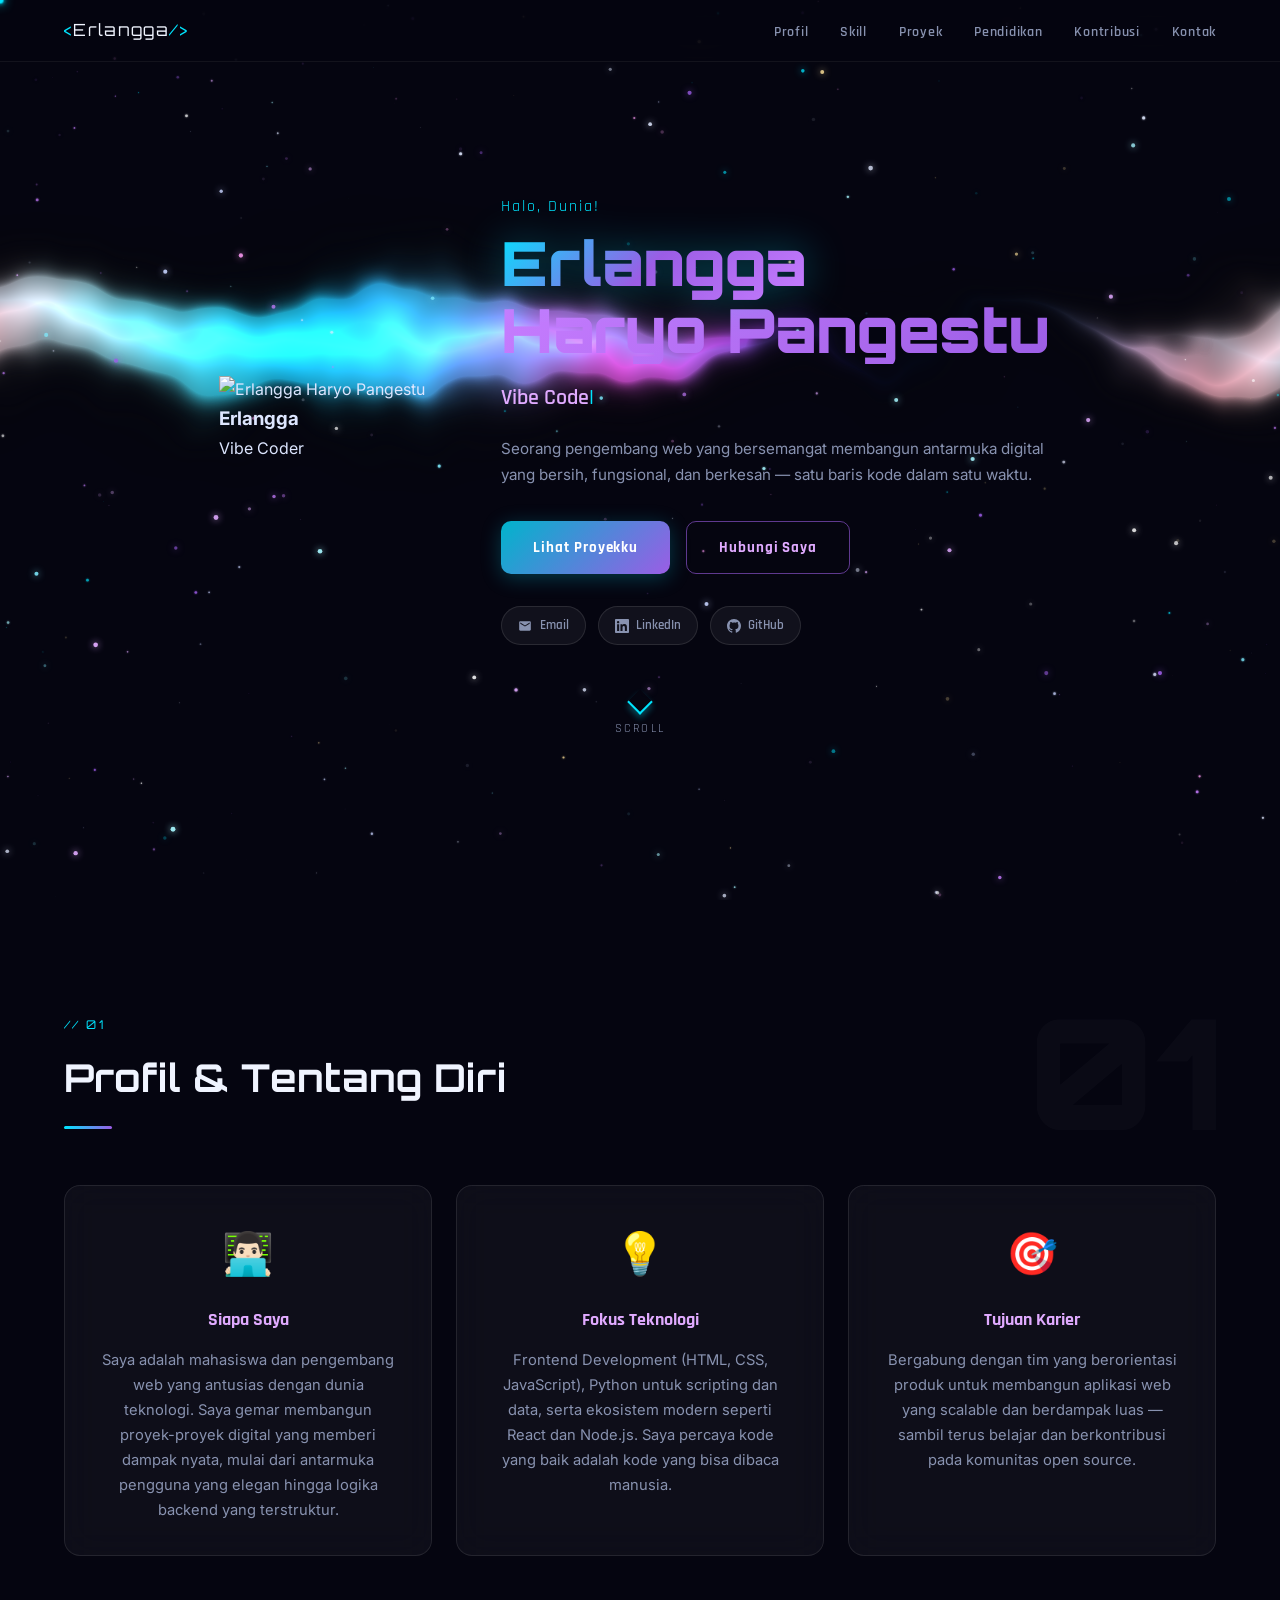
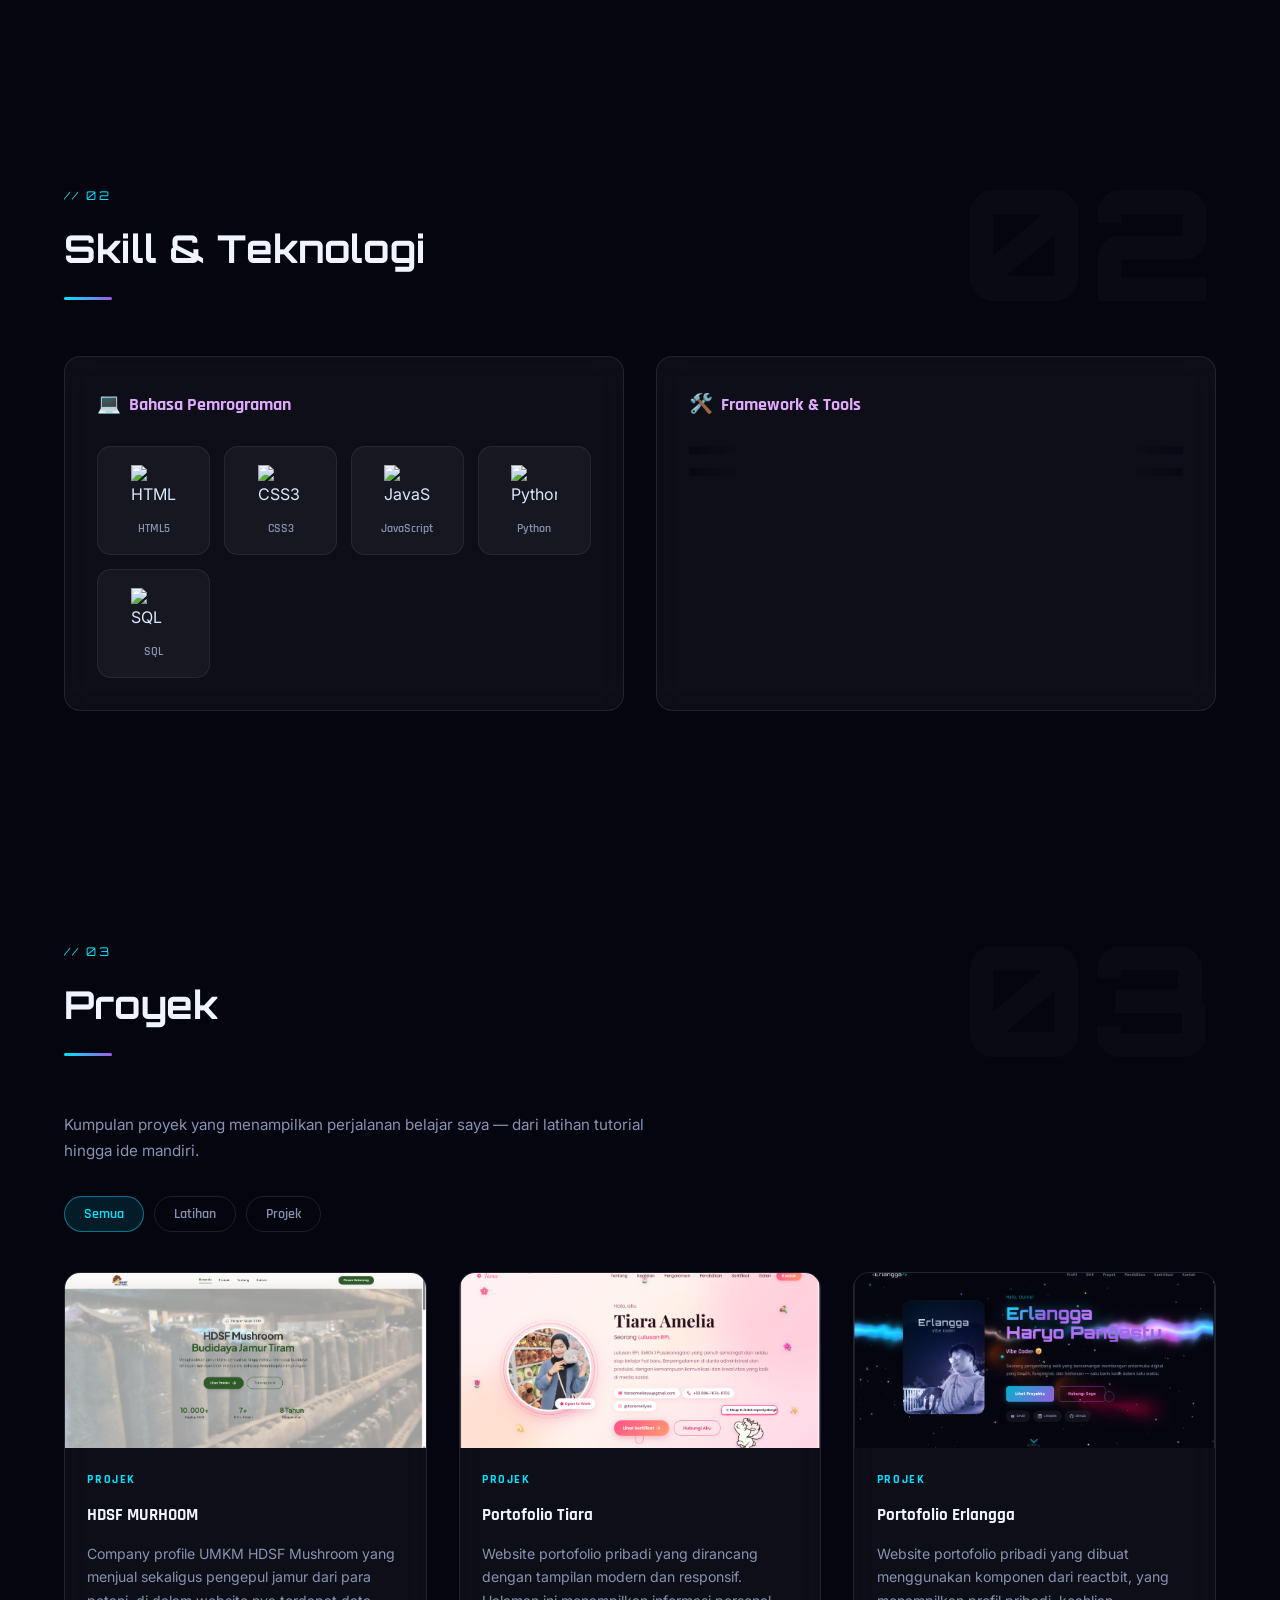
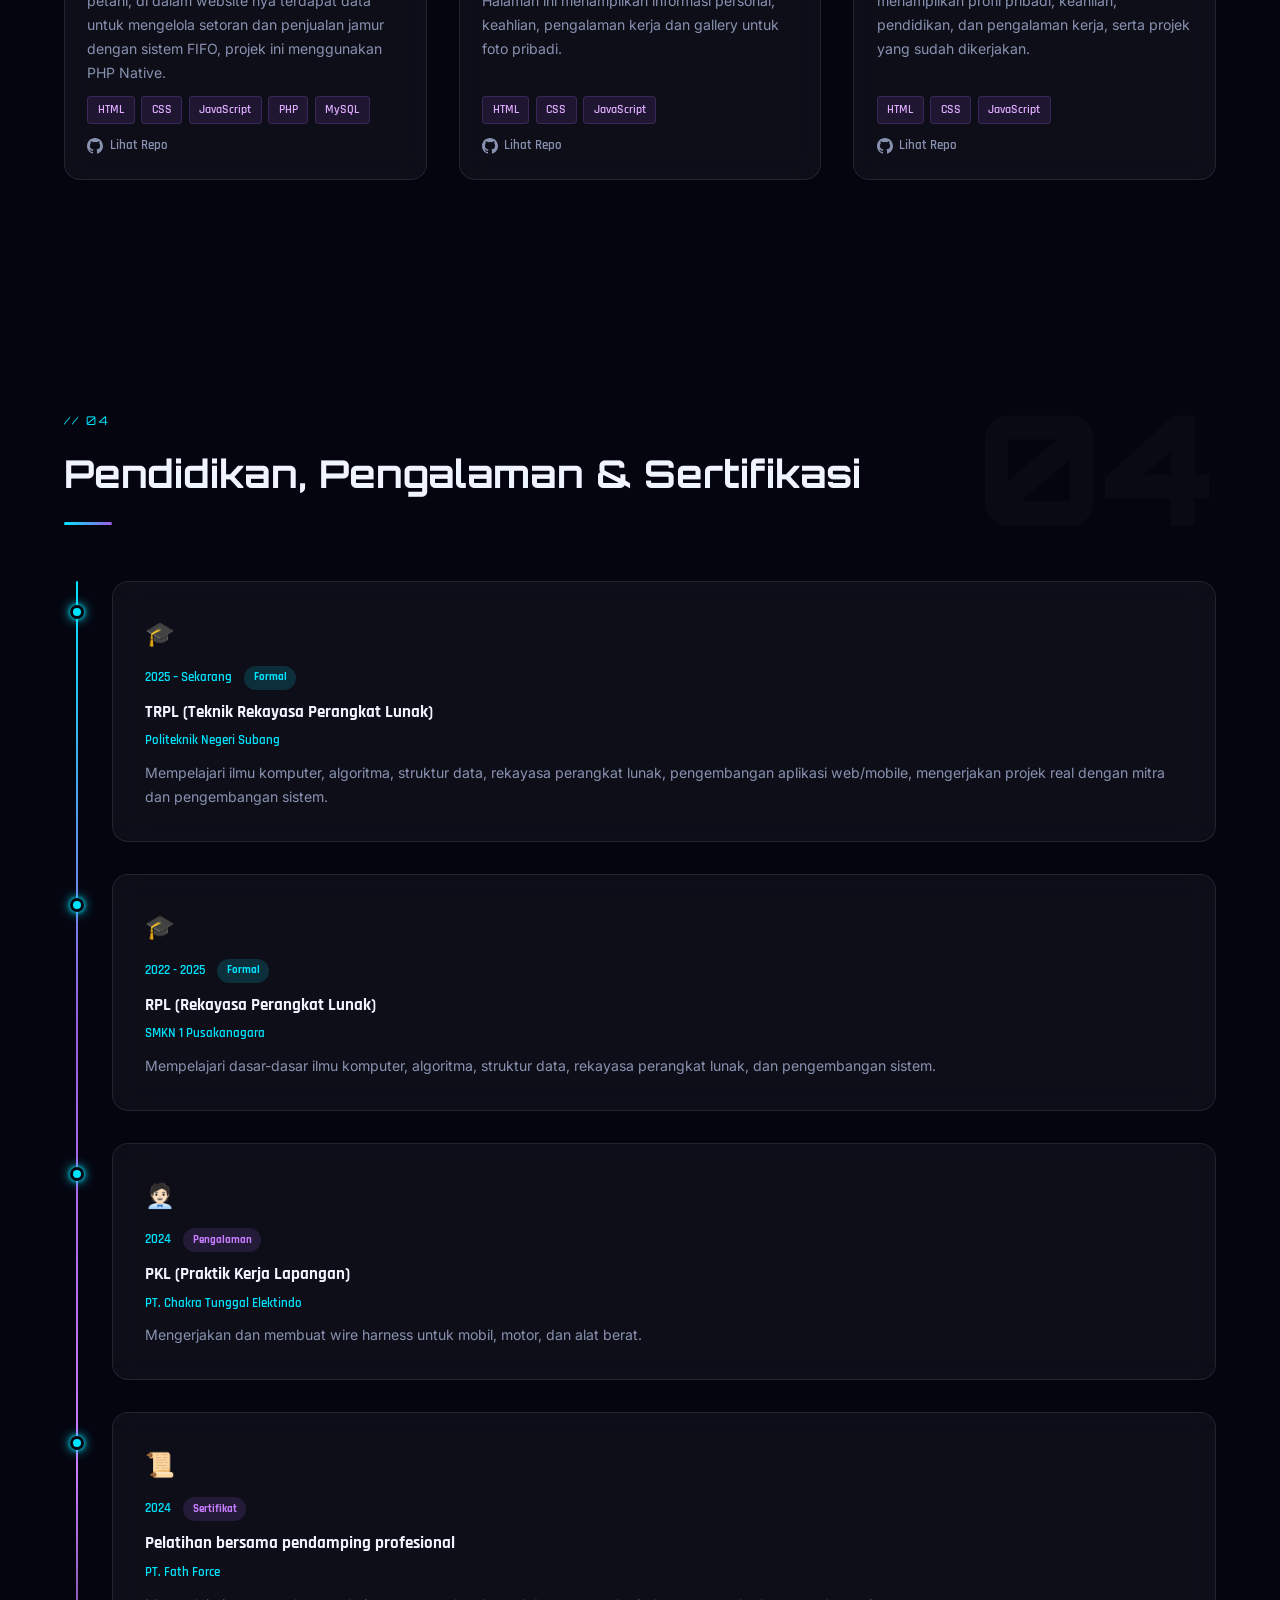
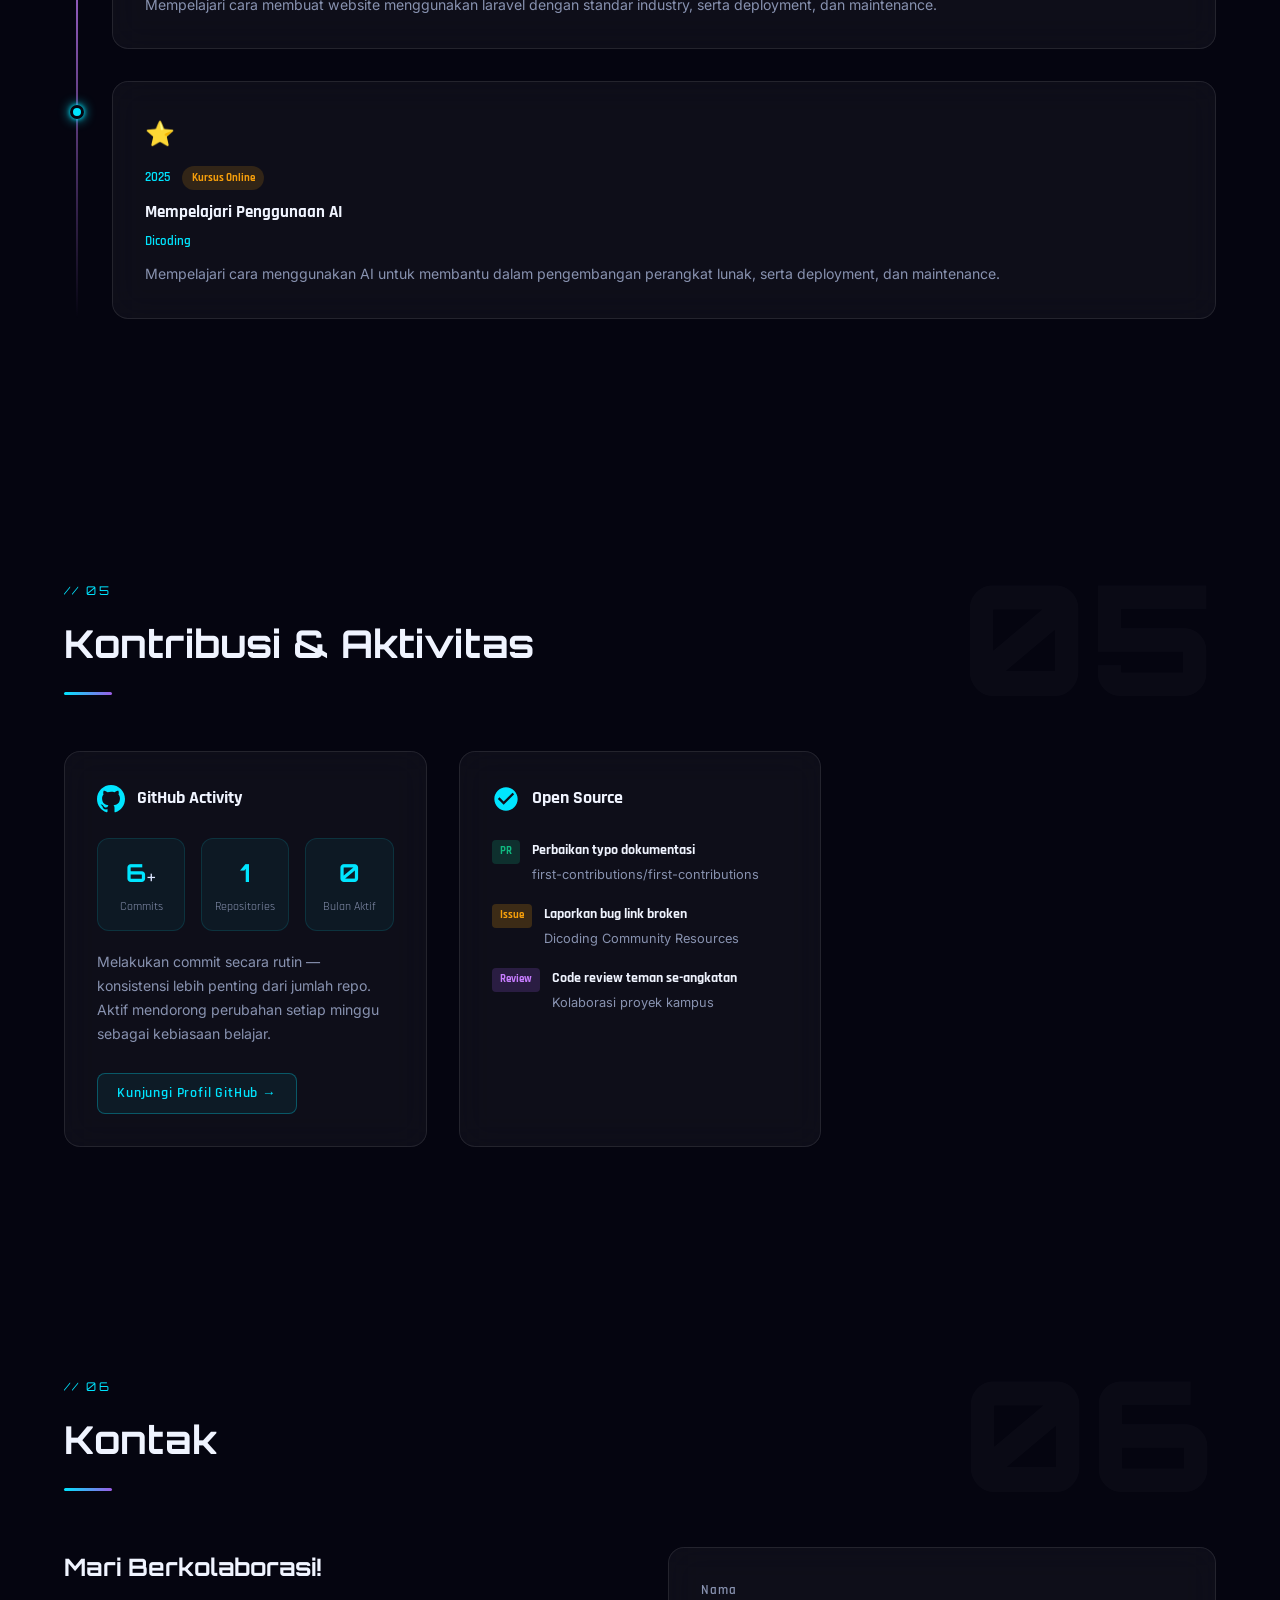
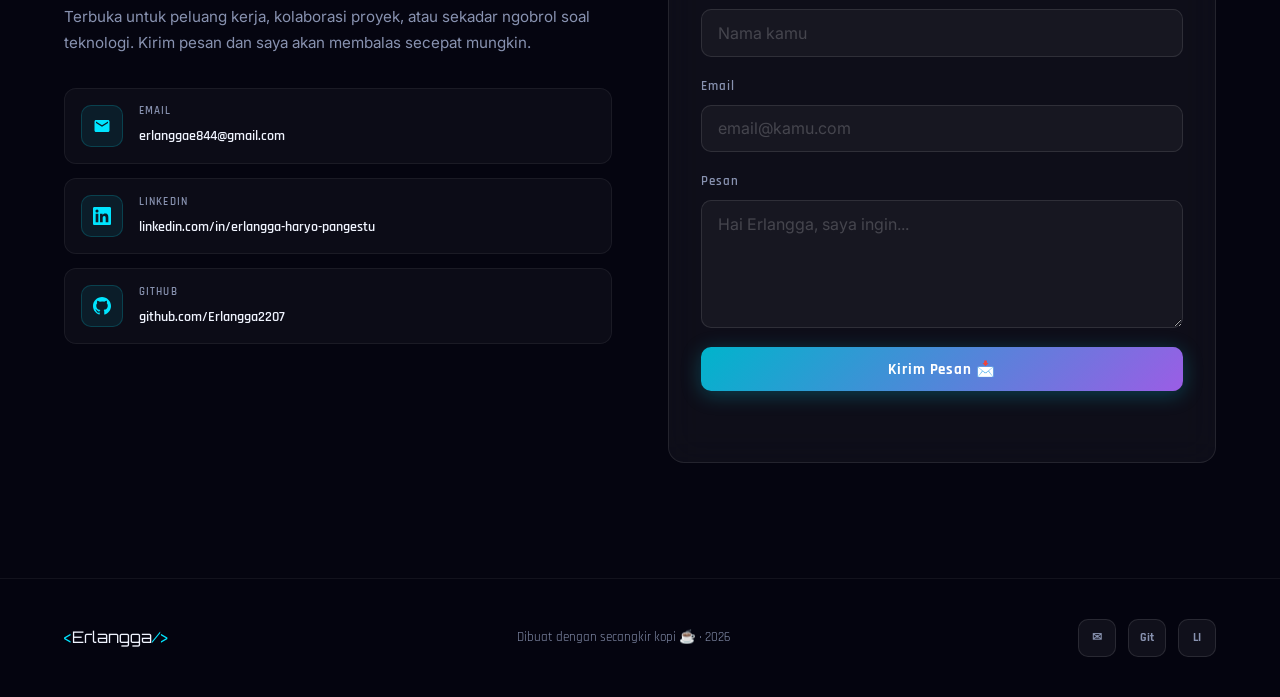
==== index.html @ f864bb45 "update data personal" ====
<!DOCTYPE html>
<html lang="id">
<head>
  <meta charset="UTF-8" />
  <meta name="viewport" content="width=device-width, initial-scale=1.0" />
  <meta name="description" content="Erlangga Ardiansyah — Frontend Developer & Web Enthusiast" />
  <meta name="theme-color" content="#050510" />
  <title>Erlangga — Galaxy Portfolio</title>
  <link rel="stylesheet" href="styles.css" />
  <link rel="stylesheet" href="ProfileCard.css" />
  <link rel="preconnect" href="https://fonts.googleapis.com" />
  <link rel="preconnect" href="https://fonts.gstatic.com" crossorigin />
  <link href="https://fonts.googleapis.com/css2?family=Orbitron:wght@400;700;900&family=Rajdhani:wght@300;400;600;700&family=Inter:wght@300;400;500;600&display=swap" rel="stylesheet" />
</head>
<body>

  <!-- ═══ LOADER ═══ -->
  <div id="loader" aria-hidden="true">
    <div class="loader-rings">
      <span class="lr lr-1"></span>
      <span class="lr lr-2"></span>
      <span class="lr lr-3"></span>
      <div class="loader-brand">&lt;<em>EA</em>/&gt;</div>
    </div>
    <p class="loader-label">Initializing Universe<span class="ldots"></span></p>
    <div class="loader-track"><div id="loaderFill"></div></div>
  </div>

  <!-- ═══ CUSTOM CURSOR (desktop) ═══ -->
  <div id="c-dot" aria-hidden="true"></div>
  <div id="c-ring" aria-hidden="true"></div>

  <!-- ═══ FLUID CURSOR ═══ -->
  <canvas id="fluid" aria-hidden="true"></canvas>

  <!-- ═══ AURORA WebGL ═══ -->
  <canvas id="aurora-canvas" aria-hidden="true"></canvas>

  <!-- ═══ STARS ═══ -->
  <canvas id="galaxy-canvas" aria-hidden="true"></canvas>

  <!-- ═══ NAV ═══ -->
  <nav id="navbar">
    <div class="nav-logo">
      <span class="logo-bracket">&lt;</span>Erlangga<span class="logo-bracket">/&gt;</span>
    </div>
    <button class="nav-toggle" id="navToggle" aria-label="Toggle menu" aria-expanded="false">
      <span></span><span></span><span></span>
    </button>
    <ul class="nav-links" id="navLinks">
      <li><a href="#about">Profil</a></li>
      <li><a href="#skills">Skill</a></li>
      <li><a href="#projects">Proyek</a></li>
      <li><a href="#education">Pendidikan</a></li>
      <li><a href="#contributions">Kontribusi</a></li>
      <li><a href="#contact">Kontak</a></li>
    </ul>
  </nav>

  <main>

    <!-- ═══ HERO ═══ -->
    <section id="hero">
      <div class="hero-inner">

        <!-- ProfileCard -->
        <div class="pc-card-wrapper pc-hero-card" id="pcWrapper">
          <div class="pc-behind"></div>
          <div class="pc-card-shell" id="pcShell">
            <section class="pc-card" id="pcCard">
              <div class="pc-inside"></div>
              <div class="pc-shine"></div>
              <div class="pc-glare"></div>
              <div class="pc-content pc-avatar-content">
                <img src="assets/profile.jpg" class="avatar" alt="Erlangga Haryo Pangestu" />
              </div>
              <div class="pc-content">
                <div class="pc-details">
                  <h3>Erlangga</h3>
                  <p>Vibe Coder</p>
                </div>
              </div>
            </section>
          </div>
        </div>

        <div class="hero-text">
          <p class="hero-greeting">Halo, Dunia!</p>
          <h1 class="hero-name">
            <span class="glow-text">Erlangga</span>
            <span class="surname glow-text-sub"> Haryo Pangestu</span>
          </h1>
          <div class="hero-typewriter">
            <span id="typewriter"></span><span class="cursor">|</span>
          </div>
          <p class="hero-desc">
            Seorang pengembang web yang bersemangat membangun antarmuka digital
            yang bersih, fungsional, dan berkesan — satu baris kode dalam satu waktu.
          </p>
          <div class="hero-cta">
            <a href="#projects" class="btn btn-primary">Lihat Proyekku</a>
            <a href="#contact" class="btn btn-outline">Hubungi Saya</a>
          </div>
          <div class="hero-socials">
            <a href="mailto:erlanggae844@gmail.com" class="social-chip" title="Email">
              <svg viewBox="0 0 24 24"><path d="M20 4H4c-1.1 0-2 .9-2 2v12c0 1.1.9 2 2 2h16c1.1 0 2-.9 2-2V6c0-1.1-.9-2-2-2zm0 4-8 5-8-5V6l8 5 8-5v2z"/></svg>
              Email
            </a>
            <a href="https://linkedin.com/in/erlangga" target="_blank" rel="noopener" class="social-chip" title="LinkedIn">
              <svg viewBox="0 0 24 24"><path d="M20.45 20.45h-3.55v-5.57c0-1.33-.02-3.04-1.85-3.04-1.85 0-2.13 1.44-2.13 2.93v5.68H9.37V9h3.41v1.56h.05c.47-.9 1.63-1.85 3.36-1.85 3.59 0 4.26 2.36 4.26 5.43v6.31zM5.34 7.43a2.06 2.06 0 1 1 0-4.12 2.06 2.06 0 0 1 0 4.12zm1.78 13.02H3.56V9h3.56v11.45zM22.23 0H1.77C.8 0 0 .77 0 1.72v20.56C0 23.23.8 24 1.77 24h20.46c.98 0 1.77-.77 1.77-1.72V1.72C24 .77 23.2 0 22.23 0z"/></svg>
              LinkedIn
            </a>
            <a href="https://github.com/Erlangga2207" target="_blank" rel="noopener" class="social-chip" title="GitHub">
              <svg viewBox="0 0 24 24"><path d="M12 0C5.37 0 0 5.37 0 12c0 5.31 3.44 9.8 8.21 11.39.6.11.82-.26.82-.58v-2.02c-3.34.72-4.04-1.61-4.04-1.61-.54-1.38-1.33-1.75-1.33-1.75-1.09-.74.08-.73.08-.73 1.2.08 1.84 1.24 1.84 1.24 1.07 1.83 2.8 1.3 3.49 1 .11-.78.42-1.3.76-1.6-2.67-.3-5.47-1.33-5.47-5.93 0-1.31.47-2.38 1.24-3.22-.13-.3-.54-1.52.12-3.17 0 0 1.01-.32 3.3 1.23a11.5 11.5 0 0 1 3-.4c1.02.01 2.04.14 3 .4 2.28-1.55 3.29-1.23 3.29-1.23.66 1.65.25 2.87.12 3.17.77.84 1.24 1.91 1.24 3.22 0 4.61-2.81 5.63-5.48 5.92.43.37.81 1.1.81 2.22v3.29c0 .32.22.7.83.58C20.56 21.8 24 17.31 24 12 24 5.37 18.63 0 12 0z"/></svg>
              GitHub
            </a>
          </div>
        </div>
      </div>
      <div class="scroll-hint" aria-hidden="true">
        <div class="scroll-arrow"></div>
        <span>Scroll</span>
      </div>
    </section>

    <!-- ═══ ABOUT ═══ -->
    <section id="about" class="section">
      <div class="container">
        <div class="section-header">
          <span class="section-tag">// 01</span>
          <h2>Profil &amp; Tentang Diri</h2>
          <div class="section-line"></div>
          <span class="section-num" aria-hidden="true">01</span>
        </div>
        <div class="about-grid">
          <div class="about-card glass-card reveal">
            <div class="about-icon">👨🏻‍💻</div>
            <h3>Siapa Saya</h3>
            <p>
              Saya adalah mahasiswa dan pengembang web yang antusias dengan dunia
              teknologi. Saya gemar membangun proyek-proyek digital yang memberi
              dampak nyata, mulai dari antarmuka pengguna yang elegan hingga
              logika backend yang terstruktur.
            </p>
          </div>
          <div class="about-card glass-card reveal" style="--delay:0.15s">
            <div class="about-icon">💡</div>
            <h3>Fokus Teknologi</h3>
            <p>
              Frontend Development (HTML, CSS, JavaScript), Python untuk scripting
              dan data, serta ekosistem modern seperti React dan Node.js.
              Saya percaya kode yang baik adalah kode yang bisa dibaca manusia.
            </p>
          </div>
          <div class="about-card glass-card reveal" style="--delay:0.3s">
            <div class="about-icon">🎯</div>
            <h3>Tujuan Karier</h3>
            <p>
              Bergabung dengan tim yang berorientasi produk untuk membangun
              aplikasi web yang scalable dan berdampak luas — sambil terus
              belajar dan berkontribusi pada komunitas open source.
            </p>
          </div>
        </div>
      </div>
    </section>

    <!-- ═══ SKILLS ═══ -->
    <section id="skills" class="section">
      <div class="container">
        <div class="section-header">
          <span class="section-tag">// 02</span>
          <h2>Skill &amp; Teknologi</h2>
          <div class="section-line"></div>
          <span class="section-num" aria-hidden="true">02</span>
        </div>
        <div class="skills-wrapper">
          <!-- Language logo boxes -->
          <div class="skill-group glass-card reveal">
            <h3 class="skill-group-title">
              <span class="skill-group-icon">💻</span> Bahasa Pemrograman
            </h3>
            <div class="lang-logos">
              <div class="lang-logo-box">
                <img src="https://cdn.jsdelivr.net/gh/devicons/devicon@latest/icons/html5/html5-original.svg" alt="HTML5" class="lang-logo-img" loading="lazy" />
                <span>HTML5</span>
              </div>
              <div class="lang-logo-box">
                <img src="https://cdn.jsdelivr.net/gh/devicons/devicon@latest/icons/css3/css3-original.svg" alt="CSS3" class="lang-logo-img" loading="lazy" />
                <span>CSS3</span>
              </div>
              <div class="lang-logo-box">
                <img src="https://cdn.jsdelivr.net/gh/devicons/devicon@latest/icons/javascript/javascript-original.svg" alt="JavaScript" class="lang-logo-img" loading="lazy" />
                <span>JavaScript</span>
              </div>
              <div class="lang-logo-box">
                <img src="https://cdn.jsdelivr.net/gh/devicons/devicon@latest/icons/python/python-original.svg" alt="Python" class="lang-logo-img" loading="lazy" />
                <span>Python</span>
              </div>
              <div class="lang-logo-box">
                <img src="https://cdn.jsdelivr.net/gh/devicons/devicon@latest/icons/mysql/mysql-original.svg" alt="SQL" class="lang-logo-img" loading="lazy" />
                <span>SQL</span>
              </div>
            </div>
          </div>

          <!-- Tools LogoLoop -->
          <div class="skill-group glass-card reveal" style="--delay:0.2s">
            <h3 class="skill-group-title">
              <span class="skill-group-icon">🛠️</span> Framework &amp; Tools
            </h3>
            <div class="ll-root" id="llRoot1">
              <div class="ll-fade-l" aria-hidden="true"></div>
              <div class="ll-fade-r" aria-hidden="true"></div>
              <div class="ll-track" id="llTrack1"></div>
            </div>
            <div class="ll-root ll-root-gap" id="llRoot2">
              <div class="ll-fade-l" aria-hidden="true"></div>
              <div class="ll-fade-r" aria-hidden="true"></div>
              <div class="ll-track" id="llTrack2"></div>
            </div>
          </div>
        </div>
      </div>
    </section>

    <!-- ═══ PROJECTS ═══ -->
    <section id="projects" class="section">
      <div class="container">
        <div class="section-header">
          <span class="section-tag">// 03</span>
          <h2>Proyek</h2>
          <div class="section-line"></div>
          <span class="section-num" aria-hidden="true">03</span>
        </div>
        <p class="section-subtitle">
          Kumpulan proyek yang menampilkan perjalanan belajar saya — dari latihan
          tutorial hingga ide mandiri.
        </p>

        <div class="filter-tabs">
          <button class="filter-btn active" data-filter="all">Semua</button>
          <button class="filter-btn" data-filter="latihan">Latihan</button>
          <button class="filter-btn" data-filter="projek">Projek</button>
        </div>

        <div class="projects-grid">
          <article class="project-card glass-card reveal" data-category="projek">
            <div class="project-img-wrap">
              <div class="project-placeholder" style="--ph-color:#00d4ff">
                <svg viewBox="0 0 80 80"><text y="50" x="10" font-size="40">☀️</text></svg>
              </div>
              <img class="project-img" src="assets/projects/hdsfmurhoom.png" alt="Screenshot HDSFMURHOOM" loading="lazy" onerror="this.style.display='none'">
              <div class="project-overlay">
                <a href="https://github.com/Erlangga2207/hdsf-mushroom.git" target="_blank" rel="noopener" class="overlay-btn">GitHub</a>
                <a href="https://hdsfmushroom.com" class="overlay-btn">Live Demo</a>
              </div>
            </div>
            <div class="project-body">
              <div class="project-category">Projek</div>
              <h3>HDSF MURHOOM</h3>
              <p>Company profile UMKM HDSF Mushroom yang menjual sekaligus pengepul jamur dari para petani, di dalam website nya terdapat data untuk mengelola setoran dan penjualan jamur dengan sistem FIFO, projek ini menggunakan PHP Native.</p>
              <div class="project-tech">
                <span>HTML</span><span>CSS</span><span>JavaScript</span><span>PHP</span><span>MySQL</span>
              </div>
              <a href="https://github.com/Erlangga2207/hdsf-mushroom.git" target="_blank" rel="noopener" class="project-link">
                <svg viewBox="0 0 24 24" width="16"><path d="M12 0C5.37 0 0 5.37 0 12c0 5.31 3.44 9.8 8.21 11.39.6.11.82-.26.82-.58v-2.02c-3.34.72-4.04-1.61-4.04-1.61-.54-1.38-1.33-1.75-1.33-1.75-1.09-.74.08-.73.08-.73 1.2.08 1.84 1.24 1.84 1.24 1.07 1.83 2.8 1.3 3.49 1 .11-.78.42-1.3.76-1.6-2.67-.3-5.47-1.33-5.47-5.93 0-1.31.47-2.38 1.24-3.22-.13-.3-.54-1.52.12-3.17 0 0 1.01-.32 3.3 1.23a11.5 11.5 0 0 1 3-.4c1.02.01 2.04.14 3 .4 2.28-1.55 3.29-1.23 3.29-1.23.66 1.65.25 2.87.12 3.17.77.84 1.24 1.91 1.24 3.22 0 4.61-2.81 5.63-5.48 5.92.43.37.81 1.1.81 2.22v3.29c0 .32.22.7.83.58C20.56 21.8 24 17.31 24 12 24 5.37 18.63 0 12 0z"/></svg>
                Lihat Repo
              </a>
            </div>
          </article>

          <article class="project-card glass-card reveal" data-category="projek" style="--delay:0.1s">
            <div class="project-img-wrap">
              <div class="project-placeholder" style="--ph-color:#7c3aed">
                <svg viewBox="0 0 80 80"><text y="50" x="10" font-size="40">✅</text></svg>
              </div>
              <img class="project-img" src="assets/projects/tiara-portofolio.png" alt="Screenshot Portofolio Tiara" loading="lazy" onerror="this.style.display='none'">
              <div class="project-overlay">
                <a href="https://github.com/Erlangga2207/tiara-portfolio.git" target="_blank" rel="noopener" class="overlay-btn">GitHub</a>
                <a href="https://tiara-portfolio-nine.vercel.app/" class="overlay-btn">Live Demo</a>
              </div>
            </div>
            <div class="project-body">
              <div class="project-category">Projek</div>
              <h3>Portofolio Tiara</h3>
              <p>Website portofolio pribadi yang dirancang dengan tampilan modern dan responsif. Halaman ini menampilkan informasi personal, keahlian, pengalaman kerja dan gallery untuk foto pribadi.</p>
              <div class="project-tech">
                <span>HTML</span><span>CSS</span><span>JavaScript</span>
              </div>
              <a href="https://github.com/Erlangga2207/tiara-portfolio.git" target="_blank" rel="noopener" class="project-link">
                <svg viewBox="0 0 24 24" width="16"><path d="M12 0C5.37 0 0 5.37 0 12c0 5.31 3.44 9.8 8.21 11.39.6.11.82-.26.82-.58v-2.02c-3.34.72-4.04-1.61-4.04-1.61-.54-1.38-1.33-1.75-1.33-1.75-1.09-.74.08-.73.08-.73 1.2.08 1.84 1.24 1.84 1.24 1.07 1.83 2.8 1.3 3.49 1 .11-.78.42-1.3.76-1.6-2.67-.3-5.47-1.33-5.47-5.93 0-1.31.47-2.38 1.24-3.22-.13-.3-.54-1.52.12-3.17 0 0 1.01-.32 3.3 1.23a11.5 11.5 0 0 1 3-.4c1.02.01 2.04.14 3 .4 2.28-1.55 3.29-1.23 3.29-1.23.66 1.65.25 2.87.12 3.17.77.84 1.24 1.91 1.24 3.22 0 4.61-2.81 5.63-5.48 5.92.43.37.81 1.1.81 2.22v3.29c0 .32.22.7.83.58C20.56 21.8 24 17.31 24 12 24 5.37 18.63 0 12 0z"/></svg>
                Lihat Repo
              </a>
            </div>
          </article>

          <article class="project-card glass-card reveal" data-category="projek" style="--delay:0.2s">
            <div class="project-img-wrap">
              <div class="project-placeholder" style="--ph-color:#06b6d4">
                <svg viewBox="0 0 80 80"><text y="50" x="10" font-size="40">🔢</text></svg>
              </div>
              <img class="project-img" src="assets/projects/erlangga-portofolio.png" alt="Screenshot Portofolio Erlangga" loading="lazy" onerror="this.style.display='none'">
              <div class="project-overlay">
                <a href="https://github.com/Erlangga2207" target="_blank" rel="noopener" class="overlay-btn">GitHub</a>
                <a href="https://erlangga-portofolio.vercel.app/" class="overlay-btn">Live Demo</a>
              </div>
            </div>
            <div class="project-body">
              <div class="project-category">Projek</div>
              <h3>Portofolio Erlangga</h3>
              <p>Website portofolio pribadi yang dibuat menggunakan komponen dari reactbit, yang menampilkan profil pribadi, keahlian, pendidikan, dan pengalaman kerja, serta projek yang sudah dikerjakan.</p>
              <div class="project-tech">
                <span>HTML</span><span>CSS</span><span>JavaScript</span>
              </div>
              <a href="https://github.com/Erlangga2207" target="_blank" rel="noopener" class="project-link">
                <svg viewBox="0 0 24 24" width="16"><path d="M12 0C5.37 0 0 5.37 0 12c0 5.31 3.44 9.8 8.21 11.39.6.11.82-.26.82-.58v-2.02c-3.34.72-4.04-1.61-4.04-1.61-.54-1.38-1.33-1.75-1.33-1.75-1.09-.74.08-.73.08-.73 1.2.08 1.84 1.24 1.84 1.24 1.07 1.83 2.8 1.3 3.49 1 .11-.78.42-1.3.76-1.6-2.67-.3-5.47-1.33-5.47-5.93 0-1.31.47-2.38 1.24-3.22-.13-.3-.54-1.52.12-3.17 0 0 1.01-.32 3.3 1.23a11.5 11.5 0 0 1 3-.4c1.02.01 2.04.14 3 .4 2.28-1.55 3.29-1.23 3.29-1.23.66 1.65.25 2.87.12 3.17.77.84 1.24 1.91 1.24 3.22 0 4.61-2.81 5.63-5.48 5.92.43.37.81 1.1.81 2.22v3.29c0 .32.22.7.83.58C20.56 21.8 24 17.31 24 12 24 5.37 18.63 0 12 0z"/></svg>
                Lihat Repo
              </a>
            </div>
          </article>
        </div>
      </div>
    </section>

    <!-- ═══ EDUCATION ═══ -->
    <section id="education" class="section">
      <div class="container">
        <div class="section-header">
          <span class="section-tag">// 04</span>
          <h2>Pendidikan, Pengalaman &amp; Sertifikasi</h2>
          <div class="section-line"></div>
          <span class="section-num" aria-hidden="true">04</span>
        </div>
        <div class="edu-timeline">
          <div class="timeline-item reveal">
            <div class="timeline-dot"></div>
            <div class="timeline-content glass-card">
              <div class="timeline-icon">🎓</div>
              <div class="timeline-meta">
                <span class="timeline-date">2025 – Sekarang</span>
                <span class="timeline-badge formal">Formal</span>
              </div>
              <h3>TRPL (Teknik Rekayasa Perangkat Lunak)</h3>
              <p class="timeline-org">Politeknik Negeri Subang</p>
              <p>Mempelajari ilmu komputer, algoritma, struktur data, rekayasa perangkat lunak, pengembangan aplikasi web/mobile, mengerjakan projek real dengan mitra dan pengembangan sistem.</p>
            </div>
          </div>
          <div class="timeline-item reveal" style="--delay:0.15s">
            <div class="timeline-dot"></div>
            <div class="timeline-content glass-card">
              <div class="timeline-icon">🎓</div>
              <div class="timeline-meta">
                <span class="timeline-date">2022 - 2025</span>
                <span class="timeline-badge formal">Formal</span>
              </div>
              <h3>RPL (Rekayasa Perangkat Lunak)</h3>
              <p class="timeline-org">SMKN 1 Pusakanagara</p>
              <p>Mempelajari dasar-dasar ilmu komputer, algoritma, struktur data, rekayasa perangkat lunak, dan pengembangan sistem.</p>
            </div>
          </div>
          <div class="timeline-item reveal" style="--delay:0.3s">
            <div class="timeline-dot"></div>
            <div class="timeline-content glass-card">
              <div class="timeline-icon">🧑🏻‍💼</div>
              <div class="timeline-meta">
                <span class="timeline-date">2024</span>
                <span class="timeline-badge sertif">Pengalaman</span>
              </div>
              <h3>PKL (Praktik Kerja Lapangan)</h3>
              <p class="timeline-org">PT. Chakra Tunggal Elektindo</p>
              <p>Mengerjakan dan membuat wire harness untuk mobil, motor, dan alat berat.</p>
            </div>
          </div>
          <div class="timeline-item reveal" style="--delay:0.45s">
            <div class="timeline-dot"></div>
            <div class="timeline-content glass-card">
              <div class="timeline-icon">📜</div>
              <div class="timeline-meta">
                <span class="timeline-date">2024</span>
                <span class="timeline-badge sertif">Sertifikat</span>
              </div>
              <h3>Pelatihan bersama pendamping profesional</h3>
              <p class="timeline-org">PT. Fath Force</p>
              <p>Mempelajari cara membuat website menggunakan laravel dengan standar industry, serta deployment, dan maintenance.</p>
            </div>
          </div>
          <div class="timeline-item reveal" style="--delay:0.6s">
            <div class="timeline-dot"></div>
            <div class="timeline-content glass-card">
              <div class="timeline-icon">⭐</div>
              <div class="timeline-meta">
                <span class="timeline-date">2025</span>
                <span class="timeline-badge kursus">Kursus Online</span>
              </div>
              <h3>Mempelajari Penggunaan AI</h3>
              <p class="timeline-org">Dicoding</p>
              <p>Mempelajari cara menggunakan AI untuk membantu dalam pengembangan perangkat lunak, serta deployment, dan maintenance.</p>
            </div>
          </div>
        </div>
      </div>
    </section>

    <!-- ═══ CONTRIBUTIONS ═══ -->
    <section id="contributions" class="section">
      <div class="container">
        <div class="section-header">
          <span class="section-tag">// 05</span>
          <h2>Kontribusi &amp; Aktivitas</h2>
          <div class="section-line"></div>
          <span class="section-num" aria-hidden="true">05</span>
        </div>
        <div class="contrib-grid">
          <div class="contrib-card glass-card reveal">
            <div class="contrib-header">
              <svg viewBox="0 0 24 24" width="28"><path d="M12 0C5.37 0 0 5.37 0 12c0 5.31 3.44 9.8 8.21 11.39.6.11.82-.26.82-.58v-2.02c-3.34.72-4.04-1.61-4.04-1.61-.54-1.38-1.33-1.75-1.33-1.75-1.09-.74.08-.73.08-.73 1.2.08 1.84 1.24 1.84 1.24 1.07 1.83 2.8 1.3 3.49 1 .11-.78.42-1.3.76-1.6-2.67-.3-5.47-1.33-5.47-5.93 0-1.31.47-2.38 1.24-3.22-.13-.3-.54-1.52.12-3.17 0 0 1.01-.32 3.3 1.23a11.5 11.5 0 0 1 3-.4c1.02.01 2.04.14 3 .4 2.28-1.55 3.29-1.23 3.29-1.23.66 1.65.25 2.87.12 3.17.77.84 1.24 1.91 1.24 3.22 0 4.61-2.81 5.63-5.48 5.92.43.37.81 1.1.81 2.22v3.29c0 .32.22.7.83.58C20.56 21.8 24 17.31 24 12 24 5.37 18.63 0 12 0z"/></svg>
              <h3>GitHub Activity</h3>
            </div>
            <div class="contrib-stats">
              <div class="stat-bubble">
                <span class="stat-num" data-target="50">0</span>+
                <span class="stat-label">Commits</span>
              </div>
              <div class="stat-bubble">
                <span class="stat-num" data-target="8">0</span>
                <span class="stat-label">Repositories</span>
              </div>
              <div class="stat-bubble">
                <span class="stat-num" data-target="6">0</span>
                <span class="stat-label">Bulan Aktif</span>
              </div>
            </div>
            <p class="contrib-desc">Melakukan commit secara rutin — konsistensi lebih penting dari jumlah repo. Aktif mendorong perubahan setiap minggu sebagai kebiasaan belajar.</p>
            <a href="https://github.com/Erlangga2207" target="_blank" rel="noopener" class="btn btn-outline-sm">Kunjungi Profil GitHub →</a>
          </div>

          <div class="contrib-card glass-card reveal" style="--delay:0.2s">
            <div class="contrib-header">
              <svg viewBox="0 0 24 24" width="28"><path d="M12 2C6.48 2 2 6.48 2 12s4.48 10 10 10 10-4.48 10-10S17.52 2 12 2zm-2 15l-5-5 1.41-1.41L10 14.17l7.59-7.59L19 8l-9 9z"/></svg>
              <h3>Open Source</h3>
            </div>
            <div class="oss-list">
              <div class="oss-item">
                <span class="oss-badge pr">PR</span>
                <div><strong>Perbaikan typo dokumentasi</strong><p>first-contributions/first-contributions</p></div>
              </div>
              <div class="oss-item">
                <span class="oss-badge issue">Issue</span>
                <div><strong>Laporkan bug link broken</strong><p>Dicoding Community Resources</p></div>
              </div>
              <div class="oss-item">
                <span class="oss-badge review">Review</span>
                <div><strong>Code review teman se-angkatan</strong><p>Kolaborasi proyek kampus</p></div>
              </div>
            </div>
          </div>
        </div>
      </div>
    </section>

    <!-- ═══ CONTACT ═══ -->
    <section id="contact" class="section">
      <div class="container">
        <div class="section-header">
          <span class="section-tag">// 06</span>
          <h2>Kontak</h2>
          <div class="section-line"></div>
          <span class="section-num" aria-hidden="true">06</span>
        </div>
        <div class="contact-wrap">
          <div class="contact-intro reveal">
            <h3>Mari Berkolaborasi!</h3>
            <p>Terbuka untuk peluang kerja, kolaborasi proyek, atau sekadar ngobrol soal teknologi. Kirim pesan dan saya akan membalas secepat mungkin.</p>
            <div class="contact-links">
              <a href="mailto:erlanggae844@gmail.com" class="contact-item">
                <div class="contact-icon-wrap">
                  <svg viewBox="0 0 24 24"><path d="M20 4H4c-1.1 0-2 .9-2 2v12c0 1.1.9 2 2 2h16c1.1 0 2-.9 2-2V6c0-1.1-.9-2-2-2zm0 4-8 5-8-5V6l8 5 8-5v2z"/></svg>
                </div>
                <div>
                  <span class="contact-label">Email</span>
                  <span class="contact-value">erlanggae844@gmail.com</span>
                </div>
              </a>
              <a href="https://linkedin.com/in/erlangga-haryo-pangestu-3365b6417" target="_blank" rel="noopener" class="contact-item">
                <div class="contact-icon-wrap">
                  <svg viewBox="0 0 24 24"><path d="M20.45 20.45h-3.55v-5.57c0-1.33-.02-3.04-1.85-3.04-1.85 0-2.13 1.44-2.13 2.93v5.68H9.37V9h3.41v1.56h.05c.47-.9 1.63-1.85 3.36-1.85 3.59 0 4.26 2.36 4.26 5.43v6.31zM5.34 7.43a2.06 2.06 0 1 1 0-4.12 2.06 2.06 0 0 1 0 4.12zm1.78 13.02H3.56V9h3.56v11.45zM22.23 0H1.77C.8 0 0 .77 0 1.72v20.56C0 23.23.8 24 1.77 24h20.46c.98 0 1.77-.77 1.77-1.72V1.72C24 .77 23.2 0 22.23 0z"/></svg>
                </div>
                <div>
                  <span class="contact-label">LinkedIn</span>
                  <span class="contact-value">linkedin.com/in/erlangga-haryo-pangestu</span>
                </div>
              </a>
              <a href="https://github.com/Erlangga2207" target="_blank" rel="noopener" class="contact-item">
                <div class="contact-icon-wrap">
                  <svg viewBox="0 0 24 24"><path d="M12 0C5.37 0 0 5.37 0 12c0 5.31 3.44 9.8 8.21 11.39.6.11.82-.26.82-.58v-2.02c-3.34.72-4.04-1.61-4.04-1.61-.54-1.38-1.33-1.75-1.33-1.75-1.09-.74.08-.73.08-.73 1.2.08 1.84 1.24 1.84 1.24 1.07 1.83 2.8 1.3 3.49 1 .11-.78.42-1.3.76-1.6-2.67-.3-5.47-1.33-5.47-5.93 0-1.31.47-2.38 1.24-3.22-.13-.3-.54-1.52.12-3.17 0 0 1.01-.32 3.3 1.23a11.5 11.5 0 0 1 3-.4c1.02.01 2.04.14 3 .4 2.28-1.55 3.29-1.23 3.29-1.23.66 1.65.25 2.87.12 3.17.77.84 1.24 1.91 1.24 3.22 0 4.61-2.81 5.63-5.48 5.92.43.37.81 1.1.81 2.22v3.29c0 .32.22.7.83.58C20.56 21.8 24 17.31 24 12 24 5.37 18.63 0 12 0z"/></svg>
                </div>
                <div>
                  <span class="contact-label">GitHub</span>
                  <span class="contact-value">github.com/Erlangga2207</span>
                </div>
              </a>
            </div>
          </div>

          <form class="contact-form glass-card reveal" id="contactForm" style="--delay:0.2s">
            <div class="form-group">
              <label for="contactName">Nama</label>
              <input type="text" id="contactName" placeholder="Nama kamu" required />
            </div>
            <div class="form-group">
              <label for="contactEmail">Email</label>
              <input type="email" id="contactEmail" placeholder="email@kamu.com" required />
            </div>
            <div class="form-group">
              <label for="contactMsg">Pesan</label>
              <textarea id="contactMsg" rows="5" placeholder="Hai Erlangga, saya ingin..." required></textarea>
            </div>
            <button type="submit" class="btn btn-primary btn-full">Kirim Pesan 📩</button>
            <p class="form-note" id="formNote"></p>
          </form>
        </div>
      </div>
    </section>

  </main>

  <!-- ═══ FOOTER ═══ -->
  <footer>
    <div class="footer-inner">
      <div class="footer-logo">
        <span class="logo-bracket">&lt;</span>Erlangga<span class="logo-bracket">/&gt;</span>
      </div>
      <p class="footer-copy">
        Dibuat dengan secangkir kopi ☕ ·
        <span id="footerYear"></span>
      </p>
      <div class="footer-socials">
        <a href="mailto:erlanggae844@gmail.com" title="Email" aria-label="Email">✉</a>
        <a href="https://github.com/Erlangga2207" target="_blank" rel="noopener" title="GitHub" aria-label="GitHub">Git</a>
        <a href="https://linkedin.com/in/erlangga" target="_blank" rel="noopener" title="LinkedIn" aria-label="LinkedIn">LI</a>
      </div>
    </div>
  </footer>

  <script src="https://cdnjs.cloudflare.com/ajax/libs/gsap/3.12.5/gsap.min.js"></script>
  <script src="https://cdnjs.cloudflare.com/ajax/libs/gsap/3.12.5/ScrollTrigger.min.js"></script>
  <script src="https://cdnjs.cloudflare.com/ajax/libs/vanilla-tilt/1.8.1/vanilla-tilt.min.js"></script>
  <script src="script.js"></script>
  <script src="splash-cursor.js"></script>
</body>
</html>
---- styles.css ----
/* ═══════════════════════════════════════════
   GALAXY PORTFOLIO — ERLANGGA ARDIANSYAH
   Theme: Deep Space · Aurora · Glassmorphism
═══════════════════════════════════════════ */

/* ── RESET & ROOT ──────────────────────────── */
*, *::before, *::after { box-sizing: border-box; margin: 0; padding: 0; }

:root {
  --aqua:      #00e5ff;
  --aqua-dim:  #00b4cc;
  --aqua-glow: rgba(0,229,255,0.25);
  --purple:    #9b5de5;
  --violet:    #c77dff;
  --violet-lt: #e0aaff;
  --pink:      #ff6eb4;
  --white:     #f0f4ff;
  --glass-bg:  rgba(255,255,255,0.04);
  --glass-bd:  rgba(255,255,255,0.10);
  --text-main: #dde6ff;
  --text-dim:  #8892b0;
  --space:     #050510;
  --card-glow: 0 8px 40px rgba(155,93,229,0.2), 0 0 0 1px rgba(155,93,229,0.3);

  --ff-display: 'Orbitron', monospace;
  --ff-ui:      'Rajdhani', sans-serif;
  --ff-body:    'Inter', sans-serif;

  --section-pad: clamp(4.5rem, 9vw, 8rem);
  --container:   min(1200px, 94vw);
  --radius:      16px;
}

html { scroll-behavior: smooth; overflow-x: hidden; }

body {
  background: var(--space);
  color: var(--text-main);
  font-family: var(--ff-body);
  font-size: 16px;
  line-height: 1.7;
  overflow-x: hidden;
  cursor: none;
}

@media (hover: none) { body { cursor: auto; } }

/* ── SCROLLBAR ────────────────────────────── */
::-webkit-scrollbar { width: 5px; }
::-webkit-scrollbar-track { background: #080818; }
::-webkit-scrollbar-thumb {
  background: linear-gradient(var(--purple), var(--aqua));
  border-radius: 3px;
}

/* ── LOADER ───────────────────────────────── */
#loader {
  position: fixed;
  inset: 0;
  z-index: 9999;
  background: var(--space);
  display: flex;
  flex-direction: column;
  align-items: center;
  justify-content: center;
  gap: 1.5rem;
  transition: opacity 0.7s ease, visibility 0.7s ease;
}
#loader.out {
  opacity: 0;
  visibility: hidden;
  pointer-events: none;
}

.loader-rings {
  position: relative;
  width: 110px;
  height: 110px;
  display: flex;
  align-items: center;
  justify-content: center;
}
.lr {
  position: absolute;
  border-radius: 50%;
  border: 2px solid transparent;
  animation: spin linear infinite;
}
.lr-1 {
  width: 110px; height: 110px;
  border-top-color: var(--aqua);
  border-right-color: rgba(0,229,255,0.3);
  animation-duration: 1.4s;
  box-shadow: 0 0 20px rgba(0,229,255,0.2);
}
.lr-2 {
  width: 80px; height: 80px;
  border-top-color: var(--purple);
  border-left-color: rgba(155,93,229,0.3);
  animation-duration: 2s;
  animation-direction: reverse;
}
.lr-3 {
  width: 52px; height: 52px;
  border-bottom-color: var(--violet);
  animation-duration: 0.9s;
}
.loader-brand {
  font-family: var(--ff-display);
  font-size: 0.85rem;
  color: var(--white);
  z-index: 1;
  letter-spacing: 0.05em;
}
.loader-brand em {
  font-style: normal;
  background: linear-gradient(135deg, var(--aqua), var(--purple));
  -webkit-background-clip: text;
  -webkit-text-fill-color: transparent;
  background-clip: text;
}
.loader-label {
  font-family: var(--ff-ui);
  font-size: 0.8rem;
  color: var(--text-dim);
  letter-spacing: 0.18em;
  text-transform: uppercase;
}
.ldots::after {
  content: '';
  animation: dots 1.5s steps(4, end) infinite;
}
@keyframes dots {
  0%   { content: ''; }
  25%  { content: '.'; }
  50%  { content: '..'; }
  75%  { content: '...'; }
  100% { content: ''; }
}
.loader-track {
  width: 180px;
  height: 2px;
  background: rgba(255,255,255,0.08);
  border-radius: 2px;
  overflow: hidden;
}
#loaderFill {
  height: 100%;
  width: 0;
  background: linear-gradient(90deg, var(--aqua), var(--purple), var(--violet));
  border-radius: 2px;
  transition: width 0.08s linear;
}

/* ── CUSTOM CURSOR ────────────────────────── */
#c-dot, #c-ring {
  position: fixed;
  pointer-events: none;
  z-index: 9998;
  border-radius: 50%;
  transform: translate(-50%, -50%);
  will-change: transform;
}
#c-dot {
  width: 7px;
  height: 7px;
  background: var(--aqua);
  box-shadow: 0 0 12px var(--aqua), 0 0 4px var(--aqua);
  transition: transform 0.08s, background 0.2s, width 0.2s, height 0.2s;
}
#c-ring {
  width: 36px;
  height: 36px;
  border: 1.5px solid rgba(0,229,255,0.45);
  transition: width 0.35s cubic-bezier(.23,1,.32,1),
              height 0.35s cubic-bezier(.23,1,.32,1),
              border-color 0.2s;
}
body.cursor-hover #c-dot  { transform: translate(-50%,-50%) scale(0); }
body.cursor-hover #c-ring { width: 52px; height: 52px; border-color: var(--aqua); }
body.cursor-click #c-dot  { transform: translate(-50%,-50%) scale(1.8); }

@media (hover: none) {
  #c-dot, #c-ring { display: none; }
}

/* ── CANVAS LAYERS ────────────────────────── */
#aurora-canvas {
  position: fixed;
  inset: 0;
  z-index: 0;
  pointer-events: none;
}

/* Mobile: CSS gradient replaces WebGL aurora — zero JS cost */
@media (max-width: 768px) {
  #aurora-canvas { display: none; }
  body::before {
    content: '';
    position: fixed;
    inset: 0;
    z-index: 0;
    pointer-events: none;
    background:
      radial-gradient(ellipse 80% 50% at 25% 15%, rgba(49,218,243,0.13) 0%, transparent 70%),
      radial-gradient(ellipse 70% 45% at 75% 35%, rgba(199,125,255,0.10) 0%, transparent 65%);
  }
}
#galaxy-canvas {
  position: fixed;
  inset: 0;
  z-index: 1;
  pointer-events: none;
}
#fluid {
  position: fixed;
  inset: 0;
  z-index: 50;
  pointer-events: none;
  width: 100vw;
  height: 100vh;
  display: block;
}

/* ── NAV ──────────────────────────────────── */
#navbar {
  position: fixed;
  top: 0; left: 0; right: 0;
  z-index: 100;
  display: flex;
  align-items: center;
  justify-content: space-between;
  padding: 1rem 5%;
  background: rgba(5,5,16,0.65);
  backdrop-filter: blur(20px);
  -webkit-backdrop-filter: blur(20px);
  border-bottom: 1px solid rgba(255,255,255,0.06);
  transition: background 0.3s, padding 0.3s;
}
#navbar.scrolled {
  padding: 0.7rem 5%;
  background: rgba(5,5,16,0.88);
}

.nav-logo {
  font-family: var(--ff-display);
  font-size: 1.05rem;
  letter-spacing: 0.08em;
  color: var(--white);
}
.logo-bracket { color: var(--aqua); }

.nav-links {
  list-style: none;
  display: flex;
  gap: 2rem;
}
.nav-links a {
  text-decoration: none;
  color: var(--text-dim);
  font-family: var(--ff-ui);
  font-weight: 600;
  font-size: 0.9rem;
  letter-spacing: 0.05em;
  transition: color 0.2s;
  position: relative;
  padding-bottom: 2px;
}
.nav-links a::after {
  content: '';
  position: absolute;
  bottom: -2px; left: 0; right: 100%;
  height: 2px;
  background: linear-gradient(90deg, var(--aqua), var(--purple));
  border-radius: 2px;
  transition: right 0.25s ease;
}
.nav-links a:hover,
.nav-links a.nav-active { color: var(--aqua); }
.nav-links a:hover::after,
.nav-links a.nav-active::after { right: 0; }

.nav-toggle {
  display: none;
  flex-direction: column;
  gap: 5px;
  background: none;
  border: none;
  cursor: pointer;
  padding: 6px;
  z-index: 101;
}
.nav-toggle span {
  display: block;
  width: 24px; height: 2px;
  background: var(--white);
  border-radius: 2px;
  transition: 0.3s;
}
.nav-toggle.open span:nth-child(1) { transform: translateY(7px) rotate(45deg); }
.nav-toggle.open span:nth-child(2) { opacity: 0; }
.nav-toggle.open span:nth-child(3) { transform: translateY(-7px) rotate(-45deg); }

/* ── MAIN LAYOUT ──────────────────────────── */
main { position: relative; z-index: 2; }

.container {
  max-width: var(--container);
  margin: 0 auto;
}

.section {
  padding: var(--section-pad) 5%;
  position: relative;
}

.section-header {
  margin-bottom: 3.5rem;
  position: relative;
}
.section-tag {
  font-family: var(--ff-display);
  font-size: 0.75rem;
  color: var(--aqua);
  letter-spacing: 0.2em;
  display: block;
  margin-bottom: 0.6rem;
}
.section-header h2 {
  font-family: var(--ff-display);
  font-size: clamp(1.6rem, 3.5vw, 2.4rem);
  font-weight: 700;
  color: var(--white);
  margin-bottom: 1rem;
}
.section-line {
  width: 48px; height: 3px;
  background: linear-gradient(90deg, var(--aqua), var(--purple));
  border-radius: 2px;
}
.section-num {
  position: absolute;
  right: 0;
  top: 50%;
  transform: translateY(-50%);
  font-family: var(--ff-display);
  font-size: clamp(5rem, 12vw, 10rem);
  font-weight: 900;
  color: var(--white);
  opacity: 0.025;
  line-height: 1;
  pointer-events: none;
  user-select: none;
}
.section-subtitle {
  color: var(--text-dim);
  max-width: 600px;
  margin-bottom: 2rem;
  font-size: 0.95rem;
}

/* ── GLASS CARD ───────────────────────────── */
.glass-card {
  background: rgba(255,255,255,0.04);
  border: 1px solid rgba(255,255,255,0.09);
  border-radius: var(--radius);
  padding: 2rem;
  backdrop-filter: blur(16px);
  -webkit-backdrop-filter: blur(16px);
  transition: transform 0.35s ease, box-shadow 0.35s ease, border-color 0.35s ease;
  position: relative;
}
.glass-card::before {
  content: '';
  position: absolute;
  inset: 0;
  border-radius: var(--radius);
  background: linear-gradient(135deg, rgba(0,229,255,0.06), rgba(155,93,229,0.06));
  opacity: 0;
  transition: opacity 0.35s;
  pointer-events: none;
}
.glass-card:hover {
  transform: translateY(-6px);
  box-shadow: var(--card-glow);
  border-color: rgba(155,93,229,0.4);
}
.glass-card:hover::before { opacity: 1; }

/* ── BUTTONS ──────────────────────────────── */
.btn {
  display: inline-flex;
  align-items: center;
  gap: 0.5rem;
  padding: 0.8rem 2rem;
  border-radius: 10px;
  font-family: var(--ff-ui);
  font-weight: 700;
  font-size: 0.95rem;
  letter-spacing: 0.06em;
  text-decoration: none;
  transition: 0.25s;
  cursor: pointer;
  border: none;
  min-height: 44px;
}
.btn-primary {
  background: linear-gradient(135deg, var(--aqua-dim), var(--purple));
  color: #fff;
  box-shadow: 0 4px 20px rgba(0,180,204,0.3);
  position: relative;
  overflow: hidden;
}
.btn-primary::after {
  content: '';
  position: absolute;
  inset: 0;
  background: linear-gradient(135deg, rgba(255,255,255,0.15), transparent);
  opacity: 0;
  transition: opacity 0.2s;
}
.btn-primary:hover { box-shadow: 0 6px 32px rgba(0,229,255,0.45); transform: translateY(-2px); }
.btn-primary:hover::after { opacity: 1; }
.btn-outline {
  background: transparent;
  border: 1.5px solid rgba(155,93,229,0.6);
  color: var(--violet-lt);
}
.btn-outline:hover {
  background: rgba(155,93,229,0.12);
  border-color: var(--violet);
  transform: translateY(-2px);
}
.btn-outline-sm {
  display: inline-flex;
  align-items: center;
  padding: 0.5rem 1.2rem;
  border-radius: 8px;
  font-family: var(--ff-ui);
  font-weight: 600;
  font-size: 0.85rem;
  text-decoration: none;
  color: var(--aqua);
  border: 1px solid rgba(0,229,255,0.3);
  transition: 0.2s;
  margin-top: 1.2rem;
  background: rgba(0,229,255,0.06);
  min-height: 40px;
}
.btn-outline-sm:hover { background: rgba(0,229,255,0.14); border-color: var(--aqua); }
.btn-full { width: 100%; justify-content: center; }

/* ── REVEAL ───────────────────────────────── */
.reveal {
  opacity: 0;
  transform: translateY(28px);
  transition:
    opacity 0.7s ease calc(var(--delay, 0s)),
    transform 0.7s ease calc(var(--delay, 0s));
}
.reveal.visible { opacity: 1; transform: translateY(0); }

/* ── BACK TO TOP ──────────────────────────── */
#back-top {
  position: fixed;
  bottom: 1.75rem;
  right: 1.75rem;
  z-index: 200;
  width: 44px; height: 44px;
  border-radius: 12px;
  background: rgba(5,5,16,0.85);
  border: 1px solid rgba(0,229,255,0.25);
  color: var(--aqua);
  display: flex;
  align-items: center;
  justify-content: center;
  cursor: pointer;
  opacity: 0;
  transform: translateY(12px);
  transition: opacity 0.3s, transform 0.3s, background 0.2s, border-color 0.2s;
  backdrop-filter: blur(12px);
}
#back-top.show { opacity: 1; transform: translateY(0); }
#back-top:hover { background: rgba(0,229,255,0.1); border-color: var(--aqua); }

/* ════════════════════════════════════════════
   HERO
════════════════════════════════════════════ */
#hero {
  min-height: 100dvh;
  min-height: 100vh;
  display: flex;
  flex-direction: column;
  justify-content: center;
  align-items: center;
  padding: 6rem 5% 4rem;
  position: relative;
}

.hero-inner {
  display: flex;
  align-items: center;
  justify-content: center;
  gap: clamp(2rem, 6vw, 6rem);
  flex-wrap: wrap;
  max-width: var(--container);
  width: 100%;
}

@keyframes spin { to { transform: rotate(360deg); } }

.hero-text { max-width: 560px; }
.hero-greeting {
  font-family: var(--ff-ui);
  font-size: 1rem;
  color: var(--aqua);
  letter-spacing: 0.12em;
  margin-bottom: 0.6rem;
  animation: fadeup 0.6s ease both;
}
.hero-name {
  font-family: var(--ff-display);
  font-size: clamp(2.2rem, 5vw, 3.8rem);
  font-weight: 900;
  line-height: 1.1;
  margin-bottom: 1rem;
  animation: fadeup 0.7s ease 0.1s both;
}
.glow-text {
  background: linear-gradient(135deg, var(--aqua) 0%, var(--purple) 50%, var(--violet) 100%);
  -webkit-background-clip: text;
  -webkit-text-fill-color: transparent;
  background-clip: text;
  filter: drop-shadow(0 0 20px rgba(0,229,255,0.35));
}
.glow-text-sub {
  display: block;
  background: linear-gradient(135deg, var(--violet) 0%, var(--purple) 100%);
  -webkit-background-clip: text;
  -webkit-text-fill-color: transparent;
  background-clip: text;
}
.hero-typewriter {
  font-family: var(--ff-ui);
  font-size: clamp(1rem, 2.2vw, 1.35rem);
  color: var(--violet-lt);
  margin-bottom: 1.2rem;
  min-height: 2rem;
  font-weight: 600;
  animation: fadeup 0.7s ease 0.2s both;
}
.cursor {
  color: var(--aqua);
  animation: blink 0.8s step-start infinite;
}
@keyframes blink { 50% { opacity: 0; } }
.hero-desc {
  color: var(--text-dim);
  margin-bottom: 2rem;
  font-size: 0.95rem;
  line-height: 1.75;
  animation: fadeup 0.7s ease 0.3s both;
}
.hero-cta {
  display: flex;
  gap: 1rem;
  flex-wrap: wrap;
  margin-bottom: 2rem;
  animation: fadeup 0.7s ease 0.4s both;
}
.hero-socials {
  display: flex;
  gap: 0.75rem;
  flex-wrap: wrap;
  animation: fadeup 0.7s ease 0.5s both;
}
.social-chip {
  display: inline-flex;
  align-items: center;
  gap: 0.45rem;
  padding: 0.45rem 1rem;
  border-radius: 20px;
  background: rgba(255,255,255,0.05);
  border: 1px solid rgba(255,255,255,0.1);
  color: var(--text-dim);
  text-decoration: none;
  font-family: var(--ff-ui);
  font-size: 0.82rem;
  font-weight: 600;
  transition: 0.2s;
  min-height: 36px;
}
.social-chip svg { width: 14px; height: 14px; fill: currentColor; }
.social-chip:hover {
  background: rgba(0,229,255,0.1);
  border-color: rgba(0,229,255,0.5);
  color: var(--aqua);
  transform: translateY(-2px);
}

.scroll-hint {
  display: flex;
  flex-direction: column;
  align-items: center;
  gap: 0.5rem;
  margin-top: 3rem;
  color: var(--text-dim);
  font-size: 0.72rem;
  letter-spacing: 0.18em;
  font-family: var(--ff-ui);
  text-transform: uppercase;
  animation: fadeup 1.5s ease 1.2s both;
}
.scroll-arrow {
  width: 18px; height: 18px;
  border-right: 2px solid var(--aqua);
  border-bottom: 2px solid var(--aqua);
  transform: rotate(45deg);
  animation: bounce 1.6s ease-in-out infinite;
  box-shadow: 3px 3px 6px rgba(0,229,255,0.3);
}
@keyframes bounce {
  0%,100% { transform: rotate(45deg) translate(0,0); }
  50%      { transform: rotate(45deg) translate(5px,5px); }
}
@keyframes fadeup {
  from { opacity: 0; transform: translateY(18px); }
  to   { opacity: 1; transform: translateY(0); }
}

/* ════════════════════════════════════════════
   ABOUT
════════════════════════════════════════════ */
.about-grid {
  display: grid;
  grid-template-columns: repeat(auto-fit, minmax(270px, 1fr));
  gap: 1.5rem;
}
.about-card { text-align: center; }
.about-icon { font-size: 2.6rem; margin-bottom: 1rem; }
.about-card h3 {
  font-family: var(--ff-ui);
  font-weight: 700;
  font-size: 1.12rem;
  color: var(--violet-lt);
  margin-bottom: 0.75rem;
}
.about-card p { color: var(--text-dim); font-size: 0.92rem; }

/* ════════════════════════════════════════════
   SKILLS
════════════════════════════════════════════ */
.skills-wrapper {
  display: grid;
  grid-template-columns: repeat(auto-fit, minmax(300px, 1fr));
  gap: 2rem;
}
.skill-group-title {
  font-family: var(--ff-ui);
  font-weight: 700;
  font-size: 1.1rem;
  color: var(--violet-lt);
  margin-bottom: 1.5rem;
  display: flex;
  align-items: center;
  gap: 0.5rem;
}
.skill-group-icon { font-size: 1.2rem; }

/* ── Language logo boxes ─────────────────────── */
.lang-logos {
  display: grid;
  grid-template-columns: repeat(auto-fill, minmax(88px, 1fr));
  gap: 0.85rem;
}
.lang-logo-box {
  display: flex;
  flex-direction: column;
  align-items: center;
  gap: 0.55rem;
  padding: 1.1rem 0.5rem 0.9rem;
  border-radius: 14px;
  background: rgba(255,255,255,0.04);
  border: 1px solid rgba(255,255,255,0.07);
  cursor: default;
  transition: background 0.2s, transform 0.22s, box-shadow 0.22s;
}
.lang-logo-box:hover {
  background: rgba(255,255,255,0.09);
  transform: translateY(-4px);
  box-shadow: 0 8px 28px rgba(0,229,255,0.13);
}
.lang-logo-img {
  width: 46px;
  height: 46px;
  object-fit: contain;
  pointer-events: none;
}
.lang-logo-box span {
  font-family: var(--ff-ui);
  font-size: 0.76rem;
  font-weight: 600;
  color: var(--text-dim);
  text-align: center;
}

/* ── LogoLoop (Tools marquee) ────────────────── */
.ll-root {
  position: relative;
  overflow: hidden;
  padding: 0.25rem 0;
}
.ll-root-gap { margin-top: 0.85rem; }

.ll-fade-l,
.ll-fade-r {
  position: absolute;
  top: 0;
  bottom: 0;
  width: 3.5rem;
  z-index: 2;
  pointer-events: none;
}
.ll-fade-l { left: 0;  background: linear-gradient(to right, rgba(8,8,20,0.95), transparent); }
.ll-fade-r { right: 0; background: linear-gradient(to left,  rgba(8,8,20,0.95), transparent); }

.ll-track {
  display: flex;
  align-items: center;
  gap: 12px;
  width: max-content;
  will-change: transform;
  user-select: none;
}

.ll-item {
  flex-shrink: 0;
  width: 78px;
  display: flex;
  flex-direction: column;
  align-items: center;
  gap: 0.42rem;
  padding: 0.7rem 0.4rem;
  border-radius: 12px;
  background: rgba(255,255,255,0.04);
  border: 1px solid rgba(255,255,255,0.07);
  cursor: default;
  transition: background 0.2s, transform 0.2s, box-shadow 0.2s;
}
.ll-item:hover {
  background: rgba(255,255,255,0.09);
  transform: translateY(-3px);
  box-shadow: 0 6px 20px rgba(0,229,255,0.1);
}
.ll-item img {
  width: 34px;
  height: 34px;
  object-fit: contain;
  pointer-events: none;
  -webkit-user-drag: none;
}
.ll-item .ll-label {
  font-family: var(--ff-ui);
  font-size: 0.68rem;
  font-weight: 600;
  color: var(--text-dim);
  white-space: nowrap;
}
.ll-item img.ll-invert {
  filter: brightness(0) invert(0.82);
}

/* ════════════════════════════════════════════
   PROJECTS
════════════════════════════════════════════ */
.filter-tabs {
  display: flex;
  gap: 0.6rem;
  flex-wrap: wrap;
  margin-bottom: 2.5rem;
}
.filter-btn {
  padding: 0.45rem 1.2rem;
  border-radius: 20px;
  border: 1px solid rgba(255,255,255,0.1);
  background: transparent;
  color: var(--text-dim);
  font-family: var(--ff-ui);
  font-weight: 600;
  font-size: 0.85rem;
  cursor: pointer;
  transition: 0.2s;
  min-height: 36px;
}
.filter-btn.active,
.filter-btn:hover {
  background: rgba(0,229,255,0.1);
  border-color: rgba(0,229,255,0.45);
  color: var(--aqua);
}

.projects-grid {
  display: grid;
  grid-template-columns: repeat(auto-fill, minmax(310px, 1fr));
  gap: 2rem;
}
.project-card {
  padding: 0;
  overflow: hidden;
  display: flex;
  flex-direction: column;
  transform-style: preserve-3d;
}
.project-card.hidden { display: none; }

.project-img-wrap {
  position: relative;
  height: 175px;
  overflow: hidden;
}
.project-placeholder {
  width: 100%; height: 100%;
  background: radial-gradient(ellipse at 30% 40%, var(--ph-color, #7c3aed) 0%, #080820 70%);
  display: flex;
  align-items: center;
  justify-content: center;
  font-size: 3rem;
  transition: transform 0.45s ease;
}
.project-card:hover .project-placeholder { transform: scale(1.07); }

/* Foto projek — menimpa placeholder emoji. Kalau gagal load, img di-hide via onerror lalu emoji muncul kembali. */
.project-img {
  position: absolute;
  inset: 0;
  width: 100%; height: 100%;
  object-fit: cover;
  transition: transform 0.45s ease;
  z-index: 1;
}
.project-card:hover .project-img { transform: scale(1.07); }

.project-overlay {
  position: absolute;
  inset: 0;
  z-index: 2;
  background: rgba(5,5,16,0.88);
  display: flex;
  align-items: center;
  justify-content: center;
  gap: 1rem;
  opacity: 0;
  transition: opacity 0.3s;
  backdrop-filter: blur(4px);
}
.project-card:hover .project-overlay { opacity: 1; }

.overlay-btn {
  padding: 0.5rem 1.2rem;
  border-radius: 8px;
  border: 1.5px solid var(--aqua);
  color: var(--aqua);
  text-decoration: none;
  font-family: var(--ff-ui);
  font-weight: 700;
  font-size: 0.84rem;
  transition: 0.2s;
  min-height: 36px;
  display: inline-flex;
  align-items: center;
}
.overlay-btn:hover { background: var(--aqua); color: #000; }

.project-body {
  padding: 1.4rem;
  display: flex;
  flex-direction: column;
  gap: 0.7rem;
  flex: 1;
}
.project-category {
  font-family: var(--ff-ui);
  font-size: 0.72rem;
  font-weight: 700;
  letter-spacing: 0.14em;
  color: var(--aqua);
  text-transform: uppercase;
}
.project-body h3 {
  font-family: var(--ff-ui);
  font-weight: 700;
  font-size: 1.08rem;
  color: var(--white);
}
.project-body p { font-size: 0.88rem; color: var(--text-dim); flex: 1; }
.project-tech {
  display: flex;
  flex-wrap: wrap;
  gap: 0.4rem;
}
.project-tech span {
  padding: 0.18rem 0.6rem;
  border-radius: 4px;
  background: rgba(155,93,229,0.12);
  border: 1px solid rgba(155,93,229,0.22);
  color: var(--violet-lt);
  font-family: var(--ff-ui);
  font-size: 0.72rem;
  font-weight: 600;
}
.project-link {
  display: inline-flex;
  align-items: center;
  gap: 0.4rem;
  color: var(--text-dim);
  text-decoration: none;
  font-family: var(--ff-ui);
  font-size: 0.82rem;
  font-weight: 600;
  transition: color 0.2s;
  margin-top: auto;
}
.project-link svg { fill: currentColor; }
.project-link:hover { color: var(--aqua); }

/* ════════════════════════════════════════════
   EDUCATION TIMELINE
════════════════════════════════════════════ */
.edu-timeline {
  position: relative;
  padding-left: 3rem;
}
.edu-timeline::before {
  content: '';
  position: absolute;
  left: 12px; top: 0; bottom: 0;
  width: 2px;
  background: linear-gradient(to bottom, var(--aqua), var(--purple), var(--violet), transparent);
  border-radius: 2px;
}
.timeline-item {
  position: relative;
  margin-bottom: 2rem;
}
.timeline-dot {
  position: absolute;
  left: -2.65rem;
  top: 1.5rem;
  width: 14px; height: 14px;
  border-radius: 50%;
  background: var(--aqua);
  border: 3px solid var(--space);
  box-shadow: 0 0 12px var(--aqua), 0 0 4px var(--aqua);
  transition: transform 0.3s;
}
.timeline-item:hover .timeline-dot { transform: scale(1.3); }

.timeline-icon { font-size: 1.5rem; margin-bottom: 0.7rem; }
.timeline-meta {
  display: flex;
  align-items: center;
  gap: 0.75rem;
  margin-bottom: 0.5rem;
}
.timeline-date {
  font-family: var(--ff-ui);
  font-size: 0.8rem;
  color: var(--aqua);
  font-weight: 600;
}
.timeline-badge {
  padding: 0.15rem 0.6rem;
  border-radius: 20px;
  font-family: var(--ff-ui);
  font-size: 0.7rem;
  font-weight: 700;
}
.timeline-badge.formal  { background: rgba(0,229,255,0.15);  color: var(--aqua); }
.timeline-badge.sertif  { background: rgba(155,93,229,0.15); color: var(--violet); }
.timeline-badge.kursus  { background: rgba(245,158,11,0.15); color: #f59e0b; }
.timeline-content h3 {
  font-family: var(--ff-ui);
  font-weight: 700;
  font-size: 1.05rem;
  color: var(--white);
  margin-bottom: 0.25rem;
}
.timeline-org {
  color: var(--aqua);
  font-family: var(--ff-ui);
  font-size: 0.84rem;
  font-weight: 600;
  margin-bottom: 0.5rem;
}
.timeline-content p:last-child { color: var(--text-dim); font-size: 0.88rem; }

/* ════════════════════════════════════════════
   CONTRIBUTIONS
════════════════════════════════════════════ */
.contrib-grid {
  display: grid;
  grid-template-columns: repeat(auto-fill, minmax(300px, 1fr));
  gap: 2rem;
}
.contrib-header {
  display: flex;
  align-items: center;
  gap: 0.75rem;
  margin-bottom: 1.5rem;
}
.contrib-header svg { fill: var(--aqua); flex-shrink: 0; }
.contrib-header h3 {
  font-family: var(--ff-ui);
  font-weight: 700;
  font-size: 1.1rem;
  color: var(--white);
}
.contrib-stats { display: flex; gap: 1rem; margin-bottom: 1.2rem; flex-wrap: wrap; }
.stat-bubble {
  flex: 1;
  min-width: 72px;
  background: rgba(0,229,255,0.05);
  border: 1px solid rgba(0,229,255,0.12);
  border-radius: 12px;
  padding: 0.8rem 0.6rem;
  text-align: center;
  transition: background 0.2s;
}
.stat-bubble:hover { background: rgba(0,229,255,0.1); }
.stat-num {
  font-family: var(--ff-display);
  font-size: 1.55rem;
  font-weight: 700;
  color: var(--aqua);
}
.stat-label {
  display: block;
  font-family: var(--ff-ui);
  font-size: 0.72rem;
  color: var(--text-dim);
  margin-top: 0.2rem;
}
.contrib-desc { color: var(--text-dim); font-size: 0.88rem; margin-bottom: 0.5rem; }

.oss-list { display: flex; flex-direction: column; gap: 1rem; }
.oss-item { display: flex; align-items: flex-start; gap: 0.75rem; }
.oss-badge {
  padding: 0.15rem 0.5rem;
  border-radius: 4px;
  font-family: var(--ff-ui);
  font-size: 0.7rem;
  font-weight: 700;
  flex-shrink: 0;
  margin-top: 2px;
}
.oss-badge.pr     { background: rgba(16,185,129,0.2);  color: #10b981; }
.oss-badge.issue  { background: rgba(245,158,11,0.2);  color: #f59e0b; }
.oss-badge.review { background: rgba(155,93,229,0.2);  color: var(--violet); }
.oss-item strong { font-family: var(--ff-ui); font-size: 0.9rem; color: var(--white); display: block; }
.oss-item p { font-size: 0.8rem; color: var(--text-dim); margin-top: 0.1rem; }

.blog-list { display: flex; flex-direction: column; gap: 0.7rem; }
.blog-item {
  display: block;
  padding: 0.8rem 1rem;
  border-radius: 10px;
  background: rgba(255,255,255,0.03);
  border: 1px solid rgba(255,255,255,0.06);
  text-decoration: none;
  transition: 0.2s;
}
.blog-item:hover {
  background: rgba(0,229,255,0.06);
  border-color: rgba(0,229,255,0.2);
  transform: translateX(4px);
}
.blog-date { font-family: var(--ff-ui); font-size: 0.7rem; color: var(--aqua); font-weight: 600; margin-bottom: 0.25rem; }
.blog-item h4 { font-family: var(--ff-ui); font-size: 0.88rem; color: var(--white); font-weight: 600; margin-bottom: 0.3rem; }
.blog-tag {
  display: inline-block;
  padding: 0.1rem 0.5rem;
  border-radius: 20px;
  background: rgba(155,93,229,0.15);
  color: var(--violet);
  font-family: var(--ff-ui);
  font-size: 0.7rem;
  font-weight: 700;
}

/* ════════════════════════════════════════════
   CONTACT
════════════════════════════════════════════ */
.contact-wrap {
  display: grid;
  grid-template-columns: 1fr 1fr;
  gap: 3.5rem;
  align-items: start;
}
.contact-intro h3 {
  font-family: var(--ff-display);
  font-size: 1.5rem;
  color: var(--white);
  margin-bottom: 1rem;
}
.contact-intro > p { color: var(--text-dim); margin-bottom: 2rem; font-size: 0.95rem; }
.contact-links { display: flex; flex-direction: column; gap: 0.9rem; }
.contact-item {
  display: flex;
  align-items: center;
  gap: 1rem;
  text-decoration: none;
  padding: 0.85rem 1rem;
  border-radius: 12px;
  border: 1px solid rgba(255,255,255,0.06);
  background: rgba(255,255,255,0.03);
  transition: 0.2s;
  color: inherit;
  min-height: 64px;
}
.contact-item:hover {
  background: rgba(0,229,255,0.06);
  border-color: rgba(0,229,255,0.25);
  transform: translateX(4px);
}
.contact-icon-wrap {
  width: 42px; height: 42px;
  border-radius: 10px;
  background: rgba(0,229,255,0.08);
  border: 1px solid rgba(0,229,255,0.18);
  display: flex;
  align-items: center;
  justify-content: center;
  flex-shrink: 0;
}
.contact-icon-wrap svg { width: 18px; fill: var(--aqua); }
.contact-label {
  font-family: var(--ff-ui);
  font-size: 0.7rem;
  color: var(--text-dim);
  display: block;
  font-weight: 600;
  letter-spacing: 0.1em;
  text-transform: uppercase;
}
.contact-value {
  font-family: var(--ff-ui);
  font-size: 0.9rem;
  color: var(--white);
  font-weight: 600;
}
.contact-form { display: flex; flex-direction: column; gap: 1.2rem; }
.form-group { display: flex; flex-direction: column; gap: 0.4rem; }
.form-group label {
  font-family: var(--ff-ui);
  font-size: 0.82rem;
  color: var(--text-dim);
  font-weight: 600;
  letter-spacing: 0.07em;
}
.form-group input,
.form-group textarea {
  background: rgba(255,255,255,0.04);
  border: 1px solid rgba(255,255,255,0.1);
  border-radius: 10px;
  padding: 0.8rem 1rem;
  color: var(--white);
  font-family: var(--ff-body);
  font-size: 16px;
  outline: none;
  transition: border-color 0.2s, box-shadow 0.2s, background 0.2s;
  resize: vertical;
  width: 100%;
}
.form-group input:focus,
.form-group textarea:focus {
  border-color: var(--purple);
  background: rgba(155,93,229,0.06);
  box-shadow: 0 0 0 3px rgba(155,93,229,0.15);
}
.form-group input::placeholder,
.form-group textarea::placeholder { color: rgba(255,255,255,0.2); }
.form-note { text-align: center; font-size: 0.85rem; color: var(--aqua); min-height: 1.2rem; }

/* ════════════════════════════════════════════
   FOOTER
════════════════════════════════════════════ */
footer {
  position: relative;
  z-index: 2;
  border-top: 1px solid rgba(255,255,255,0.06);
  padding: 2.5rem 5%;
  background: rgba(5,5,16,0.85);
  backdrop-filter: blur(16px);
}
.footer-inner {
  max-width: var(--container);
  margin: 0 auto;
  display: flex;
  align-items: center;
  justify-content: space-between;
  flex-wrap: wrap;
  gap: 1rem;
}
.footer-logo { font-family: var(--ff-display); font-size: 1rem; color: var(--white); }
.footer-copy { font-size: 0.84rem; color: var(--text-dim); font-family: var(--ff-ui); }
.heart { color: #ff6eb4; animation: heartbeat 1.4s ease-in-out infinite; }
@keyframes heartbeat { 0%,100% { transform: scale(1); } 50% { transform: scale(1.25); } }
.footer-socials { display: flex; gap: 0.75rem; }
.footer-socials a {
  display: inline-flex;
  align-items: center;
  justify-content: center;
  width: 38px; height: 38px;
  border-radius: 10px;
  background: rgba(255,255,255,0.05);
  border: 1px solid rgba(255,255,255,0.1);
  color: var(--text-dim);
  text-decoration: none;
  font-family: var(--ff-ui);
  font-size: 0.74rem;
  font-weight: 700;
  transition: 0.2s;
}
.footer-socials a:hover {
  background: rgba(0,229,255,0.1);
  color: var(--aqua);
  border-color: rgba(0,229,255,0.35);
  transform: translateY(-3px);
}

/* ════════════════════════════════════════════
   VANILLA TILT GLARE
════════════════════════════════════════════ */
.js-tilt-glare-inner { border-radius: var(--radius); }

/* ════════════════════════════════════════════
   RESPONSIVE
════════════════════════════════════════════ */
@media (max-width: 1024px) {
  .contact-wrap { grid-template-columns: 1fr; gap: 2.5rem; }
}

@media (max-width: 768px) {
  .nav-links {
    position: fixed;
    top: 0; right: -100%;
    width: min(280px, 85vw);
    height: 100dvh;
    height: 100vh;
    background: rgba(5,5,16,0.97);
    backdrop-filter: blur(24px);
    -webkit-backdrop-filter: blur(24px);
    flex-direction: column;
    justify-content: center;
    align-items: center;
    gap: 2.2rem;
    border-left: 1px solid var(--glass-bd);
    transition: right 0.35s cubic-bezier(.4,0,.2,1);
    z-index: 99;
  }
  .nav-links.open { right: 0; }
  .nav-links a { font-size: 1.15rem; }
  .nav-toggle { display: flex; }

  .hero-inner { flex-direction: column; text-align: center; }
  .hero-text { max-width: 100%; }
  .hero-cta, .hero-socials { justify-content: center; }

  .edu-timeline { padding-left: 2rem; }
  .timeline-dot { left: -1.85rem; }

  .section-num { display: none; }

  /* Skills section — mobile fixes */
  .skills-wrapper {
    grid-template-columns: 1fr;
  }
  .skill-group {
    padding: 1.25rem;
    overflow: hidden;   /* clip the marquee track */
  }
  .lang-logos {
    grid-template-columns: repeat(3, 1fr);
    gap: 0.65rem;
  }
  .lang-logo-box {
    padding: 0.85rem 0.4rem 0.7rem;
  }
  .lang-logo-img {
    width: 36px;
    height: 36px;
  }
  /* Keep marquee clipped inside card */
  .ll-root {
    overflow: hidden;
    max-width: 100%;
  }
}

@media (max-width: 520px) {
  .projects-grid  { grid-template-columns: 1fr; }
  .contrib-grid   { grid-template-columns: 1fr; }
  .about-grid     { grid-template-columns: 1fr; }
  .footer-inner   { flex-direction: column; text-align: center; }

  .btn { padding: 0.75rem 1.5rem; font-size: 0.9rem; }

  /* Tighter skill cards on very small screens */
  .lang-logos {
    grid-template-columns: repeat(3, 1fr);
    gap: 0.5rem;
  }
  .lang-logo-img {
    width: 30px;
    height: 30px;
  }
  .lang-logo-box span {
    font-size: 0.68rem;
  }
}

/* reduced-motion */
@media (prefers-reduced-motion: reduce) {
  *, *::before, *::after {
    animation-duration: 0.01ms !important;
    transition-duration: 0.01ms !important;
  }
}
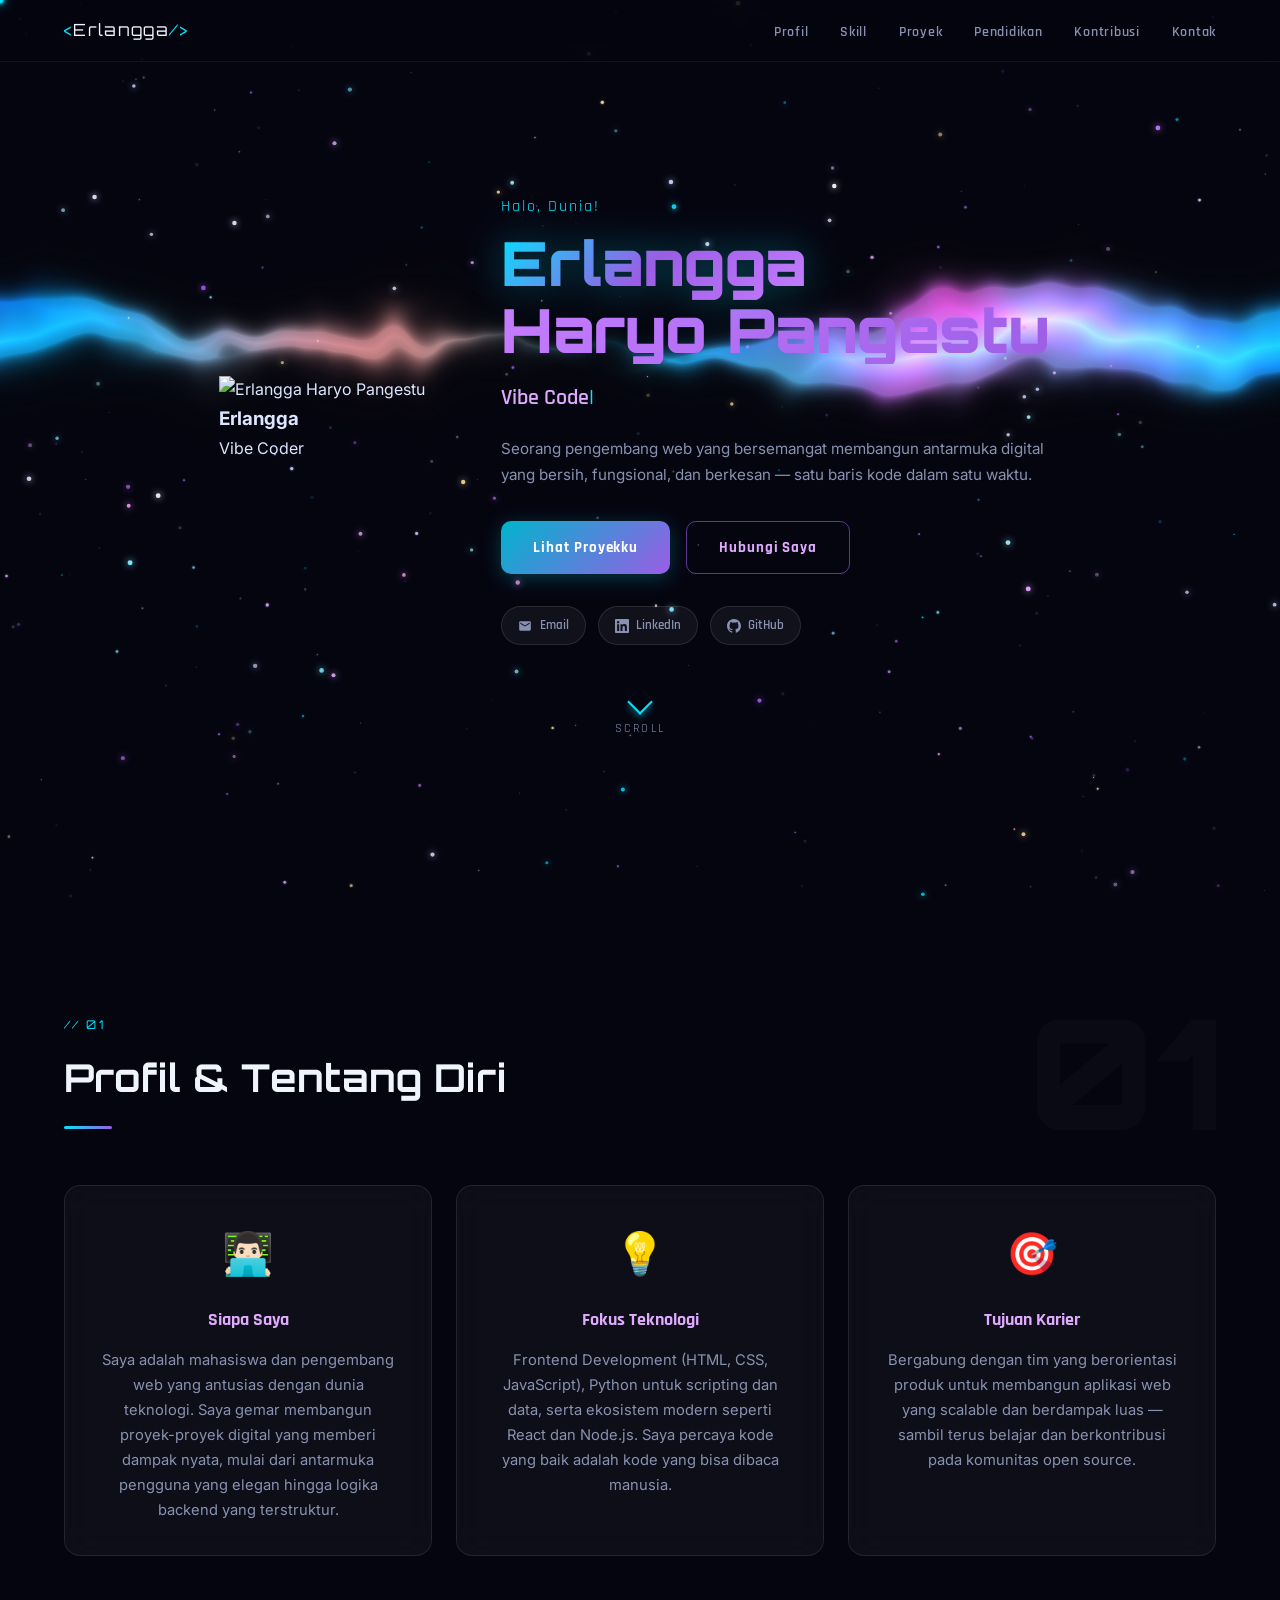
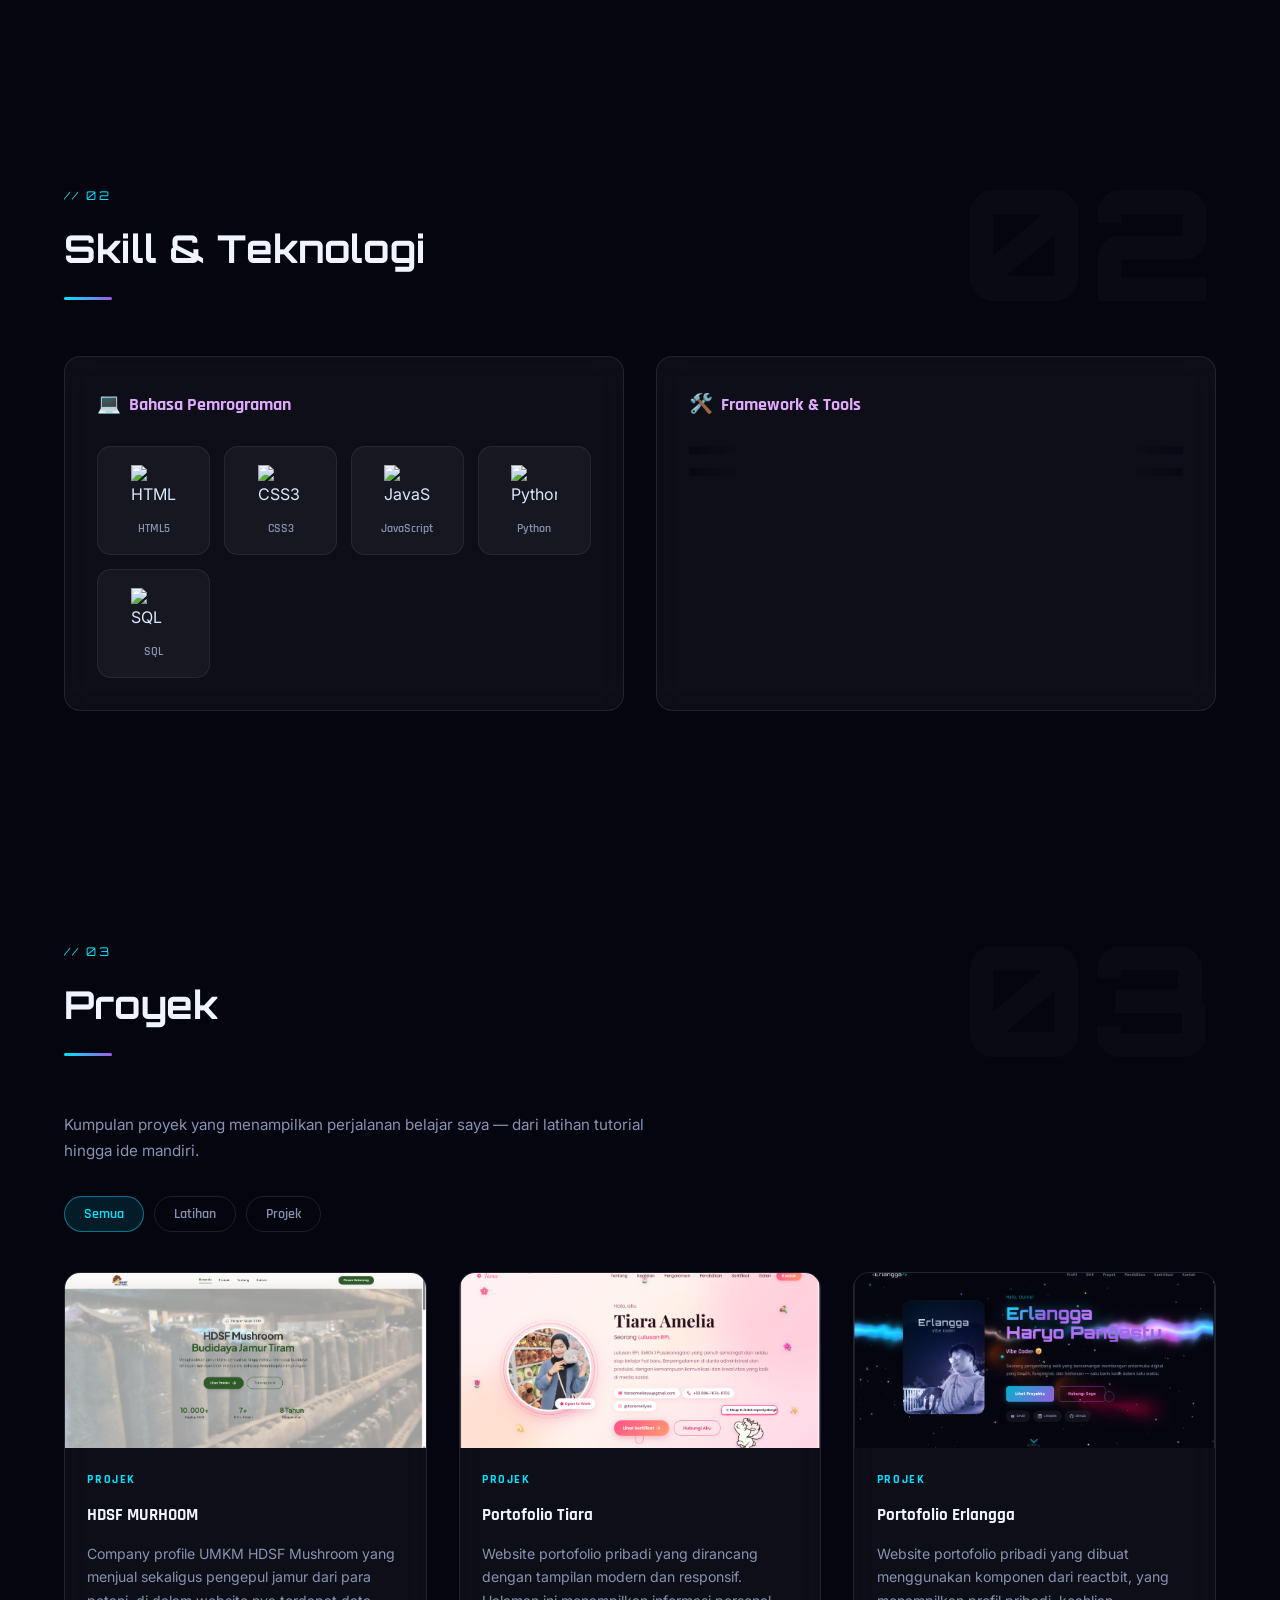
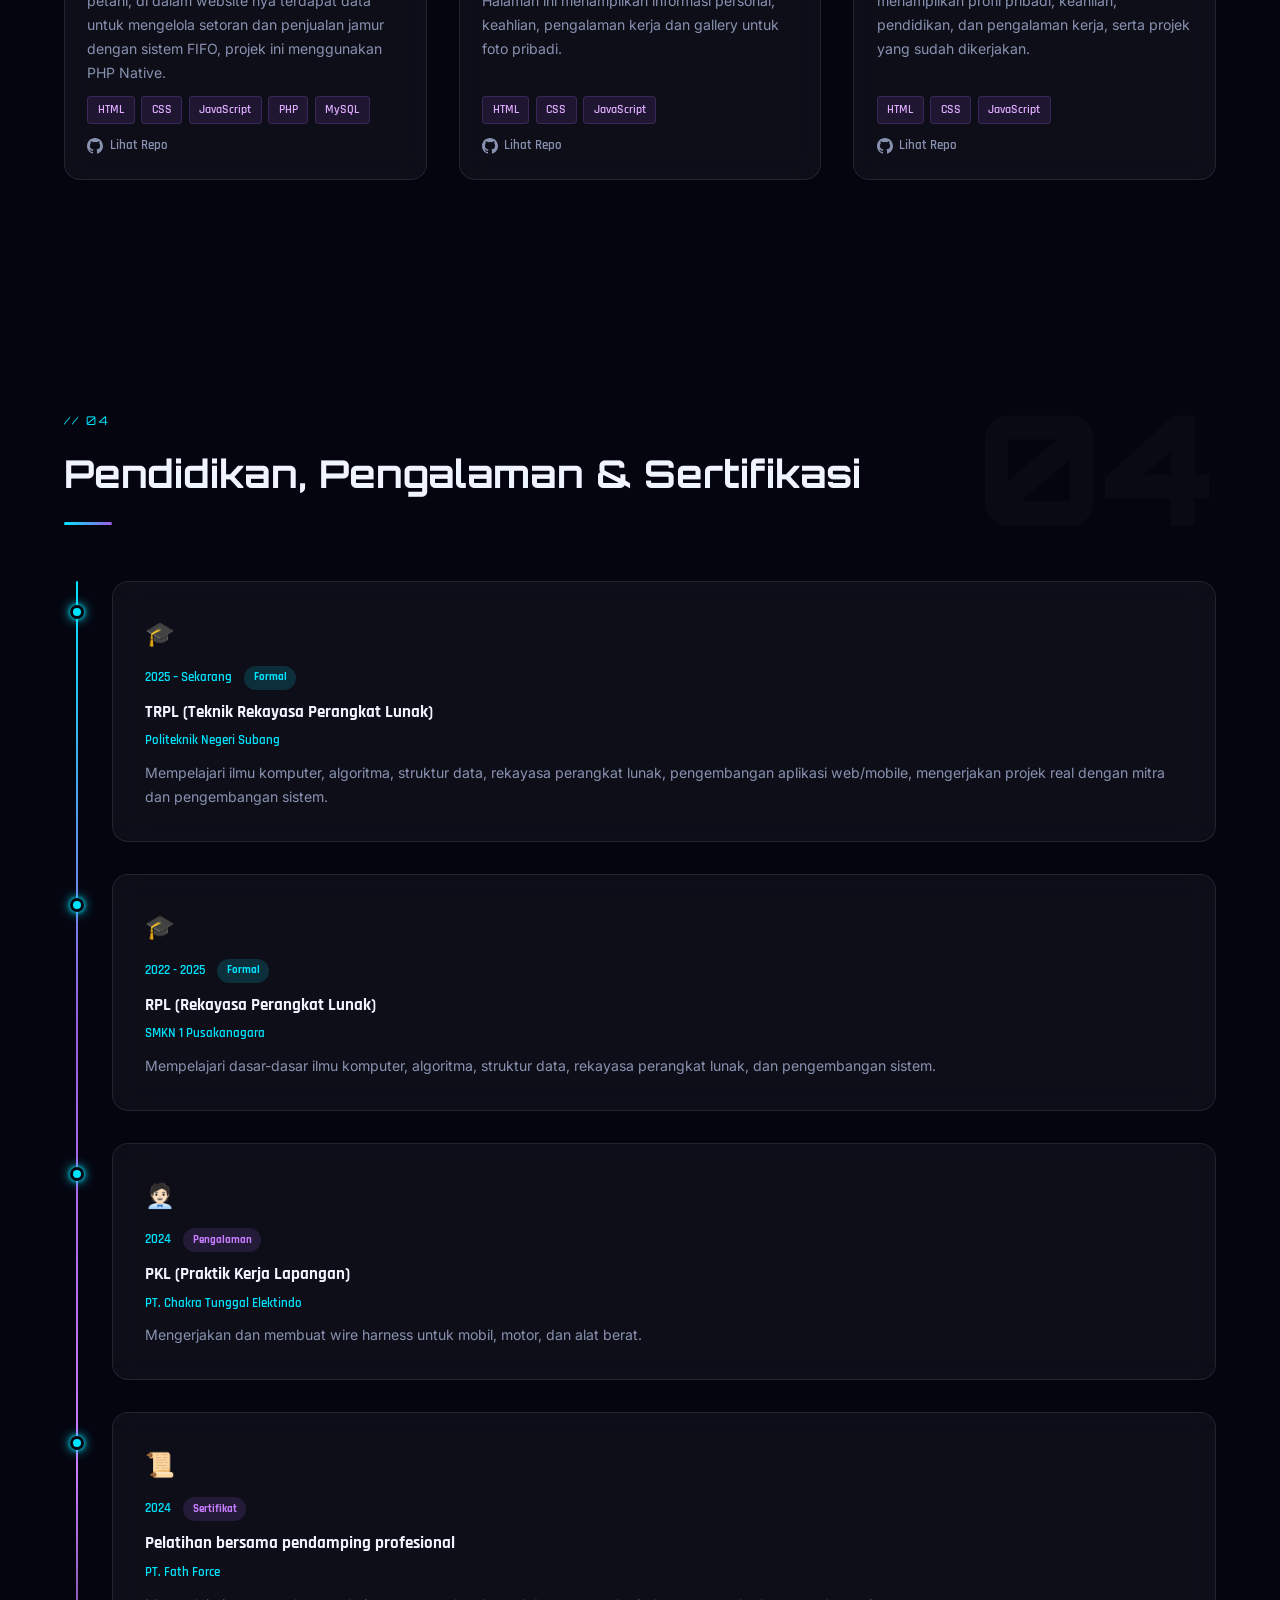
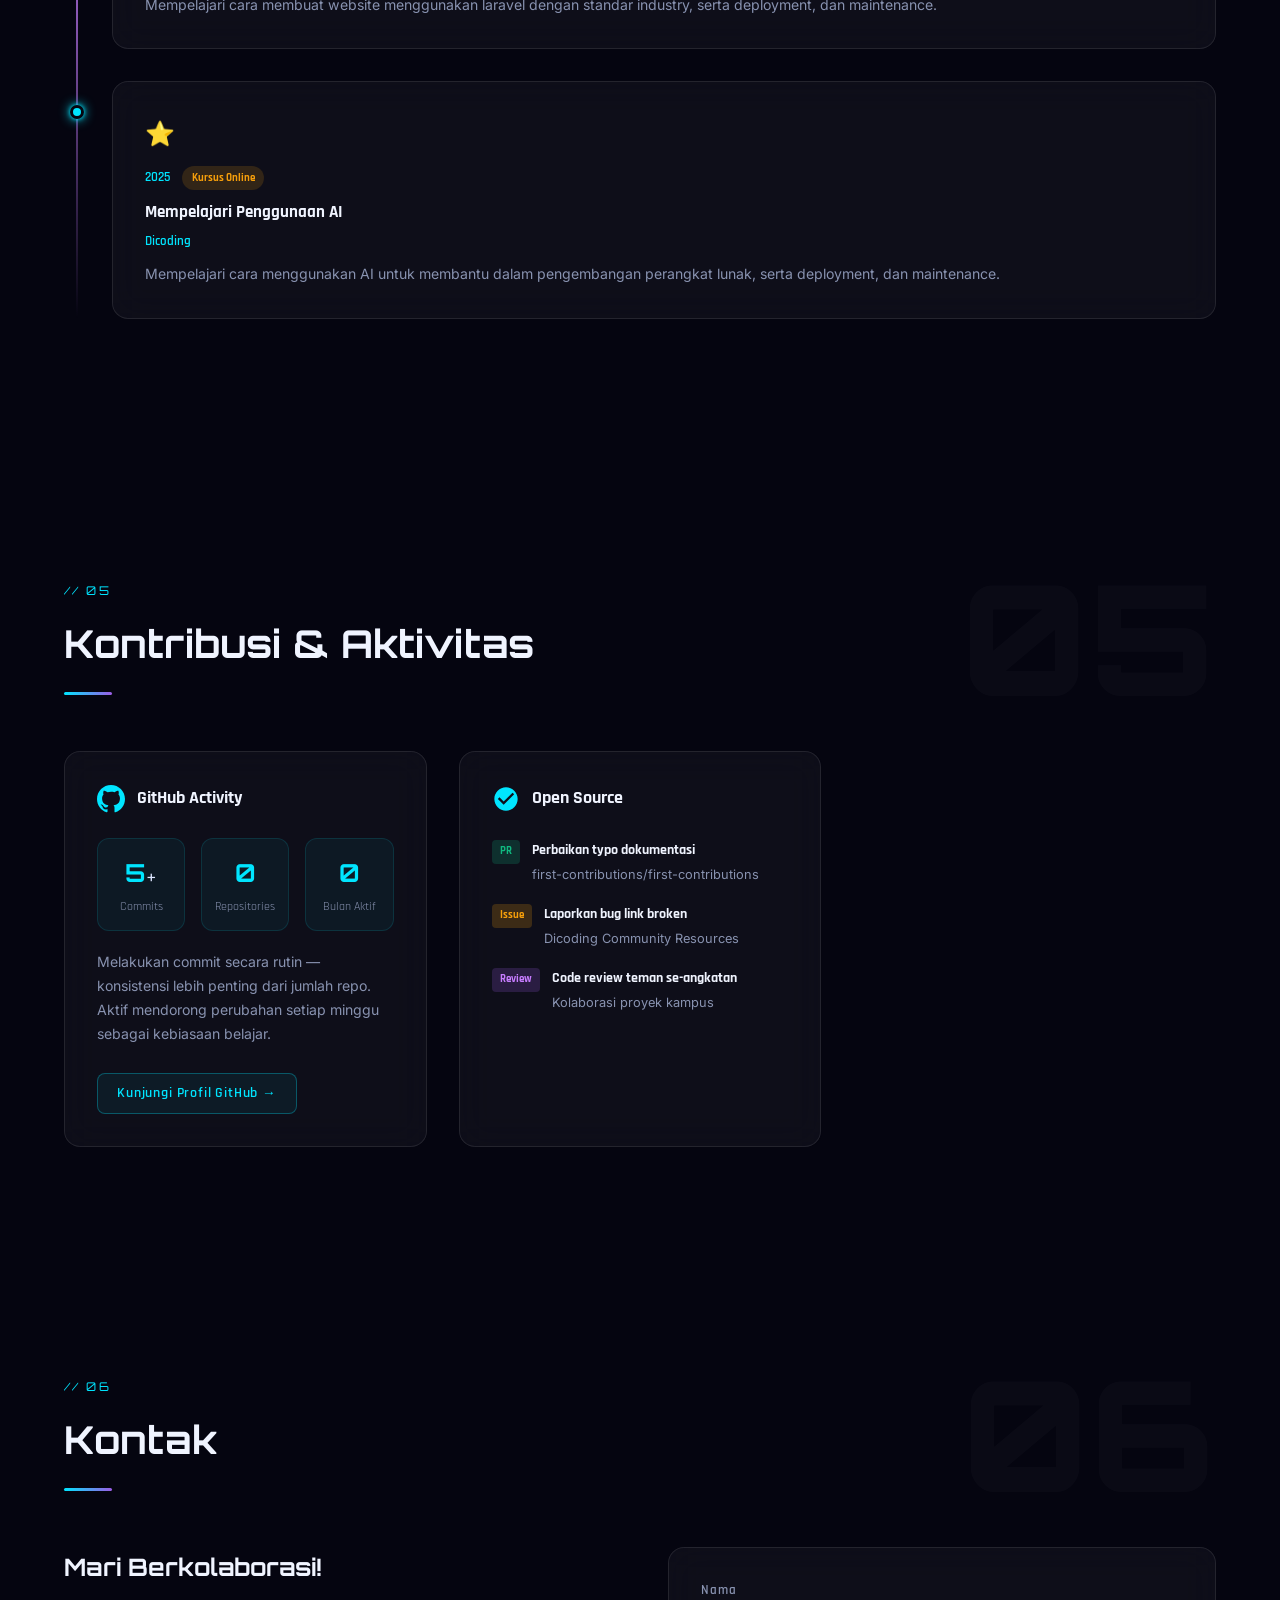
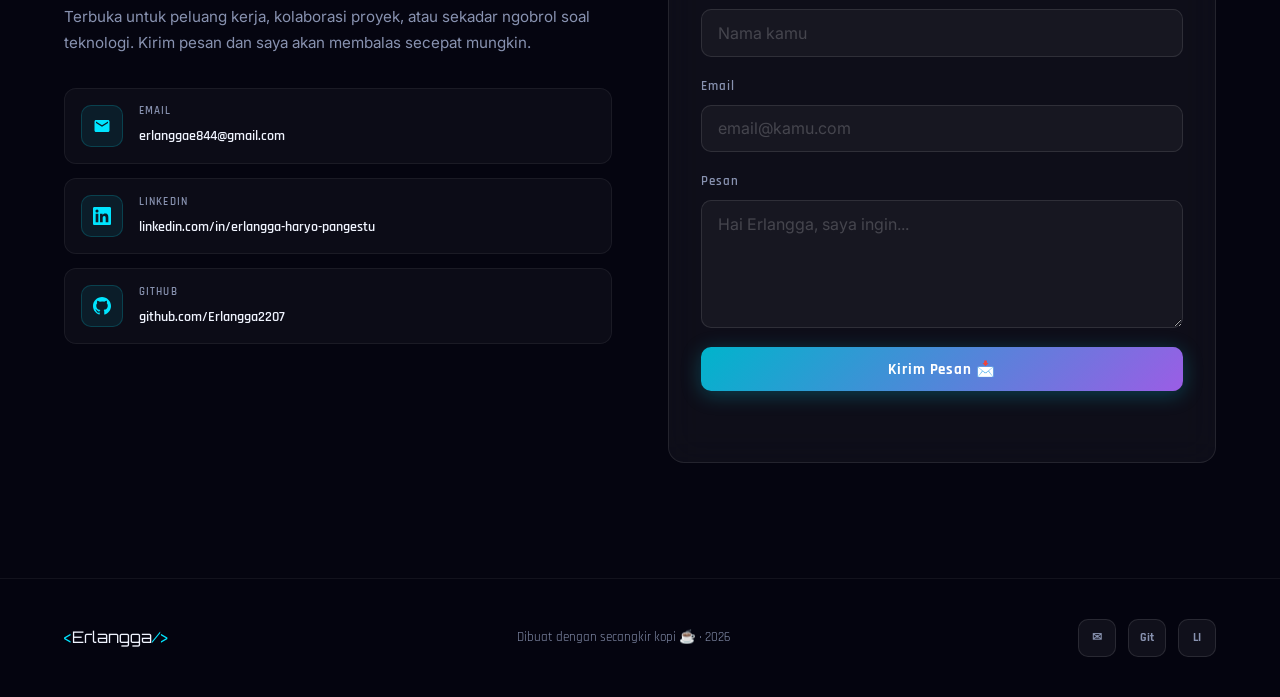
==== commit 793c51e0: "update linkedin" ====
--- a/index.html
+++ b/index.html
@@ -106,7 +106,7 @@
               <svg viewBox="0 0 24 24"><path d="M20 4H4c-1.1 0-2 .9-2 2v12c0 1.1.9 2 2 2h16c1.1 0 2-.9 2-2V6c0-1.1-.9-2-2-2zm0 4-8 5-8-5V6l8 5 8-5v2z"/></svg>
               Email
             </a>
-            <a href="https://linkedin.com/in/erlangga" target="_blank" rel="noopener" class="social-chip" title="LinkedIn">
+            <a href="https://linkedin.com/in/erlangga-haryo-pangestu-3365b6417" target="_blank" rel="noopener" class="social-chip" title="LinkedIn">
               <svg viewBox="0 0 24 24"><path d="M20.45 20.45h-3.55v-5.57c0-1.33-.02-3.04-1.85-3.04-1.85 0-2.13 1.44-2.13 2.93v5.68H9.37V9h3.41v1.56h.05c.47-.9 1.63-1.85 3.36-1.85 3.59 0 4.26 2.36 4.26 5.43v6.31zM5.34 7.43a2.06 2.06 0 1 1 0-4.12 2.06 2.06 0 0 1 0 4.12zm1.78 13.02H3.56V9h3.56v11.45zM22.23 0H1.77C.8 0 0 .77 0 1.72v20.56C0 23.23.8 24 1.77 24h20.46c.98 0 1.77-.77 1.77-1.72V1.72C24 .77 23.2 0 22.23 0z"/></svg>
               LinkedIn
             </a>
@@ -538,7 +538,7 @@
       <div class="footer-socials">
         <a href="mailto:erlanggae844@gmail.com" title="Email" aria-label="Email">✉</a>
         <a href="https://github.com/Erlangga2207" target="_blank" rel="noopener" title="GitHub" aria-label="GitHub">Git</a>
-        <a href="https://linkedin.com/in/erlangga" target="_blank" rel="noopener" title="LinkedIn" aria-label="LinkedIn">LI</a>
+        <a href="https://linkedin.com/in/erlangga-haryo-pangestu-3365b6417" target="_blank" rel="noopener" title="LinkedIn" aria-label="LinkedIn">LI</a>
       </div>
     </div>
   </footer>
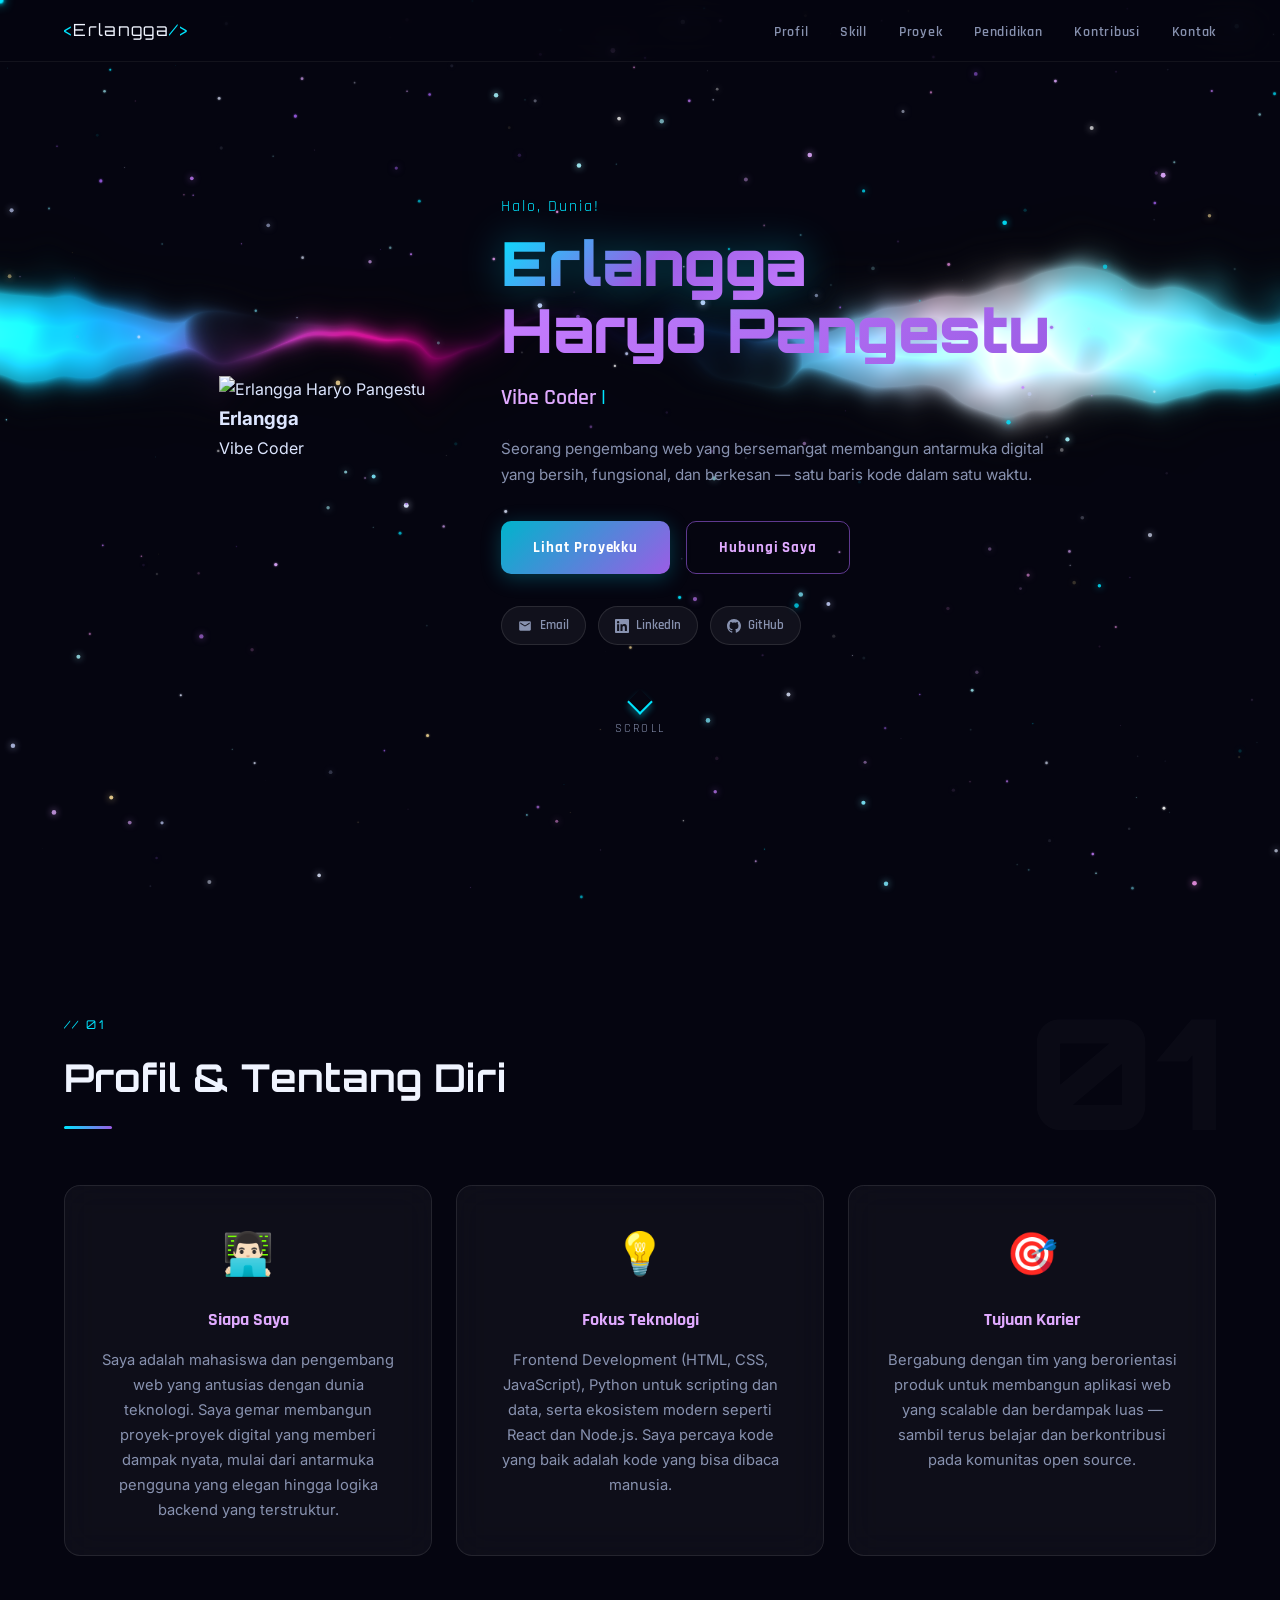
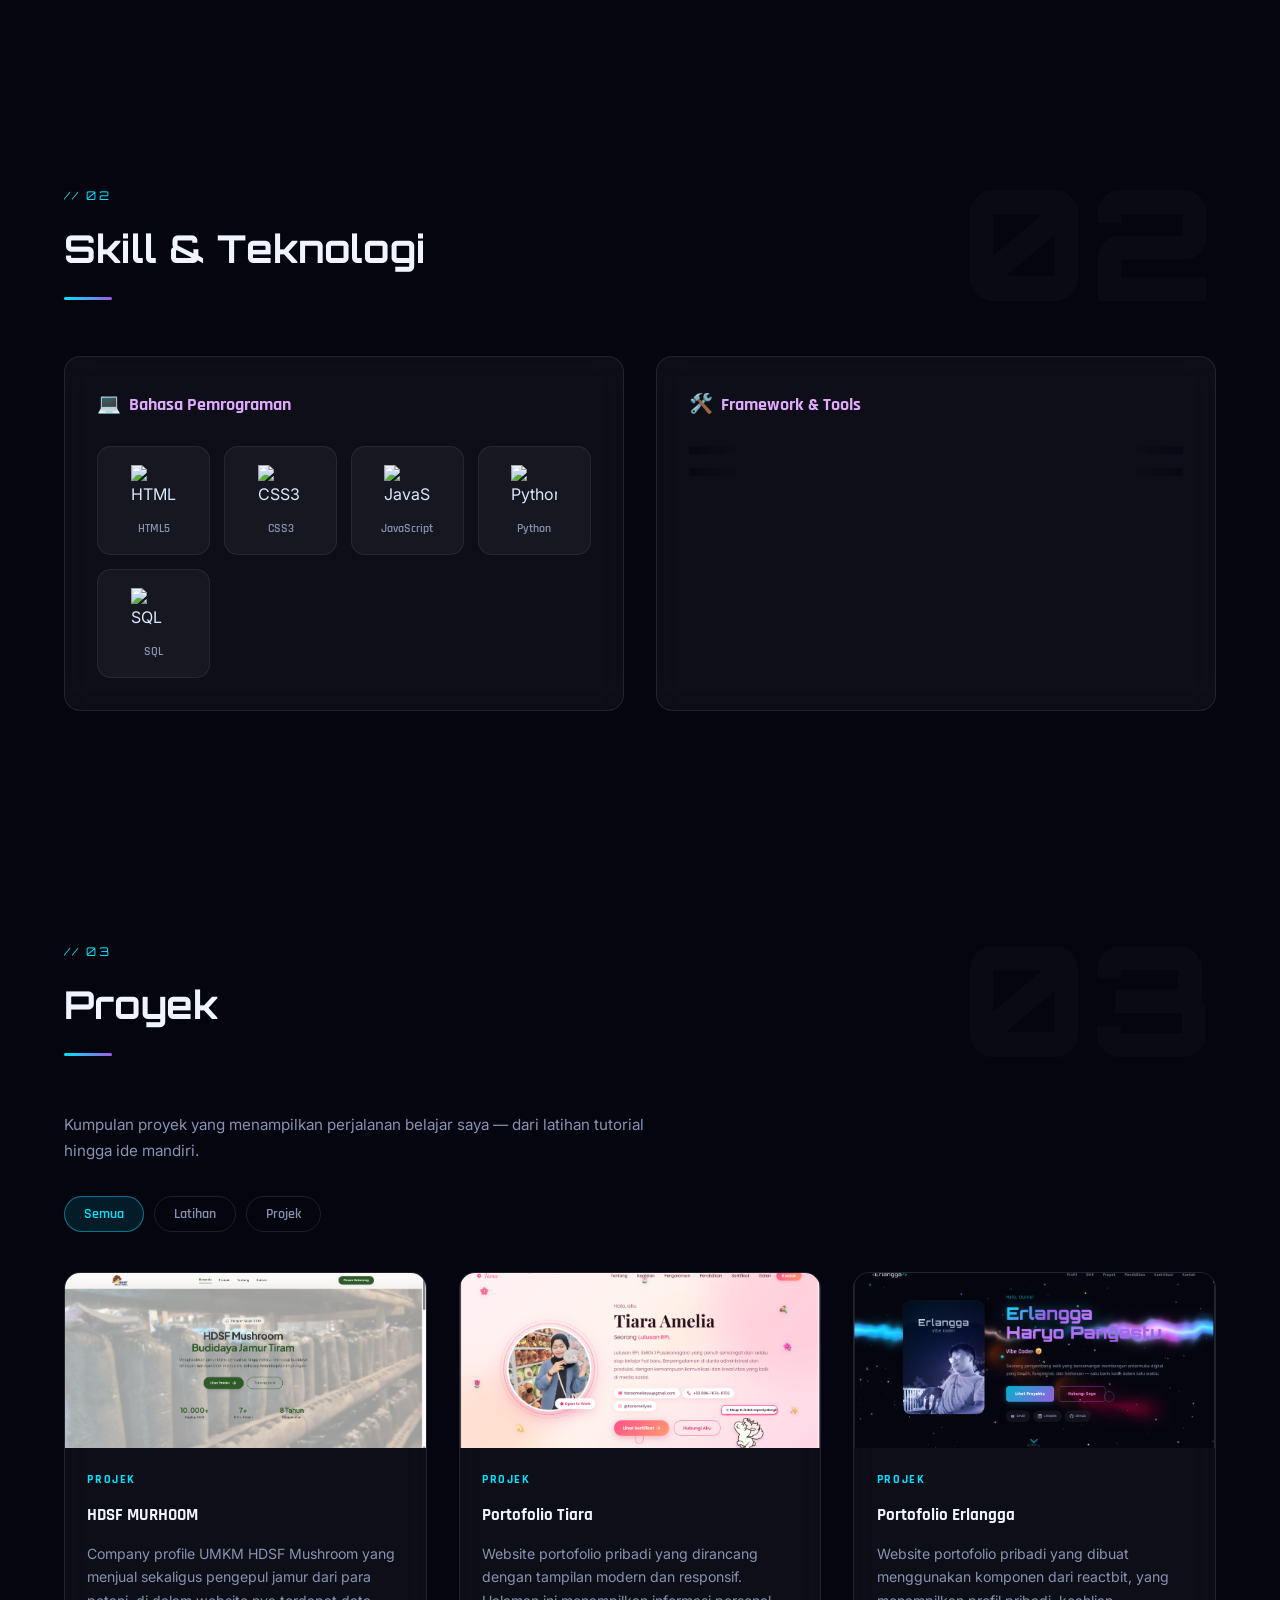
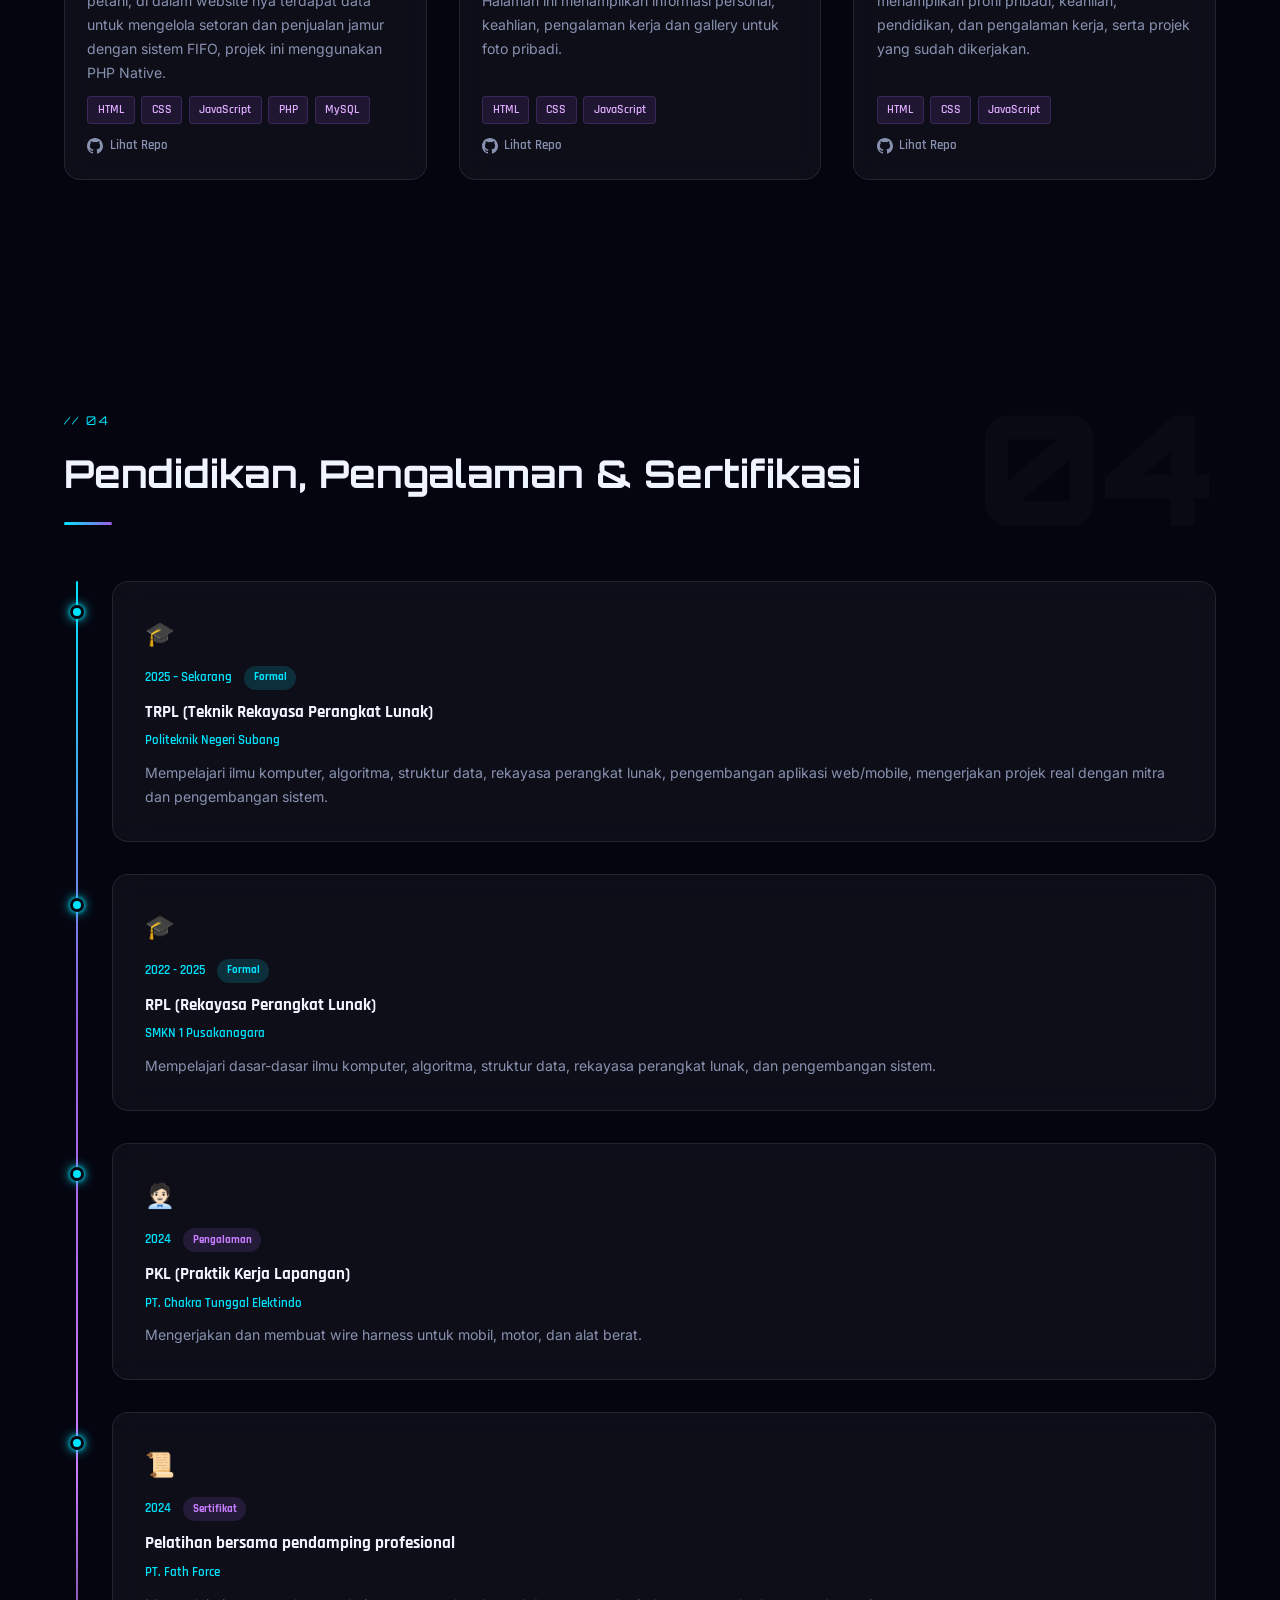
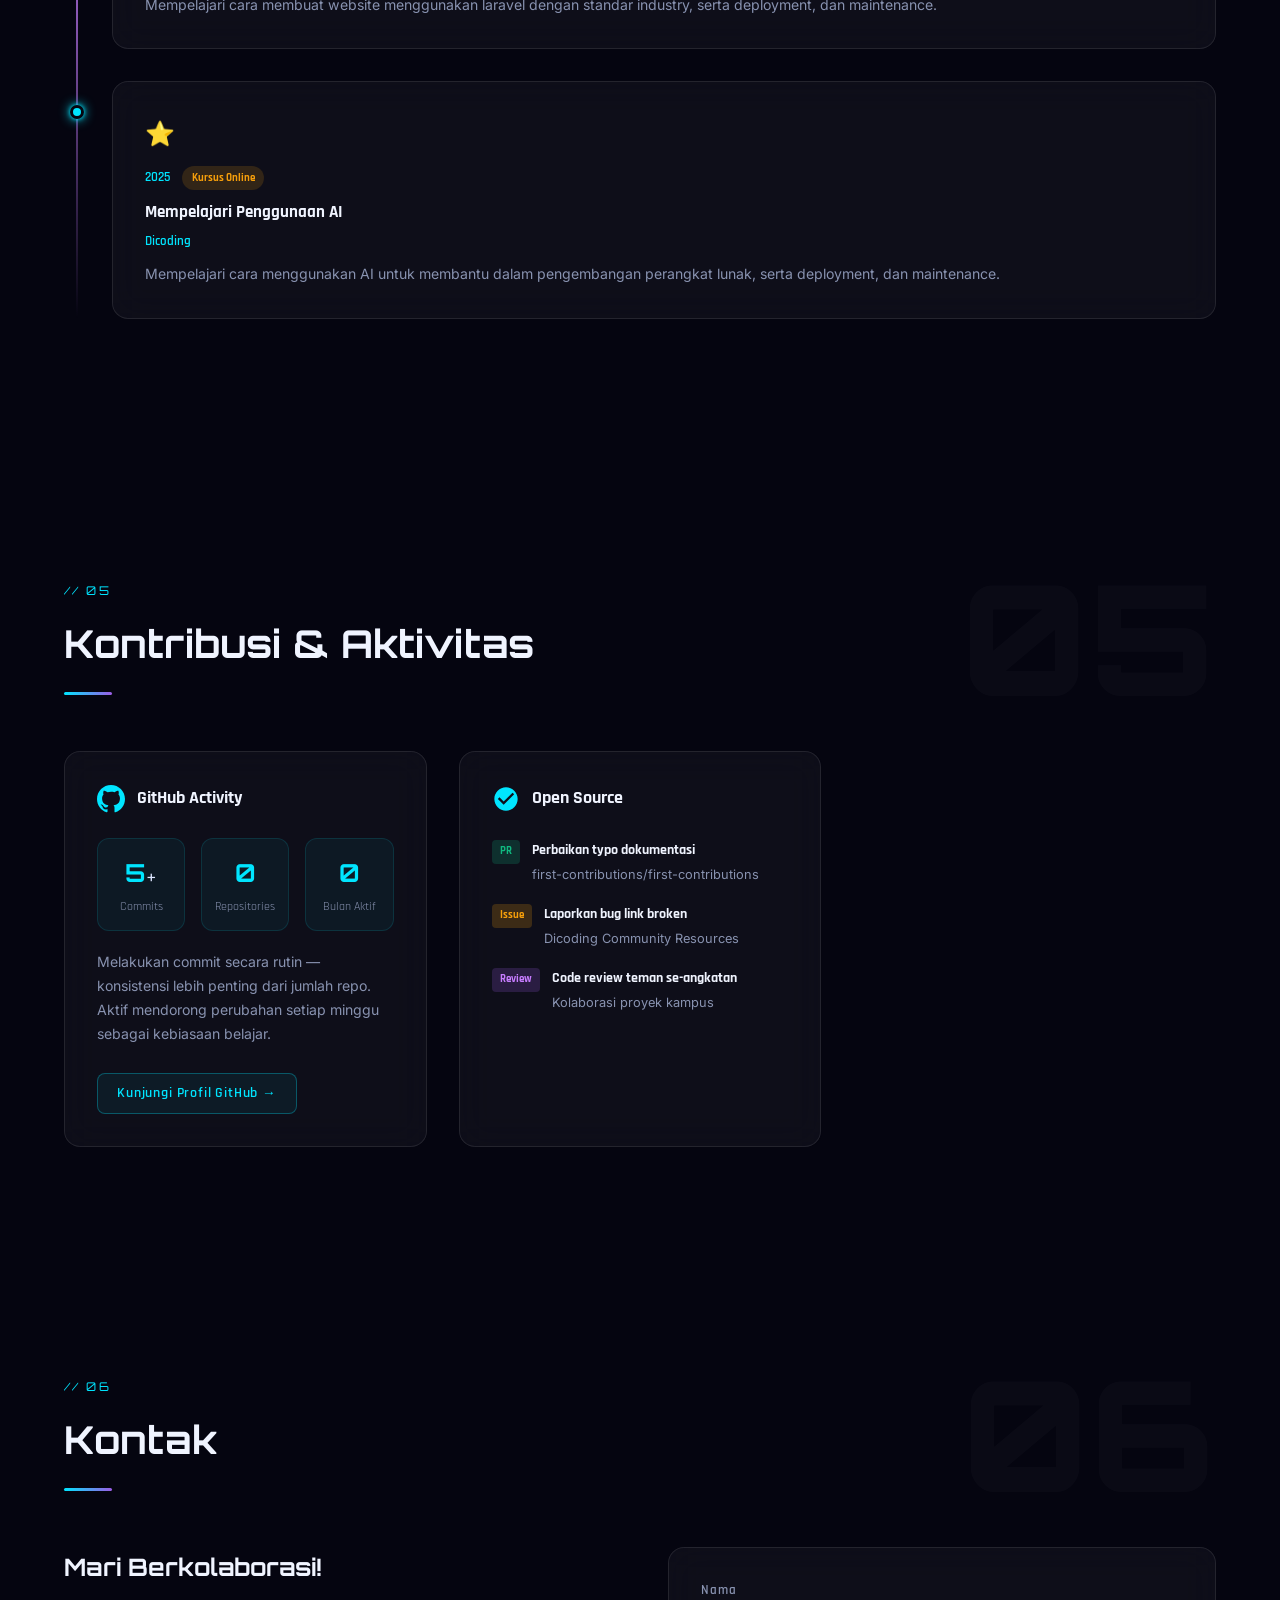
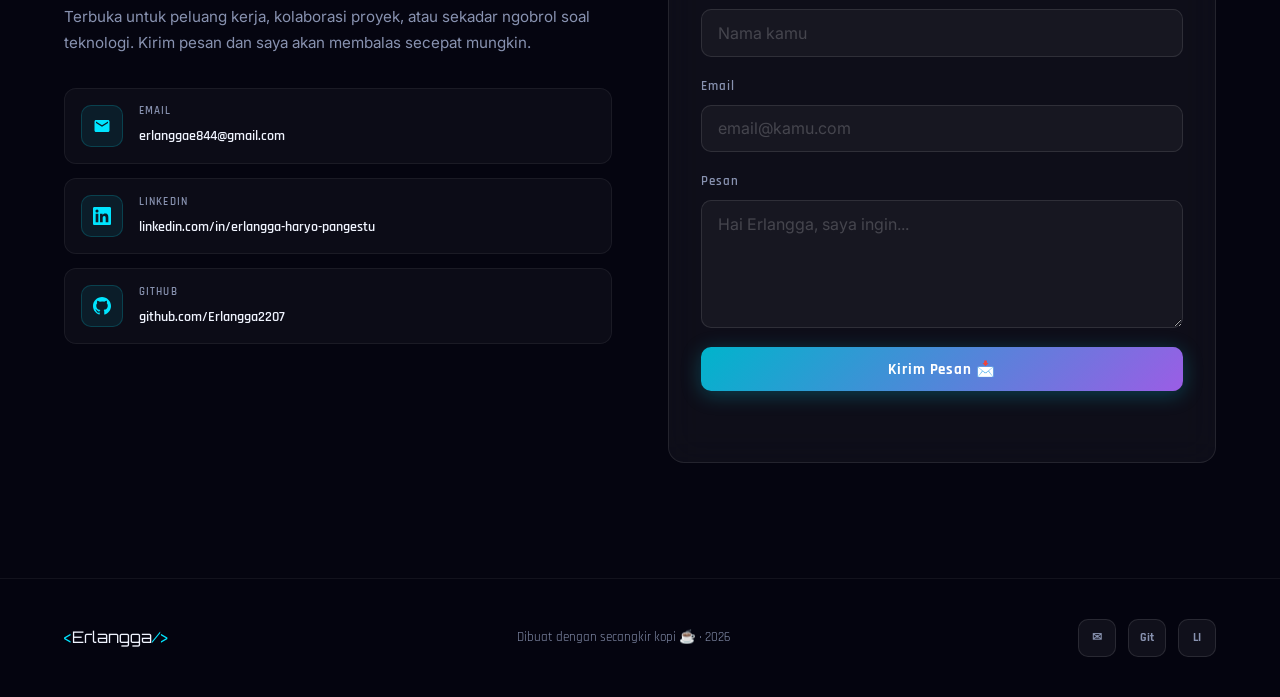
==== commit cabcf73c: "update data from pada kontak" ====
--- a/index.html
+++ b/index.html
@@ -504,17 +504,19 @@
           </div>
 
           <form class="contact-form glass-card reveal" id="contactForm" style="--delay:0.2s">
+            <input type="hidden" name="access_key" value="7235e2c2-60eb-4741-860e-184b22764fa1" />
+            <input type="hidden" name="subject" value="Pesan baru dari portofolio" />
             <div class="form-group">
               <label for="contactName">Nama</label>
-              <input type="text" id="contactName" placeholder="Nama kamu" required />
+              <input type="text" id="contactName" name="name" placeholder="Nama kamu" required />
             </div>
             <div class="form-group">
               <label for="contactEmail">Email</label>
-              <input type="email" id="contactEmail" placeholder="email@kamu.com" required />
+              <input type="email" id="contactEmail" name="email" placeholder="email@kamu.com" required />
             </div>
             <div class="form-group">
               <label for="contactMsg">Pesan</label>
-              <textarea id="contactMsg" rows="5" placeholder="Hai Erlangga, saya ingin..." required></textarea>
+              <textarea id="contactMsg" name="message" rows="5" placeholder="Hai Erlangga, saya ingin..." required></textarea>
             </div>
             <button type="submit" class="btn btn-primary btn-full">Kirim Pesan 📩</button>
             <p class="form-note" id="formNote"></p>
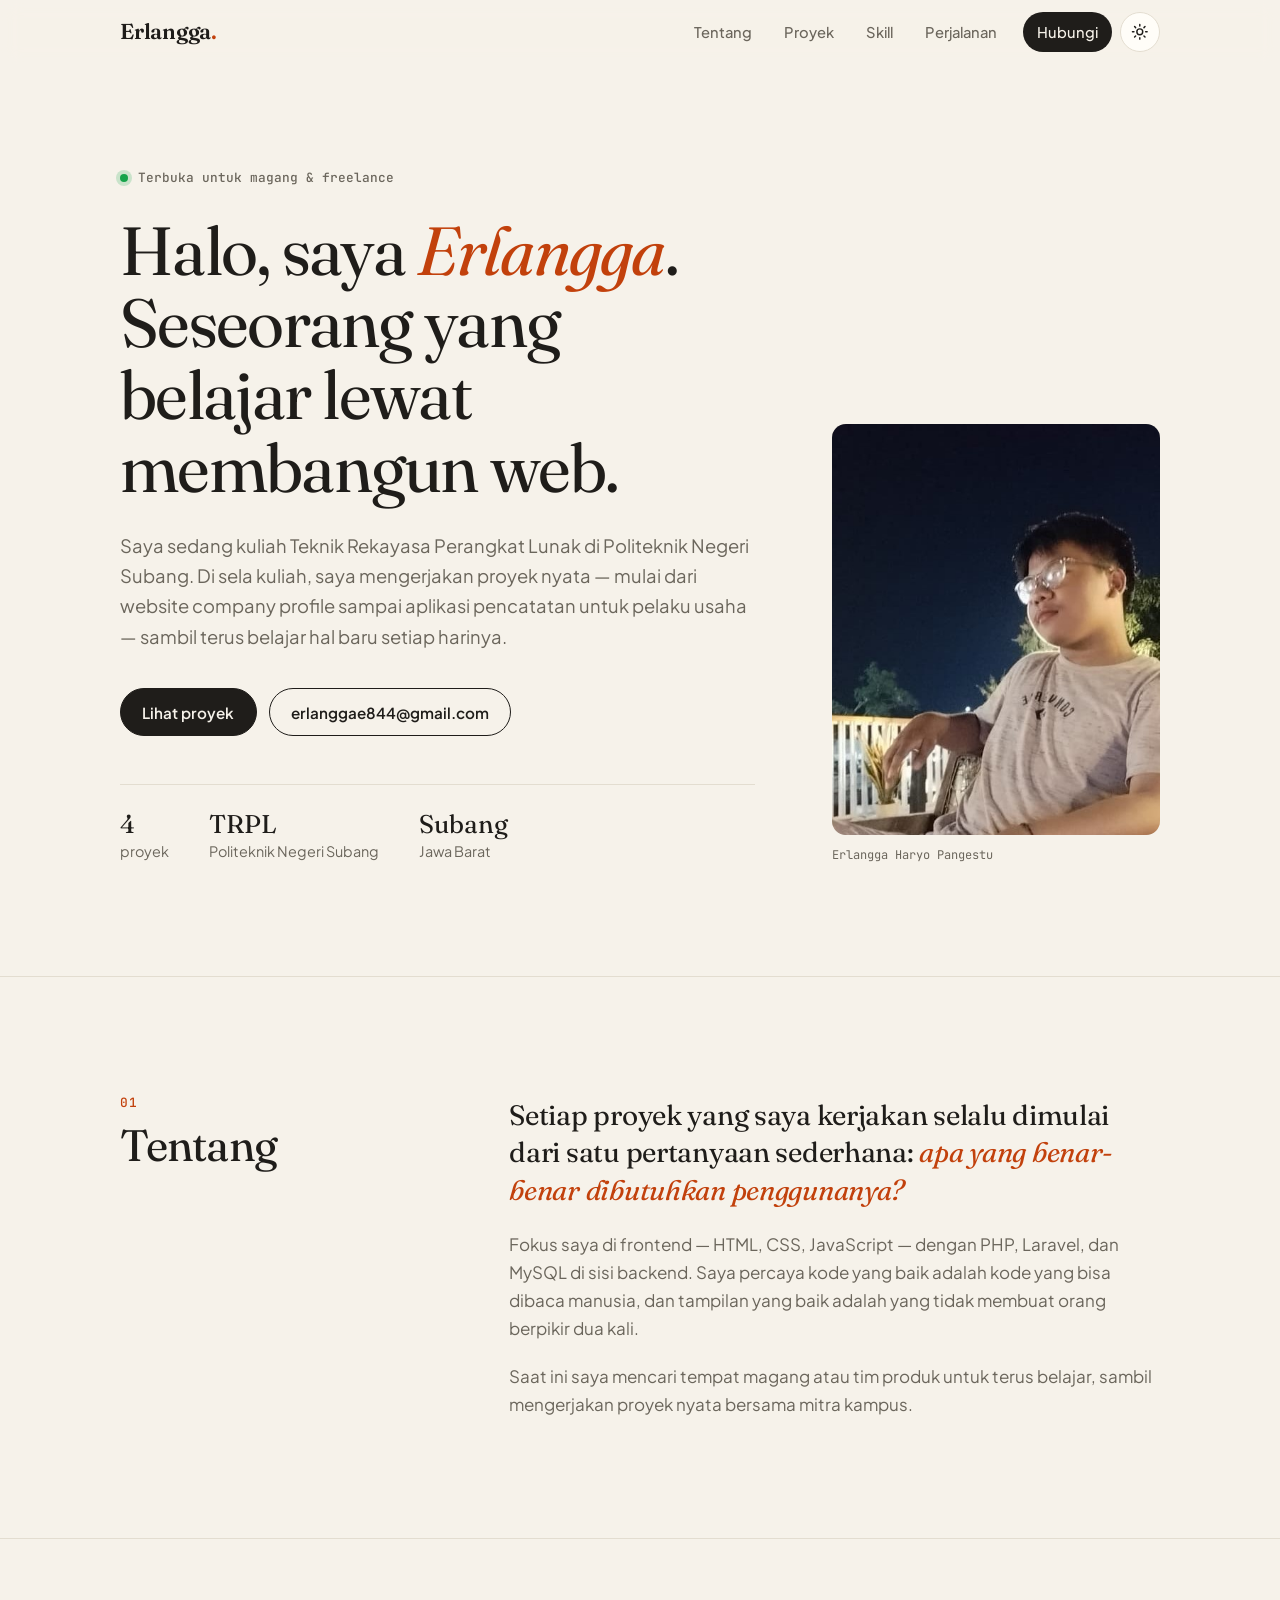
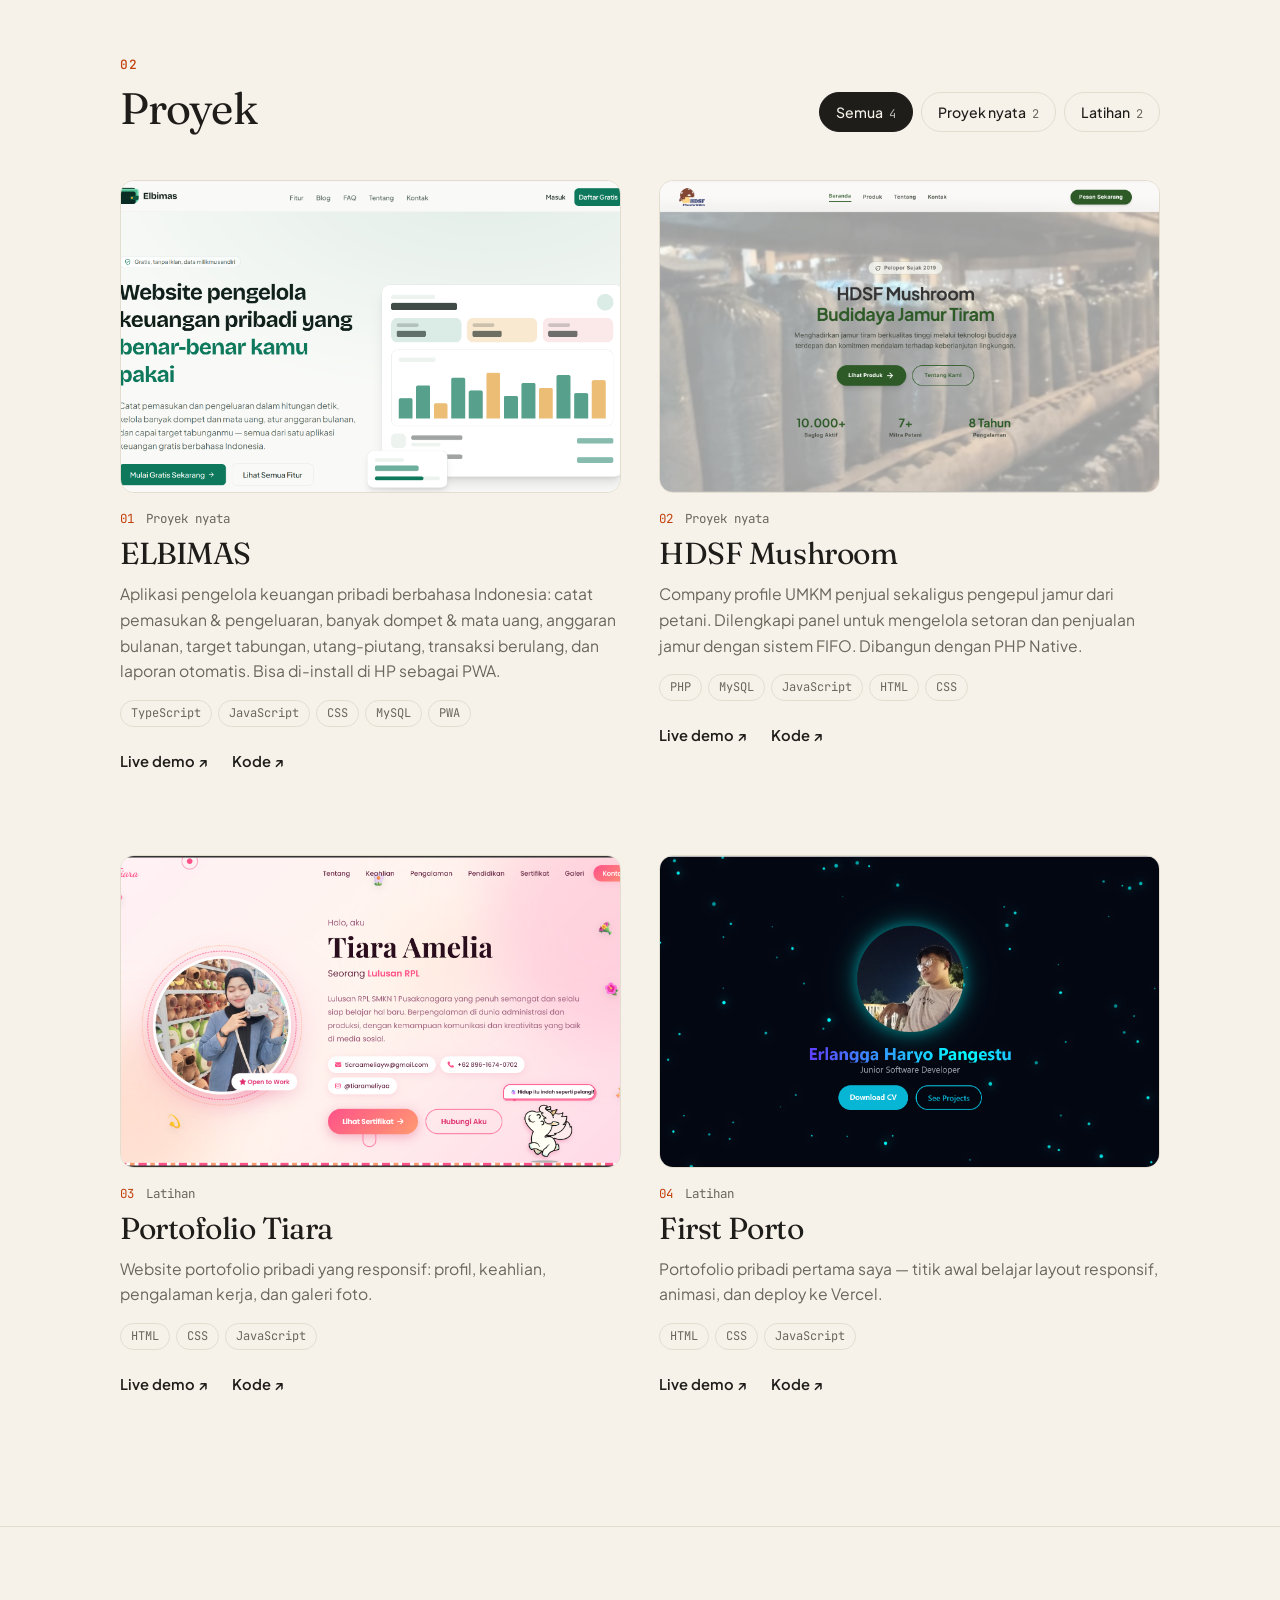
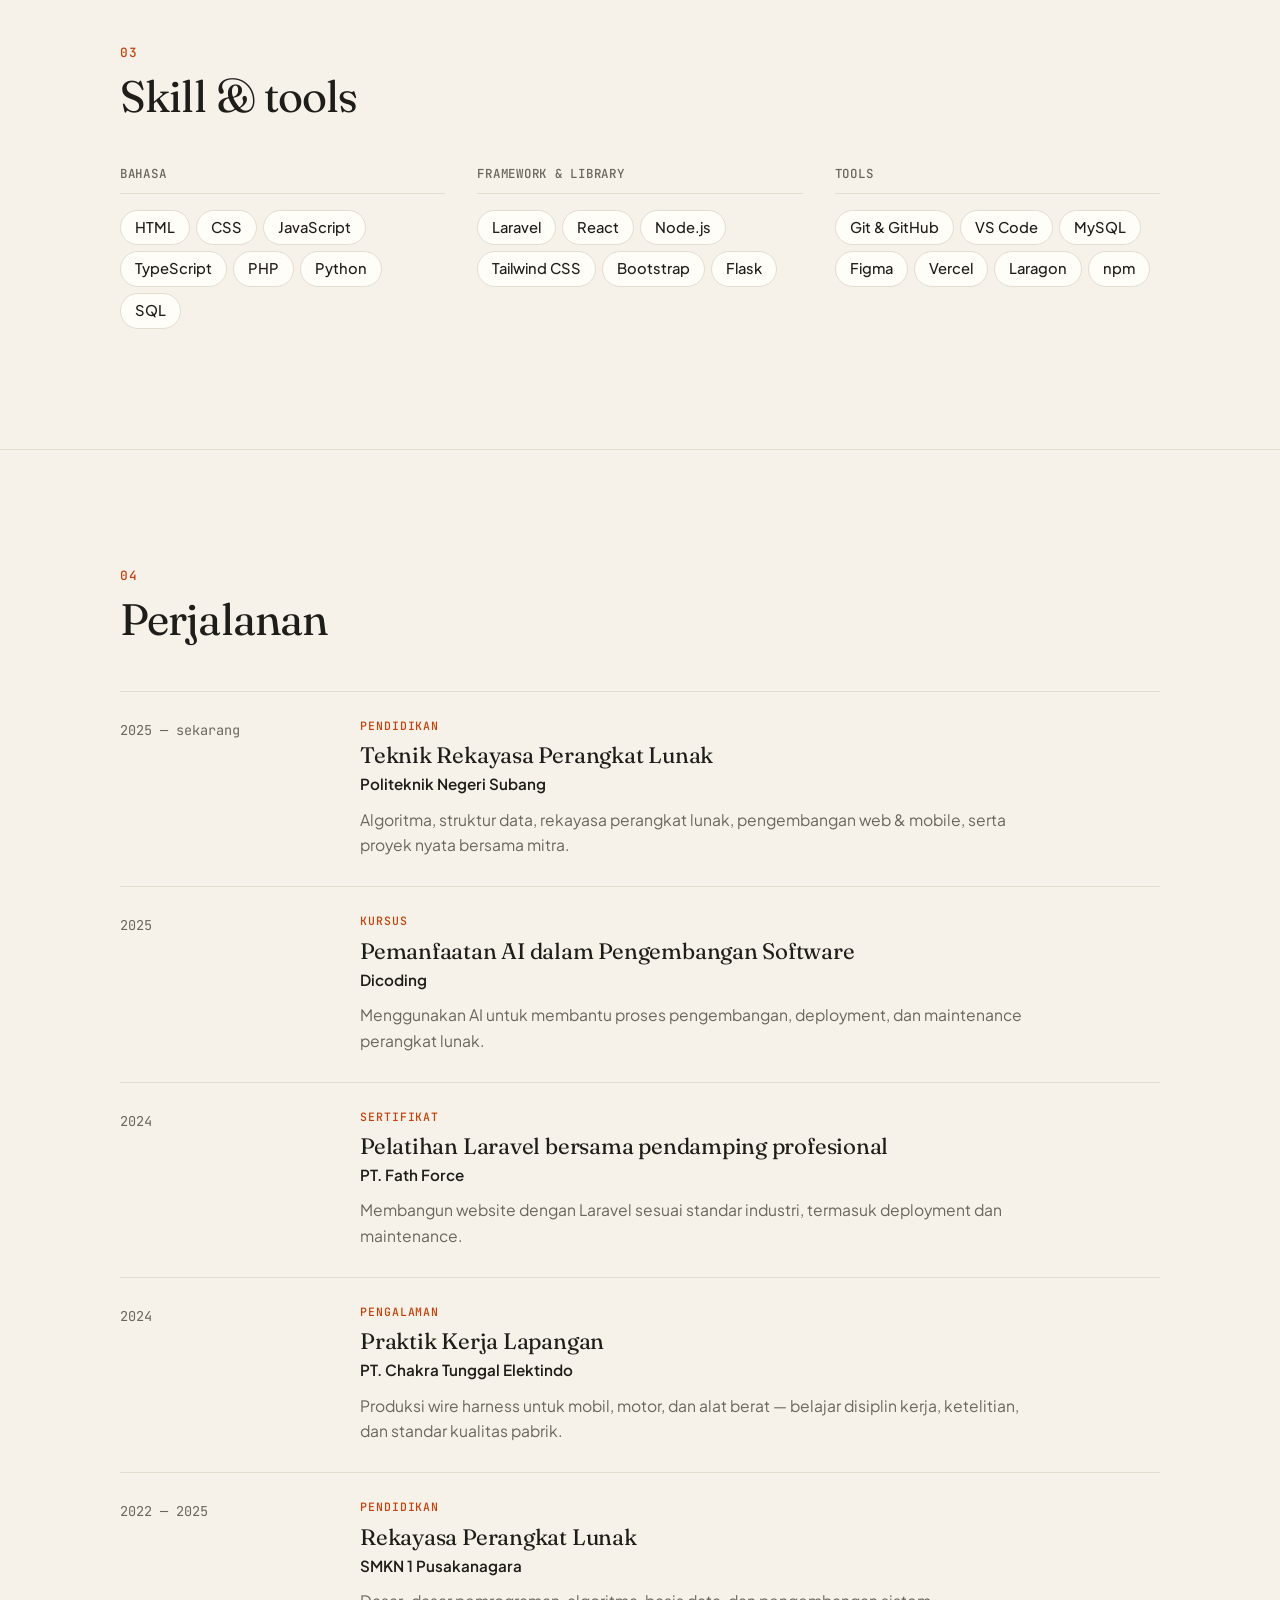
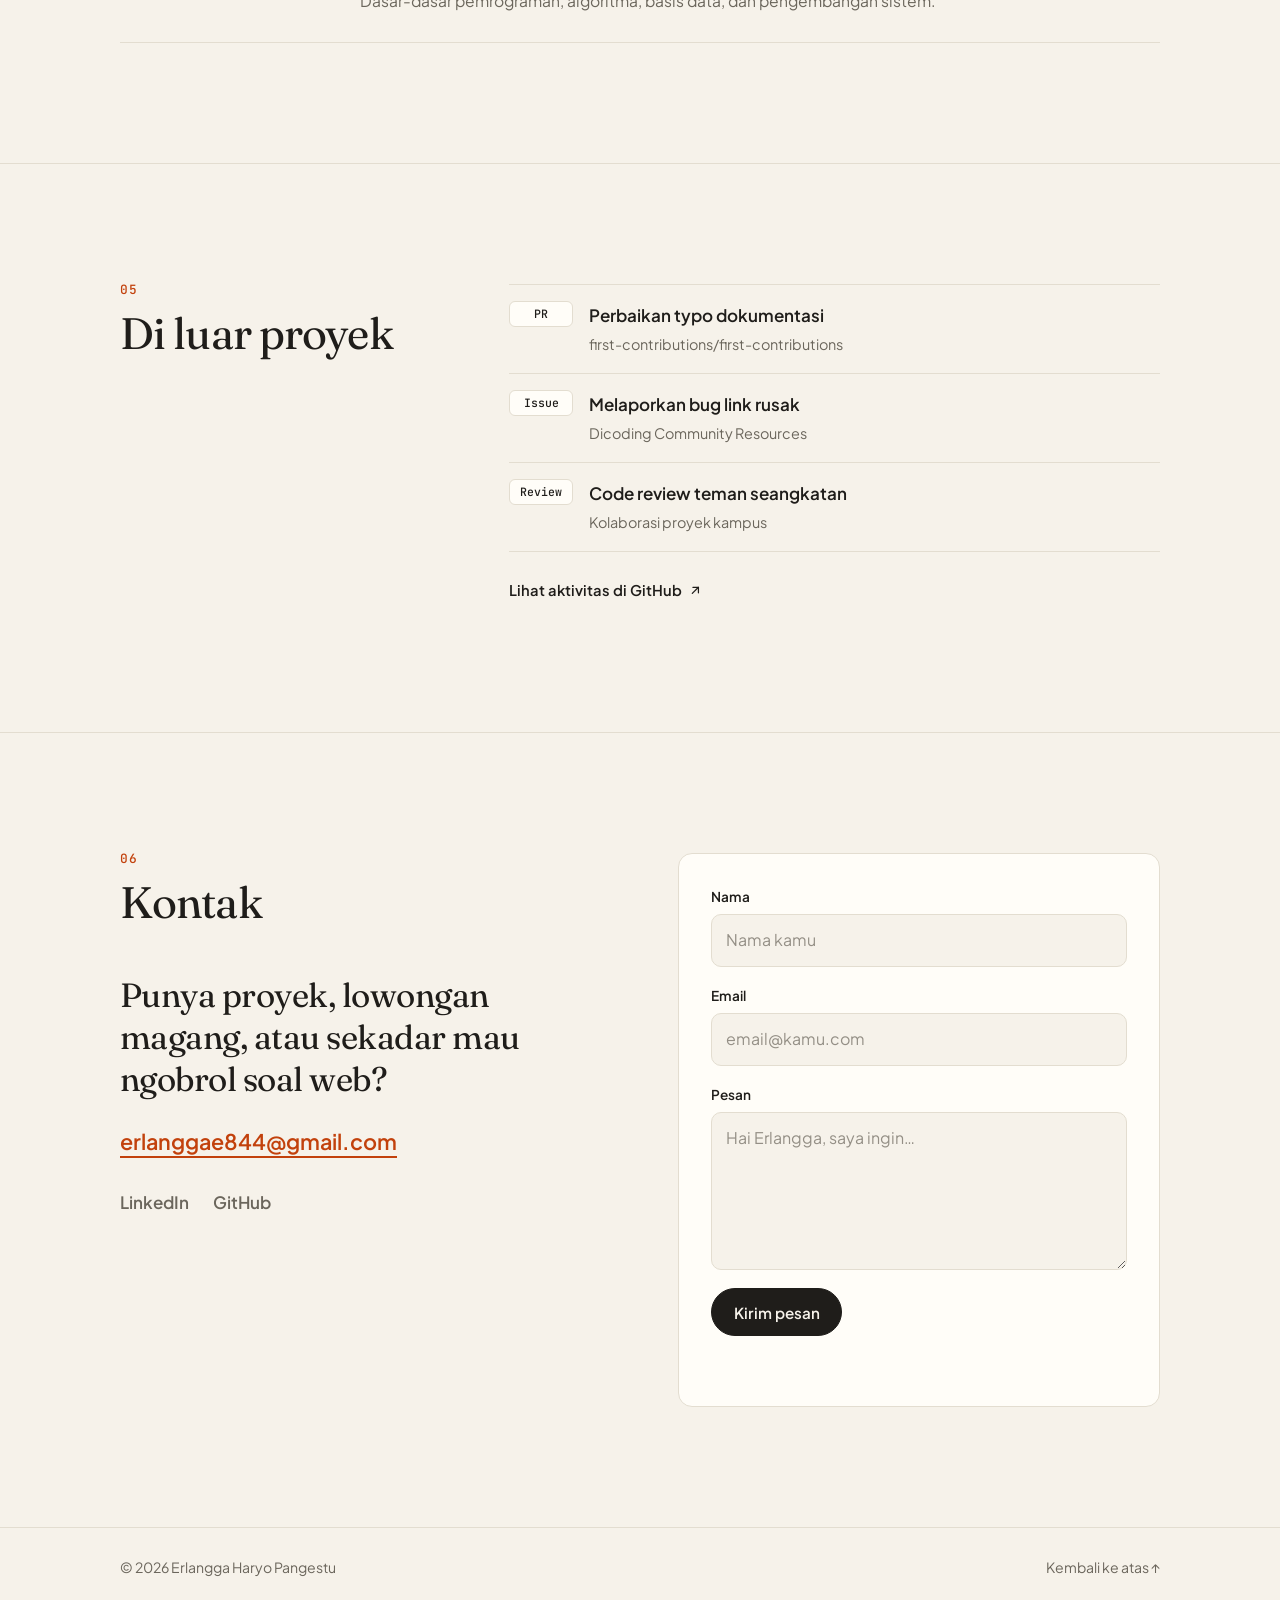
==== commit 3e970952: "Redesign portofolio: tampilan editorial, tema terang/gelap, struktur rapi - Ganti tema galaksi/auror" ====
--- a/index.html
+++ b/index.html
@@ -2,553 +2,59 @@
 <html lang="id">
 <head>
   <meta charset="UTF-8" />
-  <meta name="viewport" content="width=device-width, initial-scale=1.0" />
-  <meta name="description" content="Erlangga Ardiansyah — Frontend Developer & Web Enthusiast" />
-  <meta name="theme-color" content="#050510" />
-  <title>Erlangga — Galaxy Portfolio</title>
-  <link rel="stylesheet" href="styles.css" />
-  <link rel="stylesheet" href="ProfileCard.css" />
+  <meta name="viewport" content="width=device-width, initial-scale=1.0, viewport-fit=cover" />
+  <meta name="description" content="Erlangga Haryo Pangestu — mahasiswa TRPL & web developer. Kumpulan proyek, pengalaman, dan kontak." />
+  <meta name="theme-color" content="#f6f2ea" />
+  <!-- Pasang tema sebelum halaman digambar, supaya tidak berkedip.
+       Urutan: pilihan terakhir pengunjung → pengaturan HP/laptop. -->
+  <script>
+    (function () {
+      var t;
+      try { t = localStorage.getItem('theme'); } catch (e) {}
+      if (t !== 'light' && t !== 'dark') t = matchMedia('(prefers-color-scheme: dark)').matches ? 'dark' : 'light';
+      document.documentElement.dataset.theme = t;
+      document.querySelector('meta[name="theme-color"]').content = t === 'dark' ? '#151412' : '#f6f2ea';
+    })();
+  </script>
+  <meta property="og:title" content="Erlangga Haryo Pangestu — Portofolio" />
+  <meta property="og:description" content="Web developer & mahasiswa TRPL Politeknik Negeri Subang." />
+  <meta property="og:image" content="assets/img/profile.jpg" />
+  <title>Erlangga Haryo Pangestu — Portofolio</title>
+
+  <link rel="icon" href="assets/img/profile.jpg" />
+
   <link rel="preconnect" href="https://fonts.googleapis.com" />
   <link rel="preconnect" href="https://fonts.gstatic.com" crossorigin />
-  <link href="https://fonts.googleapis.com/css2?family=Orbitron:wght@400;700;900&family=Rajdhani:wght@300;400;600;700&family=Inter:wght@300;400;500;600&display=swap" rel="stylesheet" />
+  <link href="https://fonts.googleapis.com/css2?family=Fraunces:ital,opsz,wght@0,9..144,400;0,9..144,600;1,9..144,400&family=Plus+Jakarta+Sans:wght@400;500;600;700&family=JetBrains+Mono:wght@400;500&display=swap" rel="stylesheet" />
+
+  <link rel="stylesheet" href="assets/css/styles.css" />
 </head>
 <body>
 
-  <!-- ═══ LOADER ═══ -->
-  <div id="loader" aria-hidden="true">
-    <div class="loader-rings">
-      <span class="lr lr-1"></span>
-      <span class="lr lr-2"></span>
-      <span class="lr lr-3"></span>
-      <div class="loader-brand">&lt;<em>EA</em>/&gt;</div>
-    </div>
-    <p class="loader-label">Initializing Universe<span class="ldots"></span></p>
-    <div class="loader-track"><div id="loaderFill"></div></div>
-  </div>
+  <a class="skip-link" href="#main">Lewati ke konten</a>
 
-  <!-- ═══ CUSTOM CURSOR (desktop) ═══ -->
-  <div id="c-dot" aria-hidden="true"></div>
-  <div id="c-ring" aria-hidden="true"></div>
+  <!--
+    Isi halaman ada di folder /partials (satu file .html per bagian).
+    Tiap <div data-include="nama"> diganti dengan partials/nama.html oleh assets/js/include.js.
+    Buka lewat Laragon: http://erlangga-portofolio.test
 
-  <!-- ═══ FLUID CURSOR ═══ -->
-  <canvas id="fluid" aria-hidden="true"></canvas>
+    Mau tambah proyek? Edit partials/projects.html.
+  -->
 
-  <!-- ═══ AURORA WebGL ═══ -->
-  <canvas id="aurora-canvas" aria-hidden="true"></canvas>
+  <div data-include="nav"></div>
 
-  <!-- ═══ STARS ═══ -->
-  <canvas id="galaxy-canvas" aria-hidden="true"></canvas>
-
-  <!-- ═══ NAV ═══ -->
-  <nav id="navbar">
-    <div class="nav-logo">
-      <span class="logo-bracket">&lt;</span>Erlangga<span class="logo-bracket">/&gt;</span>
-    </div>
-    <button class="nav-toggle" id="navToggle" aria-label="Toggle menu" aria-expanded="false">
-      <span></span><span></span><span></span>
-    </button>
-    <ul class="nav-links" id="navLinks">
-      <li><a href="#about">Profil</a></li>
-      <li><a href="#skills">Skill</a></li>
-      <li><a href="#projects">Proyek</a></li>
-      <li><a href="#education">Pendidikan</a></li>
-      <li><a href="#contributions">Kontribusi</a></li>
-      <li><a href="#contact">Kontak</a></li>
-    </ul>
-  </nav>
-
-  <main>
-
-    <!-- ═══ HERO ═══ -->
-    <section id="hero">
-      <div class="hero-inner">
-
-        <!-- ProfileCard -->
-        <div class="pc-card-wrapper pc-hero-card" id="pcWrapper">
-          <div class="pc-behind"></div>
-          <div class="pc-card-shell" id="pcShell">
-            <section class="pc-card" id="pcCard">
-              <div class="pc-inside"></div>
-              <div class="pc-shine"></div>
-              <div class="pc-glare"></div>
-              <div class="pc-content pc-avatar-content">
-                <img src="assets/profile.jpg" class="avatar" alt="Erlangga Haryo Pangestu" />
-              </div>
-              <div class="pc-content">
-                <div class="pc-details">
-                  <h3>Erlangga</h3>
-                  <p>Vibe Coder</p>
-                </div>
-              </div>
-            </section>
-          </div>
-        </div>
-
-        <div class="hero-text">
-          <p class="hero-greeting">Halo, Dunia!</p>
-          <h1 class="hero-name">
-            <span class="glow-text">Erlangga</span>
-            <span class="surname glow-text-sub"> Haryo Pangestu</span>
-          </h1>
-          <div class="hero-typewriter">
-            <span id="typewriter"></span><span class="cursor">|</span>
-          </div>
-          <p class="hero-desc">
-            Seorang pengembang web yang bersemangat membangun antarmuka digital
-            yang bersih, fungsional, dan berkesan — satu baris kode dalam satu waktu.
-          </p>
-          <div class="hero-cta">
-            <a href="#projects" class="btn btn-primary">Lihat Proyekku</a>
-            <a href="#contact" class="btn btn-outline">Hubungi Saya</a>
-          </div>
-          <div class="hero-socials">
-            <a href="mailto:erlanggae844@gmail.com" class="social-chip" title="Email">
-              <svg viewBox="0 0 24 24"><path d="M20 4H4c-1.1 0-2 .9-2 2v12c0 1.1.9 2 2 2h16c1.1 0 2-.9 2-2V6c0-1.1-.9-2-2-2zm0 4-8 5-8-5V6l8 5 8-5v2z"/></svg>
-              Email
-            </a>
-            <a href="https://linkedin.com/in/erlangga-haryo-pangestu-3365b6417" target="_blank" rel="noopener" class="social-chip" title="LinkedIn">
-              <svg viewBox="0 0 24 24"><path d="M20.45 20.45h-3.55v-5.57c0-1.33-.02-3.04-1.85-3.04-1.85 0-2.13 1.44-2.13 2.93v5.68H9.37V9h3.41v1.56h.05c.47-.9 1.63-1.85 3.36-1.85 3.59 0 4.26 2.36 4.26 5.43v6.31zM5.34 7.43a2.06 2.06 0 1 1 0-4.12 2.06 2.06 0 0 1 0 4.12zm1.78 13.02H3.56V9h3.56v11.45zM22.23 0H1.77C.8 0 0 .77 0 1.72v20.56C0 23.23.8 24 1.77 24h20.46c.98 0 1.77-.77 1.77-1.72V1.72C24 .77 23.2 0 22.23 0z"/></svg>
-              LinkedIn
-            </a>
-            <a href="https://github.com/Erlangga2207" target="_blank" rel="noopener" class="social-chip" title="GitHub">
-              <svg viewBox="0 0 24 24"><path d="M12 0C5.37 0 0 5.37 0 12c0 5.31 3.44 9.8 8.21 11.39.6.11.82-.26.82-.58v-2.02c-3.34.72-4.04-1.61-4.04-1.61-.54-1.38-1.33-1.75-1.33-1.75-1.09-.74.08-.73.08-.73 1.2.08 1.84 1.24 1.84 1.24 1.07 1.83 2.8 1.3 3.49 1 .11-.78.42-1.3.76-1.6-2.67-.3-5.47-1.33-5.47-5.93 0-1.31.47-2.38 1.24-3.22-.13-.3-.54-1.52.12-3.17 0 0 1.01-.32 3.3 1.23a11.5 11.5 0 0 1 3-.4c1.02.01 2.04.14 3 .4 2.28-1.55 3.29-1.23 3.29-1.23.66 1.65.25 2.87.12 3.17.77.84 1.24 1.91 1.24 3.22 0 4.61-2.81 5.63-5.48 5.92.43.37.81 1.1.81 2.22v3.29c0 .32.22.7.83.58C20.56 21.8 24 17.31 24 12 24 5.37 18.63 0 12 0z"/></svg>
-              GitHub
-            </a>
-          </div>
-        </div>
-      </div>
-      <div class="scroll-hint" aria-hidden="true">
-        <div class="scroll-arrow"></div>
-        <span>Scroll</span>
-      </div>
-    </section>
-
-    <!-- ═══ ABOUT ═══ -->
-    <section id="about" class="section">
-      <div class="container">
-        <div class="section-header">
-          <span class="section-tag">// 01</span>
-          <h2>Profil &amp; Tentang Diri</h2>
-          <div class="section-line"></div>
-          <span class="section-num" aria-hidden="true">01</span>
-        </div>
-        <div class="about-grid">
-          <div class="about-card glass-card reveal">
-            <div class="about-icon">👨🏻‍💻</div>
-            <h3>Siapa Saya</h3>
-            <p>
-              Saya adalah mahasiswa dan pengembang web yang antusias dengan dunia
-              teknologi. Saya gemar membangun proyek-proyek digital yang memberi
-              dampak nyata, mulai dari antarmuka pengguna yang elegan hingga
-              logika backend yang terstruktur.
-            </p>
-          </div>
-          <div class="about-card glass-card reveal" style="--delay:0.15s">
-            <div class="about-icon">💡</div>
-            <h3>Fokus Teknologi</h3>
-            <p>
-              Frontend Development (HTML, CSS, JavaScript), Python untuk scripting
-              dan data, serta ekosistem modern seperti React dan Node.js.
-              Saya percaya kode yang baik adalah kode yang bisa dibaca manusia.
-            </p>
-          </div>
-          <div class="about-card glass-card reveal" style="--delay:0.3s">
-            <div class="about-icon">🎯</div>
-            <h3>Tujuan Karier</h3>
-            <p>
-              Bergabung dengan tim yang berorientasi produk untuk membangun
-              aplikasi web yang scalable dan berdampak luas — sambil terus
-              belajar dan berkontribusi pada komunitas open source.
-            </p>
-          </div>
-        </div>
-      </div>
-    </section>
-
-    <!-- ═══ SKILLS ═══ -->
-    <section id="skills" class="section">
-      <div class="container">
-        <div class="section-header">
-          <span class="section-tag">// 02</span>
-          <h2>Skill &amp; Teknologi</h2>
-          <div class="section-line"></div>
-          <span class="section-num" aria-hidden="true">02</span>
-        </div>
-        <div class="skills-wrapper">
-          <!-- Language logo boxes -->
-          <div class="skill-group glass-card reveal">
-            <h3 class="skill-group-title">
-              <span class="skill-group-icon">💻</span> Bahasa Pemrograman
-            </h3>
-            <div class="lang-logos">
-              <div class="lang-logo-box">
-                <img src="https://cdn.jsdelivr.net/gh/devicons/devicon@latest/icons/html5/html5-original.svg" alt="HTML5" class="lang-logo-img" loading="lazy" />
-                <span>HTML5</span>
-              </div>
-              <div class="lang-logo-box">
-                <img src="https://cdn.jsdelivr.net/gh/devicons/devicon@latest/icons/css3/css3-original.svg" alt="CSS3" class="lang-logo-img" loading="lazy" />
-                <span>CSS3</span>
-              </div>
-              <div class="lang-logo-box">
-                <img src="https://cdn.jsdelivr.net/gh/devicons/devicon@latest/icons/javascript/javascript-original.svg" alt="JavaScript" class="lang-logo-img" loading="lazy" />
-                <span>JavaScript</span>
-              </div>
-              <div class="lang-logo-box">
-                <img src="https://cdn.jsdelivr.net/gh/devicons/devicon@latest/icons/python/python-original.svg" alt="Python" class="lang-logo-img" loading="lazy" />
-                <span>Python</span>
-              </div>
-              <div class="lang-logo-box">
-                <img src="https://cdn.jsdelivr.net/gh/devicons/devicon@latest/icons/mysql/mysql-original.svg" alt="SQL" class="lang-logo-img" loading="lazy" />
-                <span>SQL</span>
-              </div>
-            </div>
-          </div>
-
-          <!-- Tools LogoLoop -->
-          <div class="skill-group glass-card reveal" style="--delay:0.2s">
-            <h3 class="skill-group-title">
-              <span class="skill-group-icon">🛠️</span> Framework &amp; Tools
-            </h3>
-            <div class="ll-root" id="llRoot1">
-              <div class="ll-fade-l" aria-hidden="true"></div>
-              <div class="ll-fade-r" aria-hidden="true"></div>
-              <div class="ll-track" id="llTrack1"></div>
-            </div>
-            <div class="ll-root ll-root-gap" id="llRoot2">
-              <div class="ll-fade-l" aria-hidden="true"></div>
-              <div class="ll-fade-r" aria-hidden="true"></div>
-              <div class="ll-track" id="llTrack2"></div>
-            </div>
-          </div>
-        </div>
-      </div>
-    </section>
-
-    <!-- ═══ PROJECTS ═══ -->
-    <section id="projects" class="section">
-      <div class="container">
-        <div class="section-header">
-          <span class="section-tag">// 03</span>
-          <h2>Proyek</h2>
-          <div class="section-line"></div>
-          <span class="section-num" aria-hidden="true">03</span>
-        </div>
-        <p class="section-subtitle">
-          Kumpulan proyek yang menampilkan perjalanan belajar saya — dari latihan
-          tutorial hingga ide mandiri.
-        </p>
-
-        <div class="filter-tabs">
-          <button class="filter-btn active" data-filter="all">Semua</button>
-          <button class="filter-btn" data-filter="latihan">Latihan</button>
-          <button class="filter-btn" data-filter="projek">Projek</button>
-        </div>
-
-        <div class="projects-grid">
-          <article class="project-card glass-card reveal" data-category="projek">
-            <div class="project-img-wrap">
-              <div class="project-placeholder" style="--ph-color:#00d4ff">
-                <svg viewBox="0 0 80 80"><text y="50" x="10" font-size="40">☀️</text></svg>
-              </div>
-              <img class="project-img" src="assets/projects/hdsfmurhoom.png" alt="Screenshot HDSFMURHOOM" loading="lazy" onerror="this.style.display='none'">
-              <div class="project-overlay">
-                <a href="https://github.com/Erlangga2207/hdsf-mushroom.git" target="_blank" rel="noopener" class="overlay-btn">GitHub</a>
-                <a href="https://hdsfmushroom.com" class="overlay-btn">Live Demo</a>
-              </div>
-            </div>
-            <div class="project-body">
-              <div class="project-category">Projek</div>
-              <h3>HDSF MURHOOM</h3>
-              <p>Company profile UMKM HDSF Mushroom yang menjual sekaligus pengepul jamur dari para petani, di dalam website nya terdapat data untuk mengelola setoran dan penjualan jamur dengan sistem FIFO, projek ini menggunakan PHP Native.</p>
-              <div class="project-tech">
-                <span>HTML</span><span>CSS</span><span>JavaScript</span><span>PHP</span><span>MySQL</span>
-              </div>
-              <a href="https://github.com/Erlangga2207/hdsf-mushroom.git" target="_blank" rel="noopener" class="project-link">
-                <svg viewBox="0 0 24 24" width="16"><path d="M12 0C5.37 0 0 5.37 0 12c0 5.31 3.44 9.8 8.21 11.39.6.11.82-.26.82-.58v-2.02c-3.34.72-4.04-1.61-4.04-1.61-.54-1.38-1.33-1.75-1.33-1.75-1.09-.74.08-.73.08-.73 1.2.08 1.84 1.24 1.84 1.24 1.07 1.83 2.8 1.3 3.49 1 .11-.78.42-1.3.76-1.6-2.67-.3-5.47-1.33-5.47-5.93 0-1.31.47-2.38 1.24-3.22-.13-.3-.54-1.52.12-3.17 0 0 1.01-.32 3.3 1.23a11.5 11.5 0 0 1 3-.4c1.02.01 2.04.14 3 .4 2.28-1.55 3.29-1.23 3.29-1.23.66 1.65.25 2.87.12 3.17.77.84 1.24 1.91 1.24 3.22 0 4.61-2.81 5.63-5.48 5.92.43.37.81 1.1.81 2.22v3.29c0 .32.22.7.83.58C20.56 21.8 24 17.31 24 12 24 5.37 18.63 0 12 0z"/></svg>
-                Lihat Repo
-              </a>
-            </div>
-          </article>
-
-          <article class="project-card glass-card reveal" data-category="projek" style="--delay:0.1s">
-            <div class="project-img-wrap">
-              <div class="project-placeholder" style="--ph-color:#7c3aed">
-                <svg viewBox="0 0 80 80"><text y="50" x="10" font-size="40">✅</text></svg>
-              </div>
-              <img class="project-img" src="assets/projects/tiara-portofolio.png" alt="Screenshot Portofolio Tiara" loading="lazy" onerror="this.style.display='none'">
-              <div class="project-overlay">
-                <a href="https://github.com/Erlangga2207/tiara-portfolio.git" target="_blank" rel="noopener" class="overlay-btn">GitHub</a>
-                <a href="https://tiara-portfolio-nine.vercel.app/" class="overlay-btn">Live Demo</a>
-              </div>
-            </div>
-            <div class="project-body">
-              <div class="project-category">Projek</div>
-              <h3>Portofolio Tiara</h3>
-              <p>Website portofolio pribadi yang dirancang dengan tampilan modern dan responsif. Halaman ini menampilkan informasi personal, keahlian, pengalaman kerja dan gallery untuk foto pribadi.</p>
-              <div class="project-tech">
-                <span>HTML</span><span>CSS</span><span>JavaScript</span>
-              </div>
-              <a href="https://github.com/Erlangga2207/tiara-portfolio.git" target="_blank" rel="noopener" class="project-link">
-                <svg viewBox="0 0 24 24" width="16"><path d="M12 0C5.37 0 0 5.37 0 12c0 5.31 3.44 9.8 8.21 11.39.6.11.82-.26.82-.58v-2.02c-3.34.72-4.04-1.61-4.04-1.61-.54-1.38-1.33-1.75-1.33-1.75-1.09-.74.08-.73.08-.73 1.2.08 1.84 1.24 1.84 1.24 1.07 1.83 2.8 1.3 3.49 1 .11-.78.42-1.3.76-1.6-2.67-.3-5.47-1.33-5.47-5.93 0-1.31.47-2.38 1.24-3.22-.13-.3-.54-1.52.12-3.17 0 0 1.01-.32 3.3 1.23a11.5 11.5 0 0 1 3-.4c1.02.01 2.04.14 3 .4 2.28-1.55 3.29-1.23 3.29-1.23.66 1.65.25 2.87.12 3.17.77.84 1.24 1.91 1.24 3.22 0 4.61-2.81 5.63-5.48 5.92.43.37.81 1.1.81 2.22v3.29c0 .32.22.7.83.58C20.56 21.8 24 17.31 24 12 24 5.37 18.63 0 12 0z"/></svg>
-                Lihat Repo
-              </a>
-            </div>
-          </article>
-
-          <article class="project-card glass-card reveal" data-category="projek" style="--delay:0.2s">
-            <div class="project-img-wrap">
-              <div class="project-placeholder" style="--ph-color:#06b6d4">
-                <svg viewBox="0 0 80 80"><text y="50" x="10" font-size="40">🔢</text></svg>
-              </div>
-              <img class="project-img" src="assets/projects/erlangga-portofolio.png" alt="Screenshot Portofolio Erlangga" loading="lazy" onerror="this.style.display='none'">
-              <div class="project-overlay">
-                <a href="https://github.com/Erlangga2207" target="_blank" rel="noopener" class="overlay-btn">GitHub</a>
-                <a href="https://erlangga-portofolio.vercel.app/" class="overlay-btn">Live Demo</a>
-              </div>
-            </div>
-            <div class="project-body">
-              <div class="project-category">Projek</div>
-              <h3>Portofolio Erlangga</h3>
-              <p>Website portofolio pribadi yang dibuat menggunakan komponen dari reactbit, yang menampilkan profil pribadi, keahlian, pendidikan, dan pengalaman kerja, serta projek yang sudah dikerjakan.</p>
-              <div class="project-tech">
-                <span>HTML</span><span>CSS</span><span>JavaScript</span>
-              </div>
-              <a href="https://github.com/Erlangga2207" target="_blank" rel="noopener" class="project-link">
-                <svg viewBox="0 0 24 24" width="16"><path d="M12 0C5.37 0 0 5.37 0 12c0 5.31 3.44 9.8 8.21 11.39.6.11.82-.26.82-.58v-2.02c-3.34.72-4.04-1.61-4.04-1.61-.54-1.38-1.33-1.75-1.33-1.75-1.09-.74.08-.73.08-.73 1.2.08 1.84 1.24 1.84 1.24 1.07 1.83 2.8 1.3 3.49 1 .11-.78.42-1.3.76-1.6-2.67-.3-5.47-1.33-5.47-5.93 0-1.31.47-2.38 1.24-3.22-.13-.3-.54-1.52.12-3.17 0 0 1.01-.32 3.3 1.23a11.5 11.5 0 0 1 3-.4c1.02.01 2.04.14 3 .4 2.28-1.55 3.29-1.23 3.29-1.23.66 1.65.25 2.87.12 3.17.77.84 1.24 1.91 1.24 3.22 0 4.61-2.81 5.63-5.48 5.92.43.37.81 1.1.81 2.22v3.29c0 .32.22.7.83.58C20.56 21.8 24 17.31 24 12 24 5.37 18.63 0 12 0z"/></svg>
-                Lihat Repo
-              </a>
-            </div>
-          </article>
-        </div>
-      </div>
-    </section>
-
-    <!-- ═══ EDUCATION ═══ -->
-    <section id="education" class="section">
-      <div class="container">
-        <div class="section-header">
-          <span class="section-tag">// 04</span>
-          <h2>Pendidikan, Pengalaman &amp; Sertifikasi</h2>
-          <div class="section-line"></div>
-          <span class="section-num" aria-hidden="true">04</span>
-        </div>
-        <div class="edu-timeline">
-          <div class="timeline-item reveal">
-            <div class="timeline-dot"></div>
-            <div class="timeline-content glass-card">
-              <div class="timeline-icon">🎓</div>
-              <div class="timeline-meta">
-                <span class="timeline-date">2025 – Sekarang</span>
-                <span class="timeline-badge formal">Formal</span>
-              </div>
-              <h3>TRPL (Teknik Rekayasa Perangkat Lunak)</h3>
-              <p class="timeline-org">Politeknik Negeri Subang</p>
-              <p>Mempelajari ilmu komputer, algoritma, struktur data, rekayasa perangkat lunak, pengembangan aplikasi web/mobile, mengerjakan projek real dengan mitra dan pengembangan sistem.</p>
-            </div>
-          </div>
-          <div class="timeline-item reveal" style="--delay:0.15s">
-            <div class="timeline-dot"></div>
-            <div class="timeline-content glass-card">
-              <div class="timeline-icon">🎓</div>
-              <div class="timeline-meta">
-                <span class="timeline-date">2022 - 2025</span>
-                <span class="timeline-badge formal">Formal</span>
-              </div>
-              <h3>RPL (Rekayasa Perangkat Lunak)</h3>
-              <p class="timeline-org">SMKN 1 Pusakanagara</p>
-              <p>Mempelajari dasar-dasar ilmu komputer, algoritma, struktur data, rekayasa perangkat lunak, dan pengembangan sistem.</p>
-            </div>
-          </div>
-          <div class="timeline-item reveal" style="--delay:0.3s">
-            <div class="timeline-dot"></div>
-            <div class="timeline-content glass-card">
-              <div class="timeline-icon">🧑🏻‍💼</div>
-              <div class="timeline-meta">
-                <span class="timeline-date">2024</span>
-                <span class="timeline-badge sertif">Pengalaman</span>
-              </div>
-              <h3>PKL (Praktik Kerja Lapangan)</h3>
-              <p class="timeline-org">PT. Chakra Tunggal Elektindo</p>
-              <p>Mengerjakan dan membuat wire harness untuk mobil, motor, dan alat berat.</p>
-            </div>
-          </div>
-          <div class="timeline-item reveal" style="--delay:0.45s">
-            <div class="timeline-dot"></div>
-            <div class="timeline-content glass-card">
-              <div class="timeline-icon">📜</div>
-              <div class="timeline-meta">
-                <span class="timeline-date">2024</span>
-                <span class="timeline-badge sertif">Sertifikat</span>
-              </div>
-              <h3>Pelatihan bersama pendamping profesional</h3>
-              <p class="timeline-org">PT. Fath Force</p>
-              <p>Mempelajari cara membuat website menggunakan laravel dengan standar industry, serta deployment, dan maintenance.</p>
-            </div>
-          </div>
-          <div class="timeline-item reveal" style="--delay:0.6s">
-            <div class="timeline-dot"></div>
-            <div class="timeline-content glass-card">
-              <div class="timeline-icon">⭐</div>
-              <div class="timeline-meta">
-                <span class="timeline-date">2025</span>
-                <span class="timeline-badge kursus">Kursus Online</span>
-              </div>
-              <h3>Mempelajari Penggunaan AI</h3>
-              <p class="timeline-org">Dicoding</p>
-              <p>Mempelajari cara menggunakan AI untuk membantu dalam pengembangan perangkat lunak, serta deployment, dan maintenance.</p>
-            </div>
-          </div>
-        </div>
-      </div>
-    </section>
-
-    <!-- ═══ CONTRIBUTIONS ═══ -->
-    <section id="contributions" class="section">
-      <div class="container">
-        <div class="section-header">
-          <span class="section-tag">// 05</span>
-          <h2>Kontribusi &amp; Aktivitas</h2>
-          <div class="section-line"></div>
-          <span class="section-num" aria-hidden="true">05</span>
-        </div>
-        <div class="contrib-grid">
-          <div class="contrib-card glass-card reveal">
-            <div class="contrib-header">
-              <svg viewBox="0 0 24 24" width="28"><path d="M12 0C5.37 0 0 5.37 0 12c0 5.31 3.44 9.8 8.21 11.39.6.11.82-.26.82-.58v-2.02c-3.34.72-4.04-1.61-4.04-1.61-.54-1.38-1.33-1.75-1.33-1.75-1.09-.74.08-.73.08-.73 1.2.08 1.84 1.24 1.84 1.24 1.07 1.83 2.8 1.3 3.49 1 .11-.78.42-1.3.76-1.6-2.67-.3-5.47-1.33-5.47-5.93 0-1.31.47-2.38 1.24-3.22-.13-.3-.54-1.52.12-3.17 0 0 1.01-.32 3.3 1.23a11.5 11.5 0 0 1 3-.4c1.02.01 2.04.14 3 .4 2.28-1.55 3.29-1.23 3.29-1.23.66 1.65.25 2.87.12 3.17.77.84 1.24 1.91 1.24 3.22 0 4.61-2.81 5.63-5.48 5.92.43.37.81 1.1.81 2.22v3.29c0 .32.22.7.83.58C20.56 21.8 24 17.31 24 12 24 5.37 18.63 0 12 0z"/></svg>
-              <h3>GitHub Activity</h3>
-            </div>
-            <div class="contrib-stats">
-              <div class="stat-bubble">
-                <span class="stat-num" data-target="50">0</span>+
-                <span class="stat-label">Commits</span>
-              </div>
-              <div class="stat-bubble">
-                <span class="stat-num" data-target="8">0</span>
-                <span class="stat-label">Repositories</span>
-              </div>
-              <div class="stat-bubble">
-                <span class="stat-num" data-target="6">0</span>
-                <span class="stat-label">Bulan Aktif</span>
-              </div>
-            </div>
-            <p class="contrib-desc">Melakukan commit secara rutin — konsistensi lebih penting dari jumlah repo. Aktif mendorong perubahan setiap minggu sebagai kebiasaan belajar.</p>
-            <a href="https://github.com/Erlangga2207" target="_blank" rel="noopener" class="btn btn-outline-sm">Kunjungi Profil GitHub →</a>
-          </div>
-
-          <div class="contrib-card glass-card reveal" style="--delay:0.2s">
-            <div class="contrib-header">
-              <svg viewBox="0 0 24 24" width="28"><path d="M12 2C6.48 2 2 6.48 2 12s4.48 10 10 10 10-4.48 10-10S17.52 2 12 2zm-2 15l-5-5 1.41-1.41L10 14.17l7.59-7.59L19 8l-9 9z"/></svg>
-              <h3>Open Source</h3>
-            </div>
-            <div class="oss-list">
-              <div class="oss-item">
-                <span class="oss-badge pr">PR</span>
-                <div><strong>Perbaikan typo dokumentasi</strong><p>first-contributions/first-contributions</p></div>
-              </div>
-              <div class="oss-item">
-                <span class="oss-badge issue">Issue</span>
-                <div><strong>Laporkan bug link broken</strong><p>Dicoding Community Resources</p></div>
-              </div>
-              <div class="oss-item">
-                <span class="oss-badge review">Review</span>
-                <div><strong>Code review teman se-angkatan</strong><p>Kolaborasi proyek kampus</p></div>
-              </div>
-            </div>
-          </div>
-        </div>
-      </div>
-    </section>
-
-    <!-- ═══ CONTACT ═══ -->
-    <section id="contact" class="section">
-      <div class="container">
-        <div class="section-header">
-          <span class="section-tag">// 06</span>
-          <h2>Kontak</h2>
-          <div class="section-line"></div>
-          <span class="section-num" aria-hidden="true">06</span>
-        </div>
-        <div class="contact-wrap">
-          <div class="contact-intro reveal">
-            <h3>Mari Berkolaborasi!</h3>
-            <p>Terbuka untuk peluang kerja, kolaborasi proyek, atau sekadar ngobrol soal teknologi. Kirim pesan dan saya akan membalas secepat mungkin.</p>
-            <div class="contact-links">
-              <a href="mailto:erlanggae844@gmail.com" class="contact-item">
-                <div class="contact-icon-wrap">
-                  <svg viewBox="0 0 24 24"><path d="M20 4H4c-1.1 0-2 .9-2 2v12c0 1.1.9 2 2 2h16c1.1 0 2-.9 2-2V6c0-1.1-.9-2-2-2zm0 4-8 5-8-5V6l8 5 8-5v2z"/></svg>
-                </div>
-                <div>
-                  <span class="contact-label">Email</span>
-                  <span class="contact-value">erlanggae844@gmail.com</span>
-                </div>
-              </a>
-              <a href="https://linkedin.com/in/erlangga-haryo-pangestu-3365b6417" target="_blank" rel="noopener" class="contact-item">
-                <div class="contact-icon-wrap">
-                  <svg viewBox="0 0 24 24"><path d="M20.45 20.45h-3.55v-5.57c0-1.33-.02-3.04-1.85-3.04-1.85 0-2.13 1.44-2.13 2.93v5.68H9.37V9h3.41v1.56h.05c.47-.9 1.63-1.85 3.36-1.85 3.59 0 4.26 2.36 4.26 5.43v6.31zM5.34 7.43a2.06 2.06 0 1 1 0-4.12 2.06 2.06 0 0 1 0 4.12zm1.78 13.02H3.56V9h3.56v11.45zM22.23 0H1.77C.8 0 0 .77 0 1.72v20.56C0 23.23.8 24 1.77 24h20.46c.98 0 1.77-.77 1.77-1.72V1.72C24 .77 23.2 0 22.23 0z"/></svg>
-                </div>
-                <div>
-                  <span class="contact-label">LinkedIn</span>
-                  <span class="contact-value">linkedin.com/in/erlangga-haryo-pangestu</span>
-                </div>
-              </a>
-              <a href="https://github.com/Erlangga2207" target="_blank" rel="noopener" class="contact-item">
-                <div class="contact-icon-wrap">
-                  <svg viewBox="0 0 24 24"><path d="M12 0C5.37 0 0 5.37 0 12c0 5.31 3.44 9.8 8.21 11.39.6.11.82-.26.82-.58v-2.02c-3.34.72-4.04-1.61-4.04-1.61-.54-1.38-1.33-1.75-1.33-1.75-1.09-.74.08-.73.08-.73 1.2.08 1.84 1.24 1.84 1.24 1.07 1.83 2.8 1.3 3.49 1 .11-.78.42-1.3.76-1.6-2.67-.3-5.47-1.33-5.47-5.93 0-1.31.47-2.38 1.24-3.22-.13-.3-.54-1.52.12-3.17 0 0 1.01-.32 3.3 1.23a11.5 11.5 0 0 1 3-.4c1.02.01 2.04.14 3 .4 2.28-1.55 3.29-1.23 3.29-1.23.66 1.65.25 2.87.12 3.17.77.84 1.24 1.91 1.24 3.22 0 4.61-2.81 5.63-5.48 5.92.43.37.81 1.1.81 2.22v3.29c0 .32.22.7.83.58C20.56 21.8 24 17.31 24 12 24 5.37 18.63 0 12 0z"/></svg>
-                </div>
-                <div>
-                  <span class="contact-label">GitHub</span>
-                  <span class="contact-value">github.com/Erlangga2207</span>
-                </div>
-              </a>
-            </div>
-          </div>
-
-          <form class="contact-form glass-card reveal" id="contactForm" style="--delay:0.2s">
-            <input type="hidden" name="access_key" value="7235e2c2-60eb-4741-860e-184b22764fa1" />
-            <input type="hidden" name="subject" value="Pesan baru dari portofolio" />
-            <div class="form-group">
-              <label for="contactName">Nama</label>
-              <input type="text" id="contactName" name="name" placeholder="Nama kamu" required />
-            </div>
-            <div class="form-group">
-              <label for="contactEmail">Email</label>
-              <input type="email" id="contactEmail" name="email" placeholder="email@kamu.com" required />
-            </div>
-            <div class="form-group">
-              <label for="contactMsg">Pesan</label>
-              <textarea id="contactMsg" name="message" rows="5" placeholder="Hai Erlangga, saya ingin..." required></textarea>
-            </div>
-            <button type="submit" class="btn btn-primary btn-full">Kirim Pesan 📩</button>
-            <p class="form-note" id="formNote"></p>
-          </form>
-        </div>
-      </div>
-    </section>
-
+  <main id="main">
+    <div data-include="hero"></div>
+    <div data-include="about"></div>
+    <div data-include="projects"></div>
+    <div data-include="skills"></div>
+    <div data-include="education"></div>
+    <div data-include="contributions"></div>
+    <div data-include="contact"></div>
   </main>
 
-  <!-- ═══ FOOTER ═══ -->
-  <footer>
-    <div class="footer-inner">
-      <div class="footer-logo">
-        <span class="logo-bracket">&lt;</span>Erlangga<span class="logo-bracket">/&gt;</span>
-      </div>
-      <p class="footer-copy">
-        Dibuat dengan secangkir kopi ☕ ·
-        <span id="footerYear"></span>
-      </p>
-      <div class="footer-socials">
-        <a href="mailto:erlanggae844@gmail.com" title="Email" aria-label="Email">✉</a>
-        <a href="https://github.com/Erlangga2207" target="_blank" rel="noopener" title="GitHub" aria-label="GitHub">Git</a>
-        <a href="https://linkedin.com/in/erlangga-haryo-pangestu-3365b6417" target="_blank" rel="noopener" title="LinkedIn" aria-label="LinkedIn">LI</a>
-      </div>
-    </div>
-  </footer>
+  <div data-include="footer"></div>
 
-  <script src="https://cdnjs.cloudflare.com/ajax/libs/gsap/3.12.5/gsap.min.js"></script>
-  <script src="https://cdnjs.cloudflare.com/ajax/libs/gsap/3.12.5/ScrollTrigger.min.js"></script>
-  <script src="https://cdnjs.cloudflare.com/ajax/libs/vanilla-tilt/1.8.1/vanilla-tilt.min.js"></script>
-  <script src="script.js"></script>
-  <script src="splash-cursor.js"></script>
+  <script src="assets/js/include.js"></script>
 </body>
 </html>
--- a/assets/css/styles.css
+++ b/assets/css/styles.css
@@ -0,0 +1,308 @@
+/* ═══════════════════════════════════════════
+   styles.css — Erlangga Haryo Pangestu
+   Warna & font diatur lewat variabel di :root.
+═══════════════════════════════════════════ */
+
+:root {
+  /* ── TEMA TERANG: kertas hangat + tinta + terakota ── */
+  --bg:      #f6f2ea;
+  --surface: #fffdf8;
+  --ink:     #1f1d1a;
+  --muted:   #6b665c;
+  --line:    #e3ddd0;
+  --accent:  #c2410c;
+  --accent-ink: #ffffff;
+  --ok:  #15803d;
+  --err: #b91c1c;
+
+  --serif: 'Fraunces', Georgia, serif;
+  --sans:  'Plus Jakarta Sans', system-ui, sans-serif;
+  --mono:  'JetBrains Mono', ui-monospace, Consolas, monospace;
+
+  --radius: 14px;
+  --gutter: clamp(20px, 4vw, 40px);
+  --nav-h: 64px;
+  color-scheme: light;
+}
+
+/* ── TEMA GELAP: arang hangat (bukan hitam pekat) + oranye lembut ──
+   data-theme di-set oleh skrip kecil di <head> index.html. */
+:root[data-theme="dark"] {
+  --bg:      #151412;
+  --surface: #1e1c19;
+  --ink:     #ece6da;
+  --muted:   #a59e91;
+  --line:    #302d28;
+  --accent:  #f0915f;
+  --accent-ink: #151412;
+  --ok:  #4ade80;
+  --err: #f87171;
+  color-scheme: dark;
+}
+
+/* ── BASE ──────────────────────────────────── */
+*, *::before, *::after { box-sizing: border-box; }
+* { margin: 0; }
+[hidden] { display: none !important; }
+
+html { scroll-behavior: smooth; scroll-padding-top: var(--nav-h); -webkit-text-size-adjust: 100%; }
+body {
+  background: var(--bg);
+  color: var(--ink);
+  font: 400 1.0625rem/1.65 var(--sans);
+  -webkit-font-smoothing: antialiased;
+  overflow-x: hidden;
+  transition: background-color .3s, color .3s;
+}
+img { display: block; max-width: 100%; height: auto; }
+a { color: inherit; text-decoration: none; }
+ul, ol { list-style: none; padding: 0; }
+button, input, textarea { font: inherit; color: inherit; }
+::selection { background: var(--accent); color: var(--accent-ink); }
+:focus-visible { outline: 2px solid var(--accent); outline-offset: 3px; border-radius: 4px; }
+
+.ico { width: 1em; height: 1em; fill: none; stroke: currentColor; stroke-width: 2; stroke-linecap: round; stroke-linejoin: round; flex: none; }
+
+.container { width: 100%; max-width: 1120px; margin-inline: auto; padding-inline: var(--gutter); }
+
+.skip-link { position: absolute; left: 12px; top: -48px; z-index: 100; padding: 8px 14px; background: var(--ink); color: var(--bg); border-radius: 8px; }
+.skip-link:focus { top: 12px; }
+
+/* ── BUTTONS ───────────────────────────────── */
+.btn {
+  display: inline-flex; align-items: center; justify-content: center; gap: .5em;
+  min-height: 48px; padding: 0 1.4em;
+  border: 1px solid var(--ink); border-radius: 999px;
+  font-weight: 600; font-size: .95rem;
+  cursor: pointer;
+  transition: background .2s, color .2s, border-color .2s, transform .2s;
+}
+.btn:active { transform: translateY(1px); }
+.btn-primary { background: var(--ink); color: var(--bg); }
+.btn-primary:hover { background: var(--accent); border-color: var(--accent); color: var(--accent-ink); }
+.btn-ghost { background: transparent; }
+.btn-ghost:hover { background: var(--ink); color: var(--bg); }
+.btn:disabled { opacity: .5; cursor: progress; }
+
+/* ── NAV ───────────────────────────────────── */
+.nav {
+  position: sticky; top: 0; z-index: 50;
+  background: color-mix(in srgb, var(--bg) 88%, transparent);
+  backdrop-filter: saturate(1.4) blur(10px);
+  -webkit-backdrop-filter: saturate(1.4) blur(10px);
+  border-bottom: 1px solid transparent;
+  transition: border-color .2s;
+}
+.nav.is-scrolled { border-bottom-color: var(--line); }
+.nav-inner { height: var(--nav-h); display: flex; align-items: center; gap: 8px; }
+.nav-logo { font: 600 1.35rem/1 var(--serif); letter-spacing: -.01em; }
+.nav-logo span { color: var(--accent); }
+
+.nav-links { display: flex; align-items: center; gap: 4px; margin-left: auto; }
+
+.theme-toggle {
+  display: grid; place-items: center;
+  width: 40px; height: 40px;
+  border: 1px solid var(--line); border-radius: 50%;
+  background: var(--surface); color: var(--ink);
+  font-size: 1.1rem; cursor: pointer;
+  transition: border-color .2s, transform .3s;
+}
+.theme-toggle:hover { border-color: var(--ink); transform: rotate(-15deg); }
+.theme-toggle .ico-moon { display: none; }
+:root[data-theme="dark"] .theme-toggle .ico-sun  { display: none; }
+:root[data-theme="dark"] .theme-toggle .ico-moon { display: block; }
+.nav-links a { padding: 8px 14px; border-radius: 999px; font-size: .92rem; font-weight: 500; color: var(--muted); transition: color .2s, background .2s; }
+.nav-links a:hover, .nav-links a.is-active { color: var(--ink); }
+.nav-links a.is-active { background: var(--surface); }
+.nav-links .nav-cta { margin-left: 8px; background: var(--ink); color: var(--bg); }
+.nav-links .nav-cta:hover { background: var(--accent); color: var(--accent-ink); }
+
+.nav-toggle { display: none; width: 44px; height: 44px; margin-right: -10px; border: 0; background: none; cursor: pointer; position: relative; }
+.nav-toggle span { position: absolute; left: 11px; right: 11px; height: 2px; background: var(--ink); border-radius: 2px; transition: transform .25s, top .25s; }
+.nav-toggle span:first-child { top: 17px; }
+.nav-toggle span:last-child  { top: 25px; }
+.nav.is-open .nav-toggle span:first-child { top: 21px; transform: rotate(45deg); }
+.nav.is-open .nav-toggle span:last-child  { top: 21px; transform: rotate(-45deg); }
+
+@media (max-width: 760px) {
+  .nav-toggle { display: block; }
+  .theme-toggle { margin-left: auto; }
+  .nav.is-open { background: var(--bg); }
+  .nav-links {
+    position: fixed; top: var(--nav-h); left: 0; right: 0; height: calc(100dvh - var(--nav-h));
+    flex-direction: column; align-items: stretch; gap: 0;
+    padding: 16px var(--gutter) calc(24px + env(safe-area-inset-bottom));
+    background: var(--bg);
+    opacity: 0; visibility: hidden; transform: translateY(-8px);
+    transition: opacity .2s, transform .2s, visibility .2s;
+  }
+  .nav.is-open .nav-links { opacity: 1; visibility: visible; transform: none; }
+  .nav-links a { padding: 18px 4px; border-radius: 0; border-bottom: 1px solid var(--line); font: 400 1.75rem/1.1 var(--serif); color: var(--ink); }
+  .nav-links a.is-active { background: none; color: var(--accent); }
+  .nav-links .nav-cta { margin: 24px 0 0; padding: 16px; border: 0; border-radius: 999px; text-align: center; font: 600 1rem/1 var(--sans); color: var(--bg); }
+}
+
+/* ── HERO ──────────────────────────────────── */
+.hero { padding-block: clamp(40px, 8vw, 96px) clamp(56px, 9vw, 112px); }
+.hero-grid { display: grid; grid-template-columns: 1.45fr .75fr; gap: clamp(32px, 6vw, 80px); align-items: end; }
+
+.eyebrow { display: inline-flex; align-items: center; gap: 10px; font: 500 .8rem/1.3 var(--mono); color: var(--muted); margin-bottom: 28px; }
+.status-dot { flex: none; width: 8px; height: 8px; border-radius: 50%; background: #16a34a; box-shadow: 0 0 0 4px color-mix(in srgb, #16a34a 20%, transparent); }
+
+.hero-title { font: 400 clamp(2.1rem, 5.6vw, 4.25rem)/1.06 var(--serif); letter-spacing: -.025em; text-wrap: balance; }
+.hero-title em { font-style: italic; color: var(--accent); }
+.hero-lead { max-width: 54ch; margin-top: 28px; font-size: clamp(1rem, 1.6vw, 1.15rem); color: var(--muted); }
+.hero-cta { display: flex; flex-wrap: wrap; gap: 12px; margin-top: 36px; }
+
+.hero-facts { display: flex; flex-wrap: wrap; gap: 8px 40px; margin-top: 48px; padding-top: 24px; border-top: 1px solid var(--line); font-size: .9rem; color: var(--muted); }
+.hero-facts strong { display: block; font: 400 1.6rem/1.2 var(--serif); color: var(--ink); }
+
+.hero-photo img { width: 100%; aspect-ratio: 4 / 5; object-fit: cover; object-position: 62% 35%; border-radius: var(--radius); background: var(--line); }
+.hero-photo figcaption { margin-top: 12px; font: .75rem/1.4 var(--mono); color: var(--muted); }
+
+@media (max-width: 860px) {
+  .hero-grid { grid-template-columns: 1fr; }
+  .hero-photo { order: -1; width: 112px; }
+  .hero-photo img { aspect-ratio: 1; border-radius: 50%; }
+  .hero-photo figcaption { display: none; }
+  .eyebrow { margin-bottom: 20px; }
+}
+@media (max-width: 480px) {
+  .hero-cta .btn { flex: 1 1 100%; }
+  .hero-facts { gap: 8px 28px; }
+}
+
+/* ── SECTIONS ──────────────────────────────── */
+.section { padding-block: clamp(64px, 10vw, 120px); border-top: 1px solid var(--line); }
+.section-title { font: 400 clamp(1.9rem, 4vw, 2.75rem)/1.1 var(--serif); letter-spacing: -.02em; margin-bottom: clamp(28px, 4vw, 48px); }
+.section-num { display: block; margin-bottom: 12px; font: 500 .8rem/1 var(--mono); color: var(--accent); letter-spacing: .04em; }
+.section-head { display: flex; flex-wrap: wrap; align-items: end; justify-content: space-between; gap: 20px 24px; margin-bottom: clamp(32px, 4vw, 48px); }
+.section-head .section-title { margin-bottom: 0; }
+
+/* ── ABOUT ─────────────────────────────────── */
+.about-grid { display: grid; grid-template-columns: 1fr 2fr; gap: 0 64px; }
+.about-body { display: grid; gap: 20px; max-width: 62ch; color: var(--muted); }
+.about-lead { font: 400 clamp(1.35rem, 2.6vw, 1.75rem)/1.35 var(--serif); color: var(--ink); letter-spacing: -.01em; }
+.about-lead em { color: var(--accent); }
+@media (max-width: 760px) { .about-grid { grid-template-columns: 1fr; } }
+
+/* ── TAGS / CHIPS ──────────────────────────── */
+.tags { display: flex; flex-wrap: wrap; gap: 6px; }
+.tags li { padding: 4px 10px; border: 1px solid var(--line); border-radius: 999px; font: .75rem/1.4 var(--mono); color: var(--muted); }
+.tags-lg li { padding: 8px 14px; font: 500 .92rem/1.2 var(--sans); color: var(--ink); background: var(--surface); }
+
+.filters { display: flex; flex-wrap: wrap; gap: 8px; }
+.chip { min-height: 40px; padding: 0 16px; border: 1px solid var(--line); border-radius: 999px; background: transparent; font-size: .88rem; font-weight: 500; cursor: pointer; transition: background .2s, color .2s, border-color .2s; }
+.chip span { margin-left: 4px; font: .75rem var(--mono); color: var(--muted); }
+.chip:hover { border-color: var(--ink); }
+.chip.is-active { background: var(--ink); border-color: var(--ink); color: var(--bg); }
+.chip.is-active span { color: inherit; opacity: .7; }
+
+/* ── PROJECTS ──────────────────────────────── */
+.projects { display: grid; grid-template-columns: repeat(2, 1fr); gap: clamp(48px, 6vw, 72px) clamp(24px, 3vw, 40px); }
+
+.project { display: flex; flex-direction: column; gap: 20px; }
+.project-media {
+  position: relative; display: block; overflow: hidden;
+  aspect-ratio: 16 / 10;
+  border: 1px solid var(--line); border-radius: var(--radius);
+  background: var(--surface);
+}
+.project-media img { position: absolute; inset: 0; width: 100%; height: 100%; object-fit: cover; object-position: top; transition: transform .6s cubic-bezier(.2, .7, .2, 1); }
+.project:hover .project-media img { transform: scale(1.03); }
+:root[data-theme="dark"] .project-media img, :root[data-theme="dark"] .hero-photo img { filter: brightness(.88); }
+
+.project-meta { display: flex; gap: 12px; font: .78rem/1 var(--mono); color: var(--muted); }
+.project-no { color: var(--accent); }
+.project h3 { margin-top: 10px; font: 400 clamp(1.5rem, 2.4vw, 1.9rem)/1.15 var(--serif); letter-spacing: -.015em; }
+.project-desc { margin: 10px 0 16px; color: var(--muted); font-size: .98rem; }
+
+.project-links { display: flex; flex-wrap: wrap; gap: 4px 24px; margin-top: 12px; }
+.project-links a, .link-arrow {
+  display: inline-flex; align-items: center; gap: 6px;
+  min-height: 44px;
+  font-weight: 600; font-size: .92rem;
+  transition: color .2s;
+}
+.project-links a .ico, .link-arrow .ico { transition: transform .2s; }
+.project-links a:hover, .link-arrow:hover { color: var(--accent); }
+.project-links a:hover .ico, .link-arrow:hover .ico { transform: translate(2px, -2px); }
+
+@media (max-width: 760px) { .projects { grid-template-columns: 1fr; } }
+
+/* ── SKILLS ────────────────────────────────── */
+.skills { display: grid; grid-template-columns: repeat(3, 1fr); gap: 32px; }
+.skill-col h3 { margin-bottom: 16px; padding-bottom: 12px; border-bottom: 1px solid var(--line); font: 500 .78rem/1 var(--mono); color: var(--muted); text-transform: uppercase; letter-spacing: .06em; }
+@media (max-width: 860px) { .skills { grid-template-columns: 1fr; } }
+
+/* ── TIMELINE ──────────────────────────────── */
+.timeline-item { display: grid; grid-template-columns: 200px 1fr; gap: 8px 40px; padding-block: 28px; border-top: 1px solid var(--line); }
+.timeline-item:last-child { border-bottom: 1px solid var(--line); }
+.timeline-date { font: .85rem/1.6 var(--mono); color: var(--muted); }
+.timeline-kind { font: 500 .72rem/1 var(--mono); color: var(--accent); text-transform: uppercase; letter-spacing: .08em; }
+.timeline-item h3 { margin-top: 10px; font: 400 1.4rem/1.25 var(--serif); letter-spacing: -.01em; }
+.timeline-org { margin: 2px 0 10px; font-weight: 600; font-size: .95rem; }
+.timeline-item div > p:last-child { max-width: 62ch; color: var(--muted); font-size: .98rem; }
+@media (max-width: 640px) { .timeline-item { grid-template-columns: 1fr; padding-block: 24px; } }
+
+/* ── CONTRIBUTIONS ─────────────────────────── */
+.contrib { display: grid; grid-template-columns: 1fr 2fr; gap: 0 64px; }
+.contrib-list li { display: flex; align-items: flex-start; gap: 16px; padding-block: 16px; border-bottom: 1px solid var(--line); }
+.contrib-list li:first-child { border-top: 1px solid var(--line); }
+.contrib-list strong { display: block; font-weight: 600; }
+.contrib-list span:not(.badge) { font-size: .9rem; color: var(--muted); overflow-wrap: anywhere; }
+.badge { flex: none; width: 64px; padding: 4px 0; border-radius: 6px; text-align: center; background: var(--surface); border: 1px solid var(--line); font: 500 .72rem/1.4 var(--mono); }
+.contrib-body .link-arrow { margin-top: 16px; }
+@media (max-width: 760px) { .contrib { grid-template-columns: 1fr; } }
+
+/* ── CONTACT ───────────────────────────────── */
+.contact-grid { display: grid; grid-template-columns: 1fr 1fr; gap: 48px clamp(40px, 6vw, 96px); }
+.contact-big { font: 400 clamp(1.5rem, 3vw, 2.1rem)/1.25 var(--serif); letter-spacing: -.015em; max-width: 20ch; }
+.contact-mail {
+  display: inline-block; margin-top: 28px;
+  font: 600 clamp(1.05rem, 2.4vw, 1.35rem)/1.3 var(--sans);
+  color: var(--accent); overflow-wrap: anywhere;
+  border-bottom: 2px solid currentColor;
+}
+.contact-mail:hover { color: var(--ink); }
+.contact-links { display: flex; gap: 24px; margin-top: 20px; }
+.contact-links a { display: inline-block; padding-block: 10px; font-weight: 600; color: var(--muted); }
+.contact-links a:hover { color: var(--ink); }
+
+.form { display: grid; gap: 18px; padding: clamp(20px, 4vw, 32px); background: var(--surface); border: 1px solid var(--line); border-radius: var(--radius); }
+.form label { display: grid; gap: 6px; }
+.form label span { font-size: .85rem; font-weight: 600; }
+.form input, .form textarea {
+  width: 100%; padding: 12px 14px;
+  background: var(--bg); border: 1px solid var(--line); border-radius: 10px;
+  font-size: 1rem; /* ≥16px: iOS tidak auto-zoom */
+  transition: border-color .2s;
+}
+.form textarea { resize: vertical; min-height: 130px; }
+.form input:focus, .form textarea:focus { outline: none; border-color: var(--ink); }
+.form ::placeholder { color: var(--muted); opacity: .7; }
+.form .btn { justify-self: start; }
+.form-note { min-height: 1.4em; font-size: .9rem; color: var(--muted); }
+.form-note[data-state="ok"]  { color: var(--ok); }
+.form-note[data-state="err"] { color: var(--err); }
+.hp { position: absolute; left: -9999px; }
+@media (max-width: 860px) {
+  .contact-grid { grid-template-columns: 1fr; }
+  .form .btn { justify-self: stretch; }
+}
+
+/* ── FOOTER ────────────────────────────────── */
+.footer { border-top: 1px solid var(--line); padding-block: 28px calc(28px + env(safe-area-inset-bottom)); font-size: .88rem; color: var(--muted); }
+.footer-inner { display: flex; flex-wrap: wrap; justify-content: space-between; gap: 12px; }
+.footer a:hover { color: var(--ink); }
+
+/* ── REVEAL ────────────────────────────────── */
+.reveal { opacity: 0; transform: translateY(16px); transition: opacity .7s ease, transform .7s cubic-bezier(.2, .7, .2, 1); }
+.reveal.is-visible { opacity: 1; transform: none; }
+
+@media (prefers-reduced-motion: reduce) {
+  html { scroll-behavior: auto; }
+  *, *::before, *::after { transition-duration: 0s !important; animation-duration: 0s !important; }
+  .reveal { opacity: 1; transform: none; }
+}
